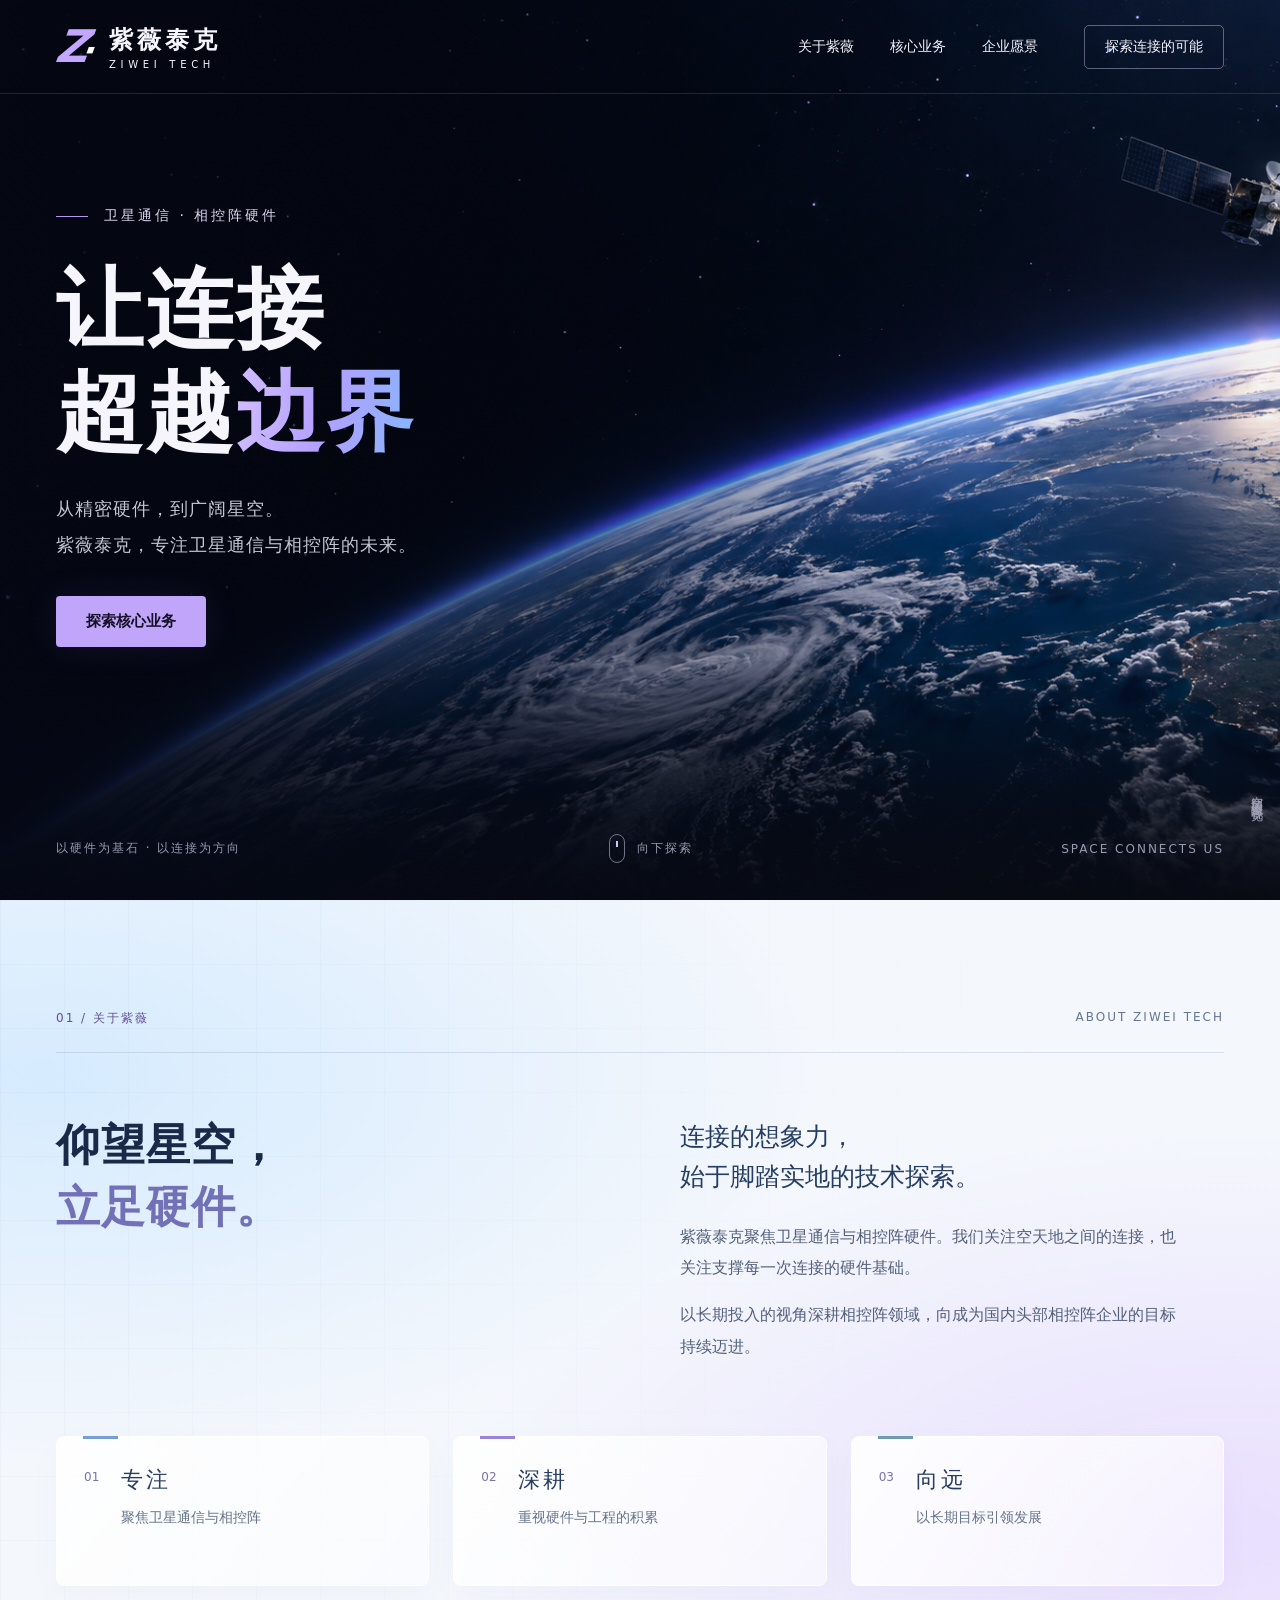
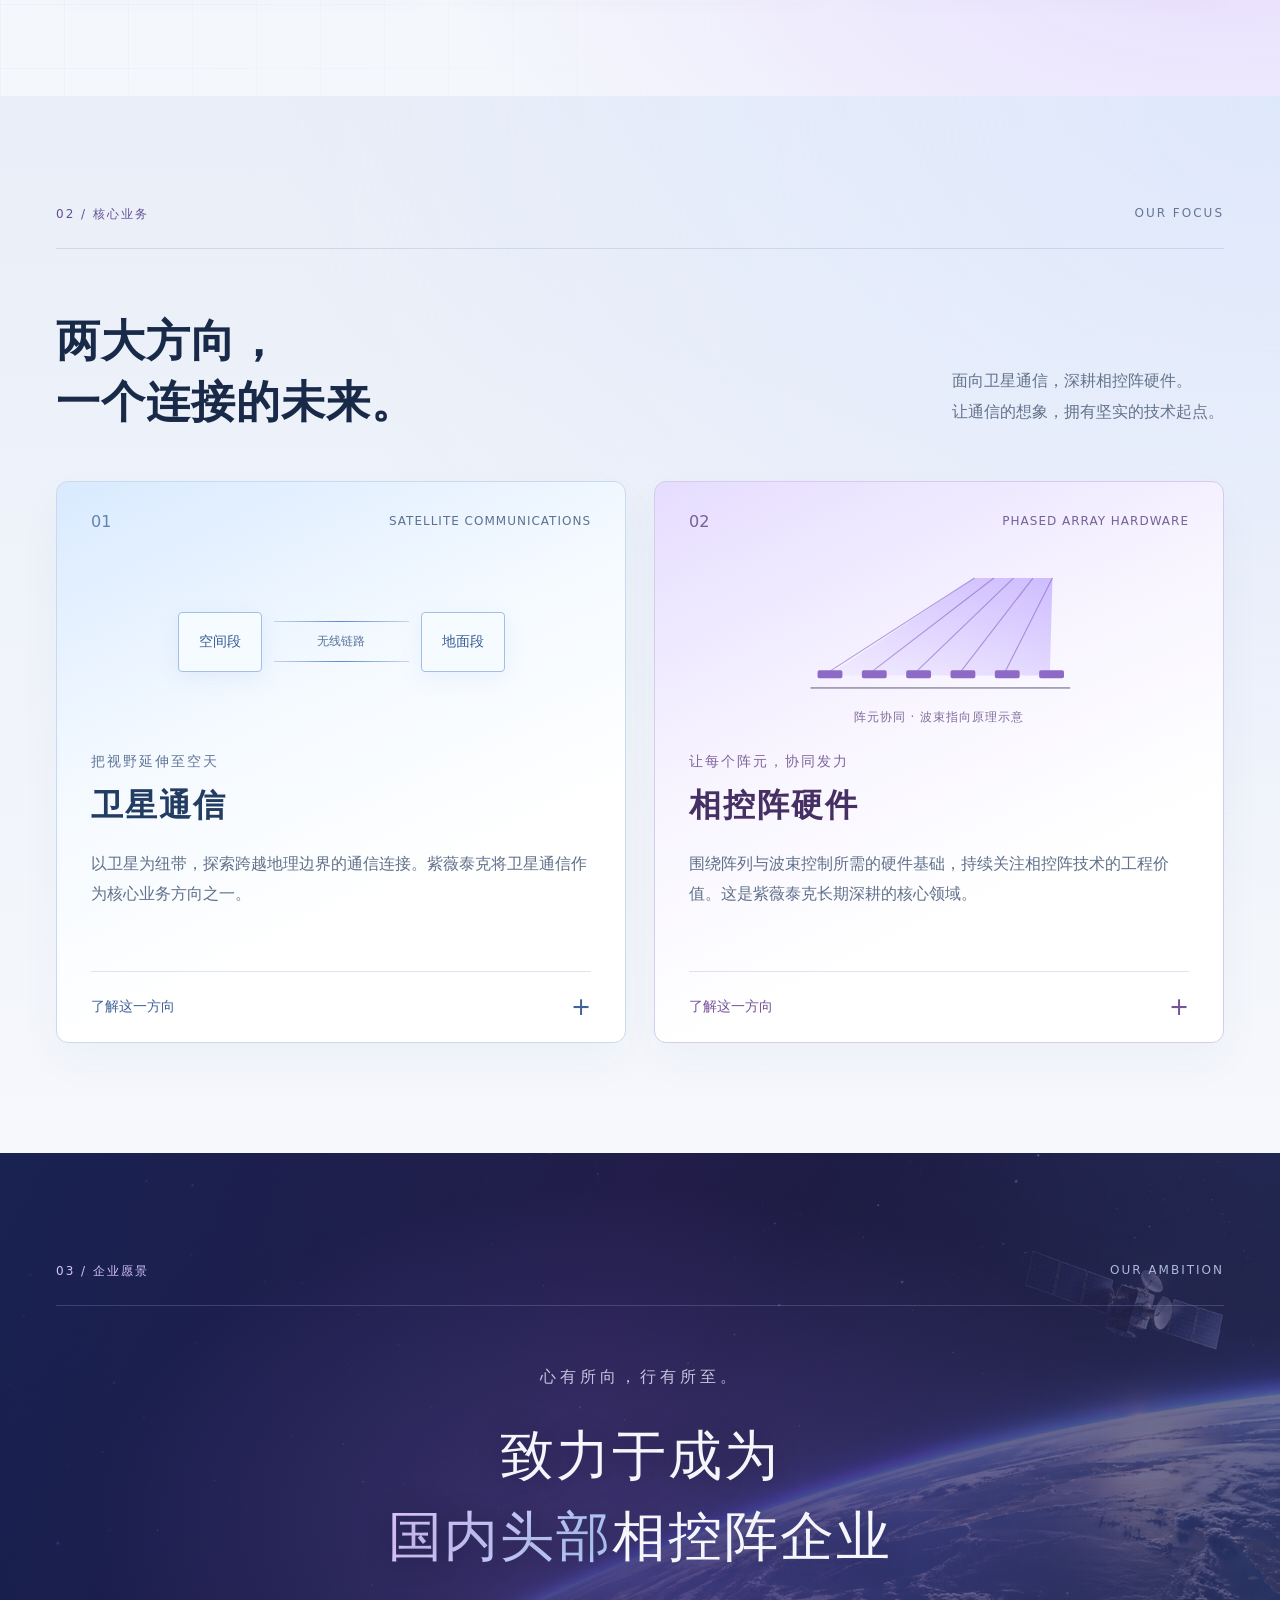
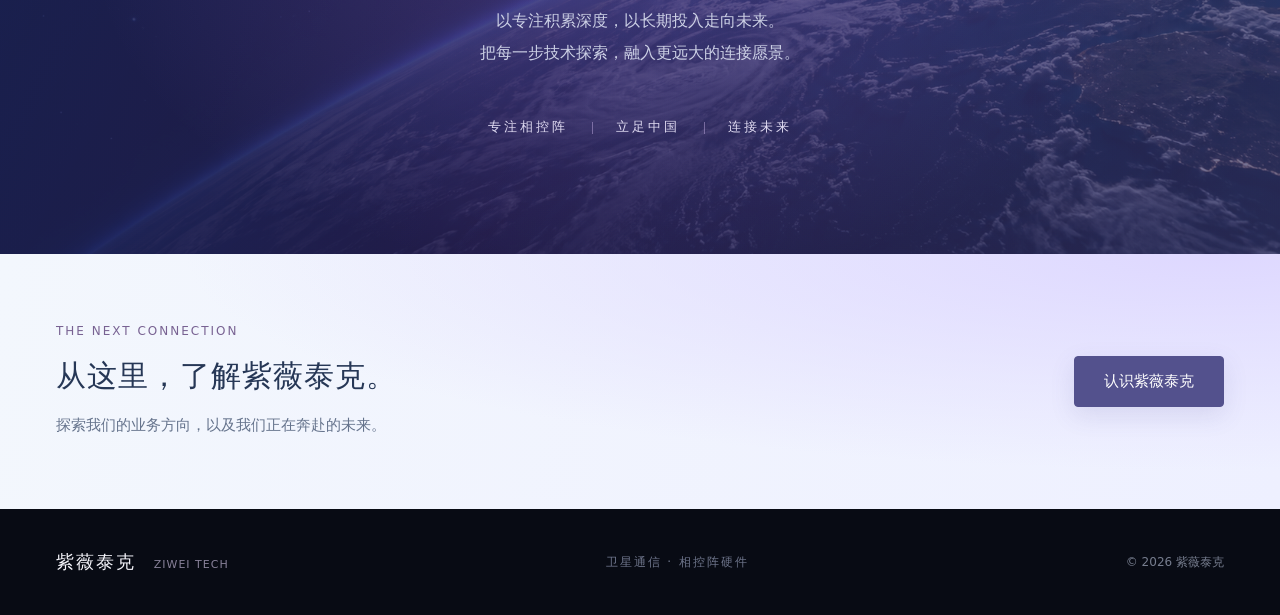
==== index.html @ 9719b66d "Publish Ziwei Tech website with refreshed section backgrounds" ====
<!doctype html>
<html lang="zh-CN">
<head>
  <meta charset="UTF-8">
  <meta name="viewport" content="width=device-width, initial-scale=1">
  <meta name="theme-color" content="#080b18">
  <meta name="description" content="紫薇泰克聚焦卫星通信与相控阵硬件，以硬件为基石，以连接为方向，致力于成为国内头部相控阵企业。">
  <title>紫薇泰克 ZIWEI TECH｜卫星通信与相控阵硬件</title>
  <link rel="icon" type="image/svg+xml" href="data:image/svg+xml,%3Csvg xmlns='http://www.w3.org/2000/svg' viewBox='0 0 64 64'%3E%3Crect width='64' height='64' rx='16' fill='%23080b18'/%3E%3Cpath d='M15 18h35L24 46h26M15 46h8' fill='none' stroke='%23bda1ff' stroke-width='6' stroke-linejoin='round'/%3E%3C/svg%3E">
  <link rel="stylesheet" href="styles.css">
  <link rel="stylesheet" href="sections.css">
  <script src="main.js" defer></script>
</head>
<body>
  <a class="skip-link" href="#main">跳转到正文</a>
  <header class="header">
    <a class="brand" href="#home" aria-label="紫薇泰克，返回首页"><span class="brand-symbol" aria-hidden="true">Z<span>·</span></span><span class="brand-type">紫薇泰克<small>ZIWEI TECH</small></span></a>
    <button class="menu-toggle" aria-controls="navigation" aria-expanded="false" aria-label="打开导航菜单"><span></span><span></span></button>
    <nav id="navigation" aria-label="主导航"><a href="#about">关于紫薇</a><a href="#expertise">核心业务</a><a href="#vision">企业愿景</a><a class="nav-feature" href="#explore">探索连接的可能</a></nav>
  </header>
  <main id="main">
    <section class="hero" id="home" aria-labelledby="hero-title">
      <div class="hero-art" role="img" aria-label="深空中的地球与通信卫星概念视觉"></div>
      <div class="hero-shade"></div>
      <div class="hero-content wrap">
        <p class="eyebrow"><span class="line"></span> 卫星通信 · 相控阵硬件</p>
        <h1 id="hero-title">让连接<br>超越<span class="gradient-text">边界</span></h1>
        <p class="hero-description">从精密硬件，到广阔星空。<br>紫薇泰克，专注卫星通信与相控阵的未来。</p>
        <a class="button primary" href="#expertise">探索核心业务</a>
      </div>
      <div class="hero-bottom wrap"><span class="vertical-note">以硬件为基石 · 以连接为方向</span><span class="scroll-cue"><i></i> 向下探索</span><span class="coordinates">SPACE CONNECTS US</span></div>
      <span class="image-caption">空间场景概念视觉</span>
    </section>

    <section class="about section" id="about" aria-labelledby="about-title">
      <div class="wrap">
      <div class="section-label"><span>01 / 关于紫薇</span><span>ABOUT ZIWEI TECH</span></div>
      <div class="about-grid"><h2 id="about-title">仰望星空，<br><span class="muted">立足硬件。</span></h2><div class="about-copy"><p class="lead">连接的想象力，<br>始于脚踏实地的技术探索。</p><p>紫薇泰克聚焦卫星通信与相控阵硬件。我们关注空天地之间的连接，也关注支撑每一次连接的硬件基础。</p><p>以长期投入的视角深耕相控阵领域，向成为国内头部相控阵企业的目标持续迈进。</p></div></div>
      <div class="principles"><div><span class="principle-index">01</span><strong>专注</strong><p>聚焦卫星通信与相控阵</p></div><div><span class="principle-index">02</span><strong>深耕</strong><p>重视硬件与工程的积累</p></div><div><span class="principle-index">03</span><strong>向远</strong><p>以长期目标引领发展</p></div></div>
      </div>
    </section>

    <section class="expertise section" id="expertise" aria-labelledby="expertise-title">
      <div class="wrap"><div class="section-label"><span>02 / 核心业务</span><span>OUR FOCUS</span></div>
      <div class="section-heading"><h2 id="expertise-title">两大方向，<br>一个连接的未来。</h2><p>面向卫星通信，深耕相控阵硬件。<br>让通信的想象，拥有坚实的技术起点。</p></div>
      <div class="business-grid">
        <article class="business-card satellite-card"><div class="card-top"><span class="card-number">01</span><span class="tag">SATELLITE COMMUNICATIONS</span></div><div class="signal-diagram" aria-label="卫星通信链路原理示意"><div class="signal-node">空间段</div><div class="signal-link"><i></i><span>无线链路</span><i></i></div><div class="signal-node">地面段</div></div><div class="card-copy"><span class="small-label">把视野延伸至空天</span><h3>卫星通信</h3><p>以卫星为纽带，探索跨越地理边界的通信连接。紫薇泰克将卫星通信作为核心业务方向之一。</p><details><summary>了解这一方向<span aria-hidden="true">+</span></summary><div>卫星通信通过空间段与地面段之间的无线链路传递信息，可为地面网络提供覆盖补充。天线及相关硬件，是建立这类连接的重要基础。</div></details></div></article>
        <article class="business-card array-card"><div class="card-top"><span class="card-number">02</span><span class="tag">PHASED ARRAY HARDWARE</span></div><div class="array-diagram"><svg viewBox="0 0 440 160" role="img" aria-label="多个阵元协同形成可控波束的原理示意"><defs><linearGradient id="beam" x1="0" y1="1" x2="1" y2="0"><stop stop-color="#a789ff" stop-opacity=".05"/><stop offset="1" stop-color="#a789ff" stop-opacity=".5"/></linearGradient></defs><path d="M95 128 L260 18 L348 18 L345 128Z" fill="url(#beam)"/><g stroke="#b8a0ff" stroke-width="1.3" fill="none"><path d="M97 123 L260 18M145 123 L282 18M195 123 L304 18M245 123 L326 18M295 123 L348 18" opacity=".6"/></g><g fill="#bba4ff"><rect x="83" y="122" width="28" height="9" rx="2"/><rect x="133" y="122" width="28" height="9" rx="2"/><rect x="183" y="122" width="28" height="9" rx="2"/><rect x="233" y="122" width="28" height="9" rx="2"/><rect x="283" y="122" width="28" height="9" rx="2"/><rect x="333" y="122" width="28" height="9" rx="2"/></g><path d="M75 142H368" stroke="#4d456a"/></svg><span>阵元协同 · 波束指向原理示意</span></div><div class="card-copy"><span class="small-label">让每个阵元，协同发力</span><h3>相控阵硬件</h3><p>围绕阵列与波束控制所需的硬件基础，持续关注相控阵技术的工程价值。这是紫薇泰克长期深耕的核心领域。</p><details><summary>了解这一方向<span aria-hidden="true">+</span></summary><div>相控阵通过控制多个天线阵元的相位，使波束指向能够以电子方式调整。阵元、馈电和控制等环节的协同，共同构成系统的硬件基础。</div></details></div></article>
      </div></div>
    </section>

    <section class="vision section" id="vision" aria-labelledby="vision-title"><div class="vision-glow"></div><div class="wrap"><div class="section-label"><span>03 / 企业愿景</span><span>OUR AMBITION</span></div><p class="vision-intro">心有所向，行有所至。</p><h2 id="vision-title">致力于成为<br><span class="gradient-text">国内头部</span>相控阵企业</h2><p class="vision-description">以专注积累深度，以长期投入走向未来。<br>把每一步技术探索，融入更远大的连接愿景。</p><div class="vision-rule"><span>专注相控阵</span><span>立足中国</span><span>连接未来</span></div></div></section>

    <section class="explore" id="explore"><div class="wrap explore-inner"><div><p class="eyebrow">THE NEXT CONNECTION</p><h2>从这里，了解紫薇泰克。</h2><p>探索我们的业务方向，以及我们正在奔赴的未来。</p></div><a class="button secondary" href="#about">认识紫薇泰克</a></div></section>
  </main>
  <footer class="footer wrap"><a class="footer-brand" href="#home">紫薇泰克 <span>ZIWEI TECH</span></a><p>卫星通信 · 相控阵硬件</p><small>© <span id="year">2026</span> 紫薇泰克</small></footer>
</body>
</html>
---- styles.css ----
:root{color-scheme:dark;--bg:#080b14;--text:#f5f5fb;--muted:#9c9fac;--purple:#b99cff;--line:rgba(202,197,235,.15)}*{box-sizing:border-box}html{scroll-behavior:smooth;scroll-padding-top:95px}body{margin:0;background:var(--bg);color:var(--text);font-family:Inter,"Microsoft YaHei","PingFang SC",system-ui,sans-serif;-webkit-font-smoothing:antialiased}a{color:inherit;text-decoration:none}button{font:inherit}button,a,summary{-webkit-tap-highlight-color:transparent}a:focus-visible,button:focus-visible,summary:focus-visible{outline:2px solid #c8adff;outline-offset:7px}.wrap{width:min(1240px,calc(100% - 112px));margin-inline:auto}.skip-link{position:fixed;top:-70px;left:20px;z-index:100;padding:12px;background:#fff;color:#111}.skip-link:focus{top:14px}.header{height:94px;padding:0 56px;display:flex;align-items:center;justify-content:space-between;position:absolute;top:0;left:0;right:0;z-index:20;border-bottom:1px solid rgba(255,255,255,.12)}.brand{display:flex;gap:14px;align-items:center}.brand-symbol{font-size:45px;font-style:italic;font-weight:800;line-height:1;letter-spacing:-7px;color:#c3a7ff;transform:skew(-7deg);width:39px}.brand-symbol span{color:#fff;font-size:34px}.brand-type{font-size:24px;font-weight:700;letter-spacing:4px}.brand-type small{display:block;font-size:10px;letter-spacing:4.7px;margin-top:3px;font-weight:500}.header nav{display:flex;align-items:center;gap:36px;font-size:14px}.header nav>a{transition:color .2s}.header nav>a:hover{color:#c3a7ff}.nav-feature{border:1px solid rgba(225,216,255,.4);border-radius:5px;padding:12px 20px;margin-left:10px}.menu-toggle{display:none}.hero{min-height:800px;height:min(960px,100svh);position:relative;isolation:isolate;overflow:hidden;background:#080b18}.hero-art,.hero-shade{position:absolute;inset:0;z-index:-2}.hero-art{background-image:url('hero.png');background-size:cover;background-position:center center;background-color:#101126}.hero-shade{z-index:-1;background:linear-gradient(90deg,rgba(5,8,20,.88) 0%,rgba(5,8,20,.42) 43%,rgba(5,8,20,.04) 75%),linear-gradient(0deg,#080b14 0%,transparent 27%)}.hero-content{padding-top:clamp(188px,23vh,256px)}.eyebrow{font-size:14px;letter-spacing:3px;display:flex;align-items:center;gap:16px;margin:0 0 33px;color:#dad5ee}.line{display:inline-block;width:32px;height:1px;background:#b497ee}h1,h2,h3,p{margin-top:0}h1{font-size:clamp(64px,6.8vw,98px);font-weight:650;line-height:1.18;letter-spacing:3px;margin-bottom:28px}.gradient-text{background:linear-gradient(100deg,#d2beff,#b2a0ff 50%,#85b6fb);-webkit-background-clip:text;background-clip:text;color:transparent}.hero-description{font-size:18px;color:#c4c6d3;line-height:1.95;letter-spacing:1px;margin-bottom:34px}.button{display:inline-flex;min-height:51px;align-items:center;justify-content:center;font-size:15px;padding:0 29px;border-radius:4px;transition:background .2s,transform .2s;border:1px solid transparent}.button:hover{transform:translateY(-3px)}.primary{background:#c0a5fa;color:#141025;font-weight:600;box-shadow:0 0 35px #a77aff19}.primary:hover{background:#d1bcff}.secondary{border-color:#696277;background:transparent;white-space:nowrap}.secondary:hover{background:#c2a5ff15}.hero-bottom{position:absolute;bottom:37px;left:0;right:0;display:flex;align-items:center;justify-content:space-between;font-size:12px;color:#989bb0;letter-spacing:2px}.scroll-cue{display:flex;align-items:center;gap:12px}.scroll-cue i{height:29px;width:16px;border:1px solid #70748b;border-radius:12px;position:relative}.scroll-cue i:after{content:"";position:absolute;width:2px;height:6px;left:6px;top:6px;background:#d2c4f8;animation:scroll 2s infinite}.image-caption{position:absolute;right:15px;bottom:98px;writing-mode:vertical-rl;font-size:12px;letter-spacing:2px;color:#a0a2b4}.section{padding-top:110px;padding-bottom:110px}.section-label{display:flex;justify-content:space-between;font-size:12px;letter-spacing:2px;color:#ae95de;padding-bottom:25px;border-bottom:1px solid var(--line);margin-bottom:61px}.section-label span:last-child{color:#757b91;font-size:12px}.about-grid{display:grid;grid-template-columns:1fr 1fr;gap:80px}h2{font-size:44px;line-height:1.4;font-weight:550;letter-spacing:1px}.muted{color:#7b7c90}.about-copy{padding-top:3px}.about-copy .lead{font-size:25px;color:#e7e5f1;line-height:1.6;margin-bottom:24px}.about-copy p{font-size:16px;line-height:1.95;color:#a5a6b6;max-width:500px}.principles{display:grid;grid-template-columns:repeat(3,1fr);gap:60px;margin-top:70px;border-top:1px solid var(--line);padding-top:30px}.principles>div{position:relative;padding-left:45px}.principle-index{position:absolute;left:0;top:5px;color:#8c74b8;font-size:12px}.principles strong{font-size:22px;font-weight:500;letter-spacing:3px}.principles p{margin:10px 0 0;color:#8f94a6;font-size:14px}.expertise{background:#0d101c}.section-heading{display:flex;justify-content:space-between;align-items:flex-end;gap:40px;margin-bottom:48px}.section-heading h2{margin-bottom:0}.section-heading p{color:#989dad;font-size:16px;line-height:1.9;margin-bottom:6px}.business-grid{display:grid;grid-template-columns:1fr 1fr;gap:24px}.business-card{border:1px solid var(--line);border-radius:8px;overflow:hidden;background:linear-gradient(140deg,#141d32,#10131f 55%);padding:28px 32px 0;transition:border-color .3s}.business-card:hover{border-color:#8571aa}.array-card{background:linear-gradient(140deg,#221b36,#10131f 55%)}.card-top{display:flex;align-items:center;justify-content:space-between;gap:15px}.card-number{font-size:15px;color:#7c859d}.tag{font-size:10px;letter-spacing:1.5px;color:#acacc2}.signal-diagram{display:flex;align-items:center;justify-content:center;height:203px;gap:12px}.signal-node{border:1px solid #6383b55c;color:#abbfda;font-size:14px;padding:15px 17px;border-radius:4px;background:#39506a15}.signal-link{flex:1;max-width:135px;text-align:center;color:#7288a9;font-size:12px;display:flex;flex-direction:column;gap:11px}.signal-link i{height:1px;background:linear-gradient(90deg,#548bd933,#81b4ea,#548bd933)}.array-diagram{height:203px;display:flex;flex-direction:column;align-items:center;justify-content:center}.array-diagram svg{display:block;width:min(100%,390px);height:152px}.array-diagram>span{color:#8b7fa5;font-size:12px;letter-spacing:1px}.small-label{display:block;color:#aaa4bd;font-size:13px;letter-spacing:2px;margin-bottom:13px}.card-copy h3{font-size:32px;font-weight:550;letter-spacing:2px;margin-bottom:21px}.card-copy>p{color:#989eaf;font-size:16px;line-height:1.9;min-height:92px;margin-bottom:30px}.card-copy details{border-top:1px solid var(--line)}summary{cursor:pointer;list-style:none;font-size:14px;padding:23px 0;color:#c7bbdf;display:flex;align-items:center;justify-content:space-between;gap:15px}summary::-webkit-details-marker{display:none}summary span{font-size:24px;font-weight:300;line-height:1;transition:transform .2s}details[open] summary span{transform:rotate(45deg)}details>div{font-size:15px;line-height:1.9;color:#adaabe;padding:0 0 25px}.vision{position:relative;overflow:hidden;text-align:center;isolation:isolate;background:#0a0a16}.vision .section-label{text-align:left}.vision-glow{position:absolute;z-index:-1;width:900px;height:650px;left:50%;top:130px;transform:translateX(-50%);background:radial-gradient(ellipse,rgba(97,59,163,.24),transparent 65%);pointer-events:none}.vision-intro{font-size:16px;letter-spacing:4px;color:#aca2c4;margin:5px 0 28px}.vision h2{font-size:clamp(34px,4.2vw,60px);line-height:1.5;font-weight:500;margin-bottom:28px;letter-spacing:2px}.vision-description{color:#9f9ab0;font-size:16px;line-height:2}.vision-rule{display:flex;justify-content:center;gap:48px;margin-top:49px;color:#c0b7d3;font-size:13px;letter-spacing:3px}.vision-rule span+span{position:relative}.vision-rule span+span:before{content:"";height:12px;width:1px;position:absolute;left:-24px;top:4px;background:#665577}.explore{padding-top:78px;padding-bottom:78px;display:flex;justify-content:space-between;align-items:center;gap:30px}.explore .eyebrow{font-size:12px;letter-spacing:2px;color:#8e78b1;margin-bottom:17px}.explore h2{font-size:30px;margin-bottom:15px}.explore p:last-child{color:#8d91a3;font-size:15px;margin:0;line-height:1.8}.footer{border-top:1px solid var(--line);display:flex;justify-content:space-between;align-items:center;gap:20px;min-height:106px}.footer-brand{font-size:18px;letter-spacing:2px}.footer-brand span{font-size:11px;color:#888199;margin-left:10px;letter-spacing:1px}.footer p{font-size:12px;color:#6e758b;margin:0;letter-spacing:2px}.footer small{font-size:12px;color:#767d8e}@keyframes scroll{0%,100%{transform:translateY(0);opacity:.4}50%{transform:translateY(7px);opacity:1}}@media(min-width:1700px){.hero{height:950px}.hero-content{padding-top:250px}}@media(max-width:1000px){.wrap{width:calc(100% - 64px)}.header{padding:0 32px}.header nav{gap:23px}.header .nav-feature{display:none}.hero{min-height:760px}.hero-art{background-position:58% center}.hero-shade{background:linear-gradient(90deg,rgba(5,8,20,.89),rgba(5,8,20,.3) 65%),linear-gradient(0deg,#080b14,transparent 30%)}.about-grid{gap:40px}h2{font-size:38px}.business-card{padding:24px 25px 0}.tag{font-size:9px;letter-spacing:1px}.principles{gap:22px}.card-copy>p{min-height:125px}.coordinates{display:none}.footer p{display:none}}@media(max-width:640px){html{scroll-padding-top:25px}.wrap{width:calc(100% - 40px)}.header{height:80px;padding:0 20px}.brand-symbol{font-size:37px;width:30px}.brand-type{font-size:20px;letter-spacing:3px}.brand-type small{font-size:9px;letter-spacing:3.3px}.brand{gap:10px}.menu-toggle{display:flex;flex-direction:column;gap:7px;align-items:center;justify-content:center;width:44px;height:44px;background:transparent;border:1px solid #ffffff26;border-radius:4px}.menu-toggle span{display:block;width:19px;height:1px;background:#e0d6f1}.header nav{display:none;position:absolute;top:79px;left:0;right:0;background:#101221;flex-direction:column;align-items:stretch;padding:20px;gap:0;border-bottom:1px solid var(--line)}.header nav.open{display:flex}.header nav a{padding:16px 8px;font-size:16px}.hero{height:790px;min-height:min(790px,100svh);max-height:900px}.hero-content{padding-top:172px}.hero-art{background-position:60% center}.hero-shade{background:linear-gradient(90deg,#070a17b0,#070a1730),linear-gradient(0deg,#080b14 0%,transparent 35%)}.eyebrow{font-size:12px;letter-spacing:2px;gap:10px;margin-bottom:28px}.line{width:23px}h1{font-size:60px;line-height:1.23;letter-spacing:2px;margin-bottom:28px}.hero-description{font-size:15px;line-height:2;letter-spacing:.5px}.button{min-height:49px;font-size:14px;padding:0 23px}.hero-bottom{bottom:31px;font-size:10px;letter-spacing:1px}.vertical-note{font-size:11px}.scroll-cue{font-size:11px;gap:8px}.image-caption{font-size:10px;right:8px;bottom:97px}.section{padding-top:70px;padding-bottom:70px}.section-label{font-size:11px;letter-spacing:1px;margin-bottom:37px;padding-bottom:20px}.section-label span:last-child{font-size:10px;letter-spacing:1px}.about-grid{grid-template-columns:1fr;gap:20px}h2{font-size:34px}.about-copy .lead{font-size:22px}.about-copy p{font-size:16px}.principles{gap:15px;margin-top:30px;padding-top:25px}.principles>div{padding-left:0}.principle-index{position:static;display:block;margin-bottom:12px}.principles strong{font-size:20px}.principles p{font-size:12px;line-height:1.8;max-width:90px}.section-heading{display:block;margin-bottom:32px}.section-heading p{margin-top:20px;font-size:15px}.business-grid{grid-template-columns:1fr;gap:20px}.business-card{padding:24px 24px 0}.tag{font-size:10px}.card-copy>p{min-height:0}.card-copy h3{font-size:28px}.signal-diagram,.array-diagram{height:182px}.vision h2{font-size:32px;letter-spacing:0;line-height:1.65}.vision-intro{font-size:14px;letter-spacing:3px}.vision-description{font-size:14px}.vision-rule{gap:25px;font-size:11px;letter-spacing:1px}.vision-rule span+span:before{left:-13px}.explore{padding-top:55px;padding-bottom:55px;display:block}.explore h2{font-size:25px}.explore .button{margin-top:26px}.explore p:last-child{font-size:14px}.footer{padding-top:26px;padding-bottom:26px;display:block}.footer-brand{font-size:17px;display:block;margin-bottom:16px}.footer small{font-size:11px}}@media(prefers-reduced-motion:reduce){html{scroll-behavior:auto}*,*:before,*:after{animation:none!important;transition:none!important}}
---- sections.css ----
/* The original orbital hero is preserved. Each following chapter has its own surface. */
.about {
  color-scheme: light;
  position: relative;
  isolation: isolate;
  overflow: hidden;
  color: #192a49;
  background:
    radial-gradient(ellipse at 4% 22%, #c9e6ffb5, transparent 44%),
    radial-gradient(ellipse at 96% 80%, #e4d5ffb8, transparent 45%),
    #f4f7fc;
}
.about::before {
  content: "";
  position: absolute;
  inset: 0;
  z-index: -1;
  pointer-events: none;
  background-image:
    linear-gradient(#486b9a0a 1px, transparent 1px),
    linear-gradient(90deg, #486b9a0a 1px, transparent 1px);
  background-size: 64px 64px;
  mask-image: linear-gradient(110deg, #000, transparent 75%);
}
.about .section-label,
.expertise .section-label {
  color: #645093;
  border-color: #667c9f33;
}
.about .section-label span:last-child,
.expertise .section-label span:last-child { color: #667691; }
.about h2 { font-weight: 600; }
.about h2 .muted { color: #7270b6; }
.about-copy .lead { color: #263d62; }
.about-copy p { color: #52617a; }
.principles {
  gap: 24px;
  border: 0;
  padding-top: 0;
  margin-top: 58px;
}
.principles > div {
  min-height: 150px;
  padding: 28px 28px 26px 64px;
  border: 1px solid #ffffff;
  border-radius: 8px;
  box-shadow: 0 10px 35px #29487707;
  background: linear-gradient(130deg, #ffffffea, #ffffff80);
}
.principles > div::before {
  content: "";
  position: absolute;
  top: -1px;
  left: 26px;
  width: 35px;
  height: 3px;
  background: #779edb;
}
.principles > div:nth-child(2)::before { background: #9b83db; }
.principles > div:nth-child(3)::before { background: #709bb0; }
.principle-index { left: 27px; top: 33px; color: #7973ad; }
.principles strong { color: #283e61; }
.principles p { color: #65748a; line-height: 1.8; }

.expertise {
  color-scheme: light;
  color: #192a49;
  position: relative;
  background:
    radial-gradient(ellipse at 100% 0%, #d6e3ff85, transparent 55%),
    linear-gradient(180deg, #e9eef8, #f6f8fc);
}
.expertise .section-heading h2 { font-weight: 600; }
.expertise .section-heading p { color: #63738b; }
.business-grid { gap: 28px; }
.business-card {
  position: relative;
  border: 1px solid #c9d9ee;
  padding: 30px 34px 0;
  background: linear-gradient(155deg, #d9eaff 0%, #f5faff 40%, #fff 70%);
  box-shadow: 0 18px 45px #24477c0a;
  border-radius: 12px;
  transition: box-shadow .2s, border-color .2s, transform .2s;
}
.array-card {
  background: linear-gradient(155deg, #e6ddff 0%, #f8f5ff 40%, #fff 70%);
  border-color: #d5cbea;
}
.business-card:hover {
  transform: translateY(-4px);
  box-shadow: 0 22px 45px #32477914;
  border-color: #8d9cc8;
}
.card-number { color: #6384ad; font-size: 16px; }
.tag { color: #5c7291; font-size: 12px; letter-spacing: 1px; }
.array-card .card-number, .array-card .tag { color: #776198; }
.signal-diagram, .array-diagram { height: 222px; }
.signal-node {
  background: #f6fbff;
  color: #345c93;
  border-color: #a2bfe4;
  box-shadow: 0 6px 22px #5b94d71a;
  padding: 20px;
}
.signal-link { color: #597498; }
.signal-link i { background: linear-gradient(90deg, #5e8ad14d, #5e8ad1, #5e8ad14d); }
.array-diagram svg g[fill] { fill: #8d6ac5; }
.array-diagram svg g[stroke] { stroke: #8764c1; }
.array-diagram > span { color: #806b9b; }
.small-label { color: #607698; font-size: 14px; }
.array-card .small-label { color: #81669f; }
.card-copy h3 { color: #233c61; font-weight: 600; }
.array-card h3 { color: #463063; }
.card-copy > p { color: #60718b; }
.card-copy details { border-color: #b9c9df80; }
.card-copy summary { color: #416298; font-weight: 500; }
.array-card summary { color: #765398; }
.card-copy details > div { color: #576882; }

.vision {
  background-color: #1b2050;
  background-image:
    linear-gradient(105deg, #151c49ed 0%, #292053cf 45%, #1425469c 100%),
    url('hero.png');
  background-position: center, center 60%;
  background-size: cover;
  padding-bottom: 118px;
}
.vision::after {
  content: "";
  position: absolute;
  inset: 0;
  z-index: -1;
  background: linear-gradient(120deg, #608cff12, transparent 50%, #bb7cfc26);
  pointer-events: none;
}
.vision-glow {
  width: 1200px;
  height: 760px;
  top: 0;
  background: radial-gradient(ellipse, #967cf33d, transparent 65%);
}
.vision .section-label { border-color: #c1c8fa33; color: #d2c3fb; }
.vision .section-label span:last-child { color: #aab8dc; }
.vision-intro { color: #c6c4e0; }
.vision-description { color: #ccd0e5; }
.vision h2 { text-shadow: 0 2px 28px #080b1855; }
.vision h2 .gradient-text {
  background-image: linear-gradient(100deg, #e0caff, #b8cfff 90%);
}
.vision-rule { color: #e0dbf2; }
.vision-rule span + span::before { background: #bda8dd80; }

.explore {
  display: block;
  color-scheme: light;
  color: #263756;
  padding: 70px 0;
  background:
    radial-gradient(ellipse at 95% 0%, #ded8ff, transparent 60%),
    linear-gradient(100deg, #f3f7fd, #eef0ff);
}
.explore-inner { display: flex; align-items: center; justify-content: space-between; gap: 30px; }
.explore .eyebrow { color: #786292; }
.explore p:last-child { color: #65738c; }
.explore .secondary {
  color: #fff;
  background: #53518d;
  border-color: #53518d;
  box-shadow: 0 8px 24px #53518d22;
}
.explore .secondary:hover { background: #6661a3; }
.footer { border-top: 0; }

@media (max-width: 1000px) {
  .principles { gap: 16px; }
  .principles > div { padding: 26px 20px 25px; }
  .principle-index { display: block; position: static; margin-bottom: 11px; }
  .business-card { padding: 25px 26px 0; }
  .tag { font-size: 12px; letter-spacing: .4px; }
}
@media (max-width: 640px) {
  .about::before { background-size: 40px 40px; }
  .principles { margin-top: 28px; gap: 10px; }
  .principles > div { padding: 20px 12px; min-height: 166px; }
  .principles > div::before { left: 12px; width: 23px; }
  .principles strong { font-size: 20px; }
  .principles p { font-size: 12px; }
  .business-card { padding: 24px 22px 0; }
  .card-top { gap: 8px; }
  .tag { font-size: 12px; letter-spacing: 0; }
  .signal-diagram, .array-diagram { height: 188px; }
  .signal-node { padding: 15px; }
  .vision { padding-bottom: 76px; background-position: center, 62% center; }
  .explore { padding: 50px 0; }
  .explore-inner { display: block; }
}
@media (prefers-reduced-motion: reduce) {
  .business-card:hover { transform: none; }
}
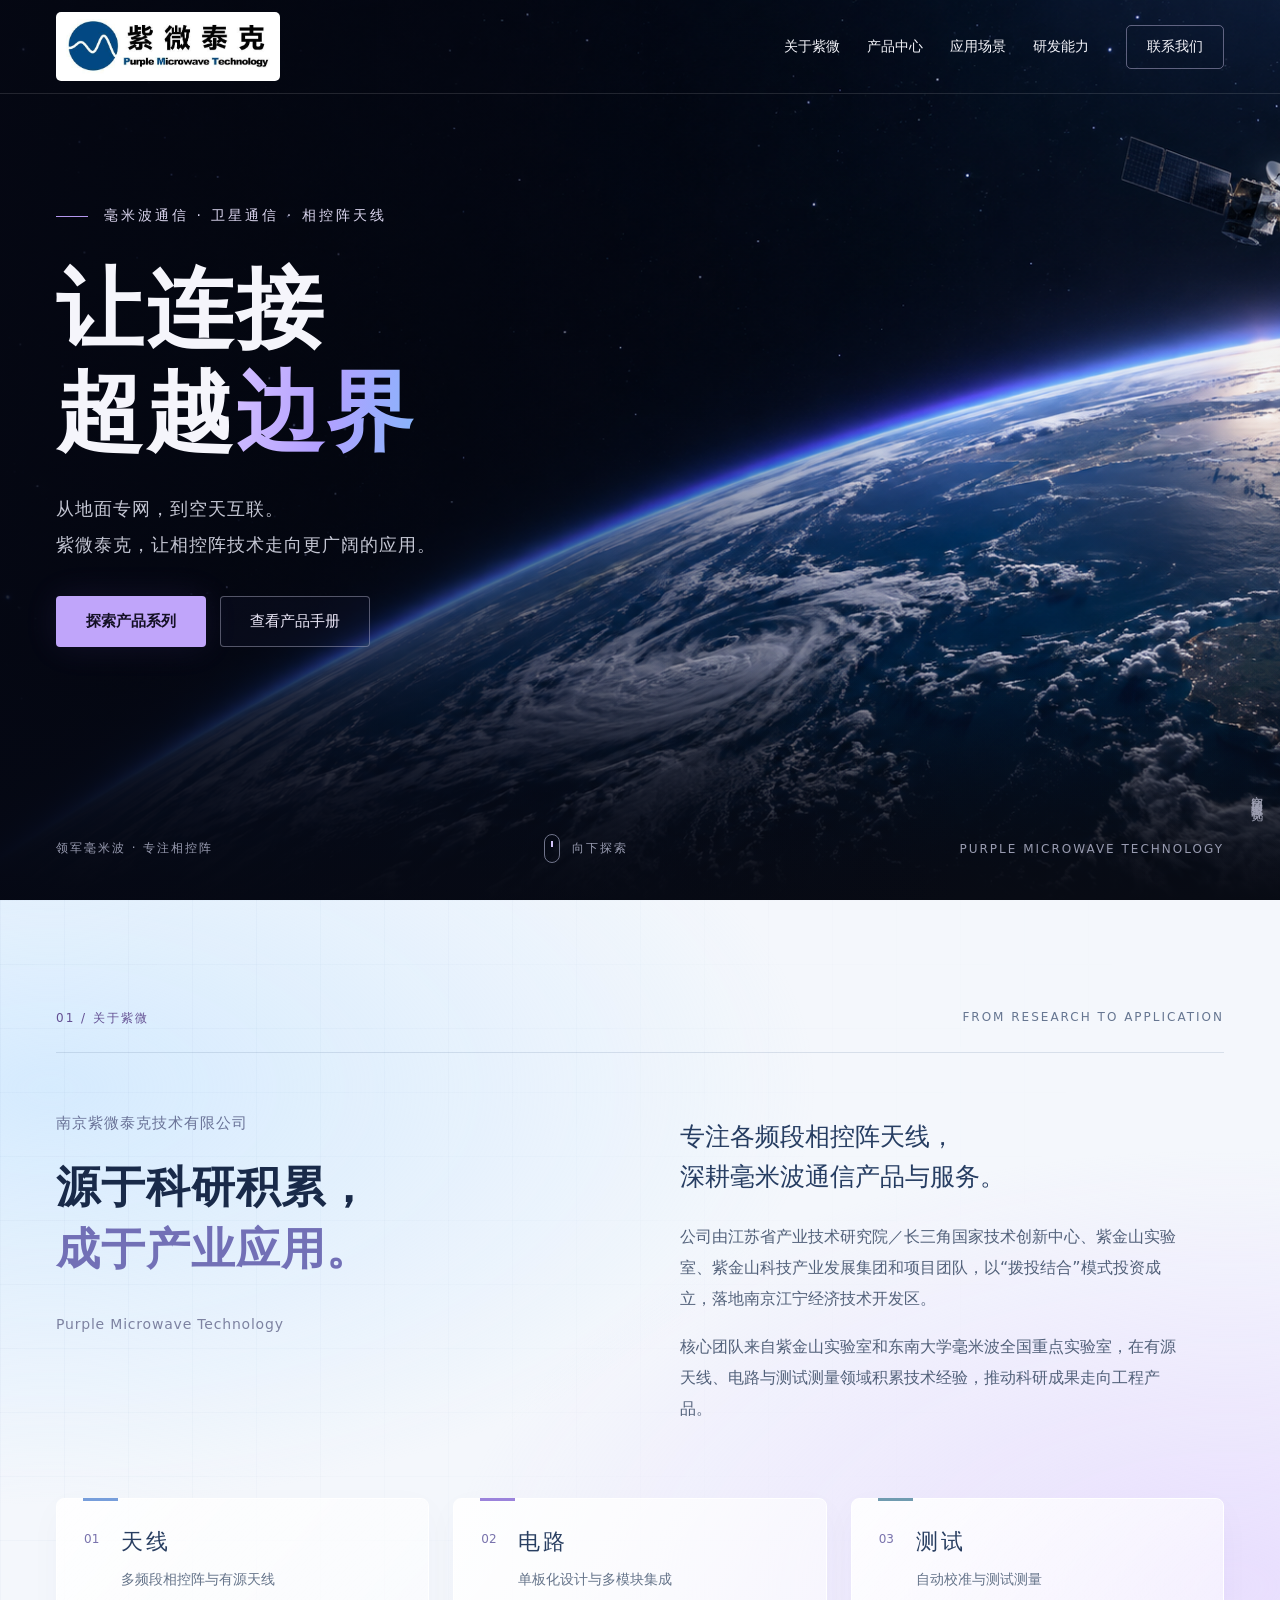
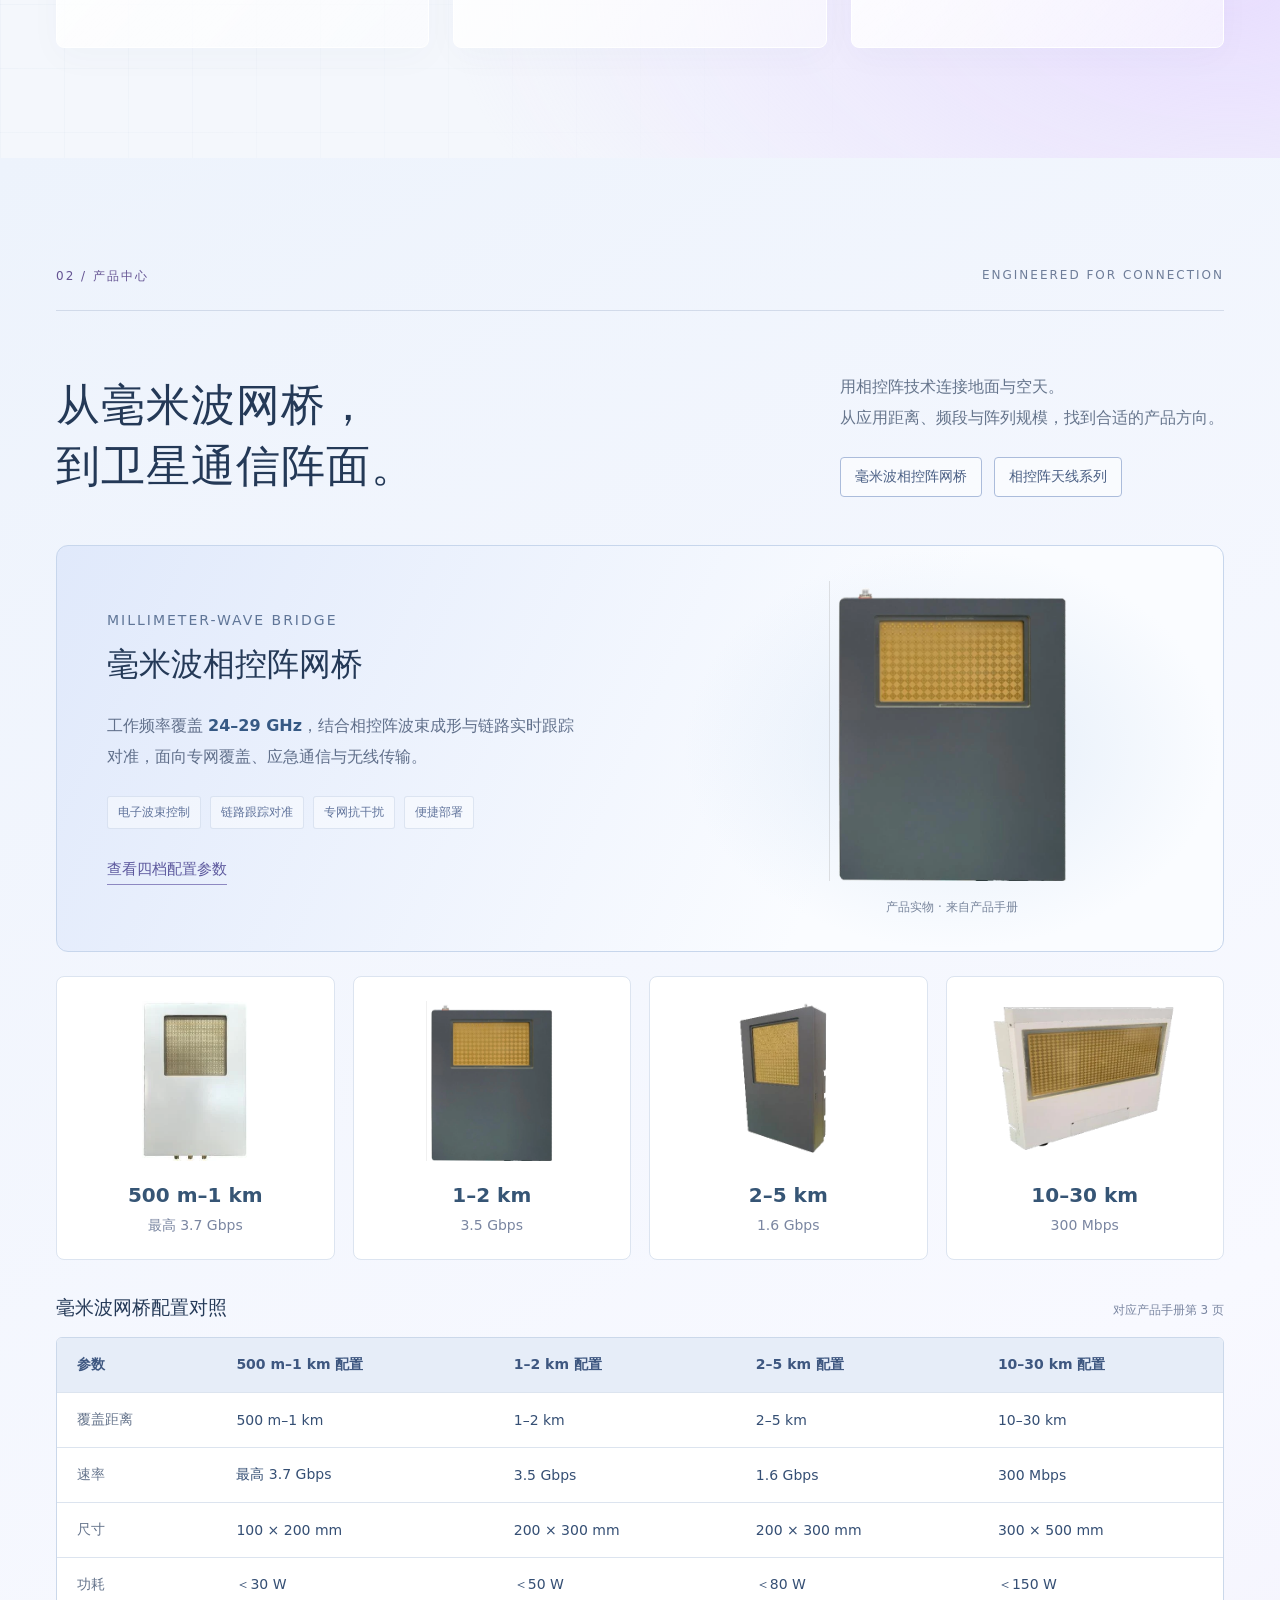
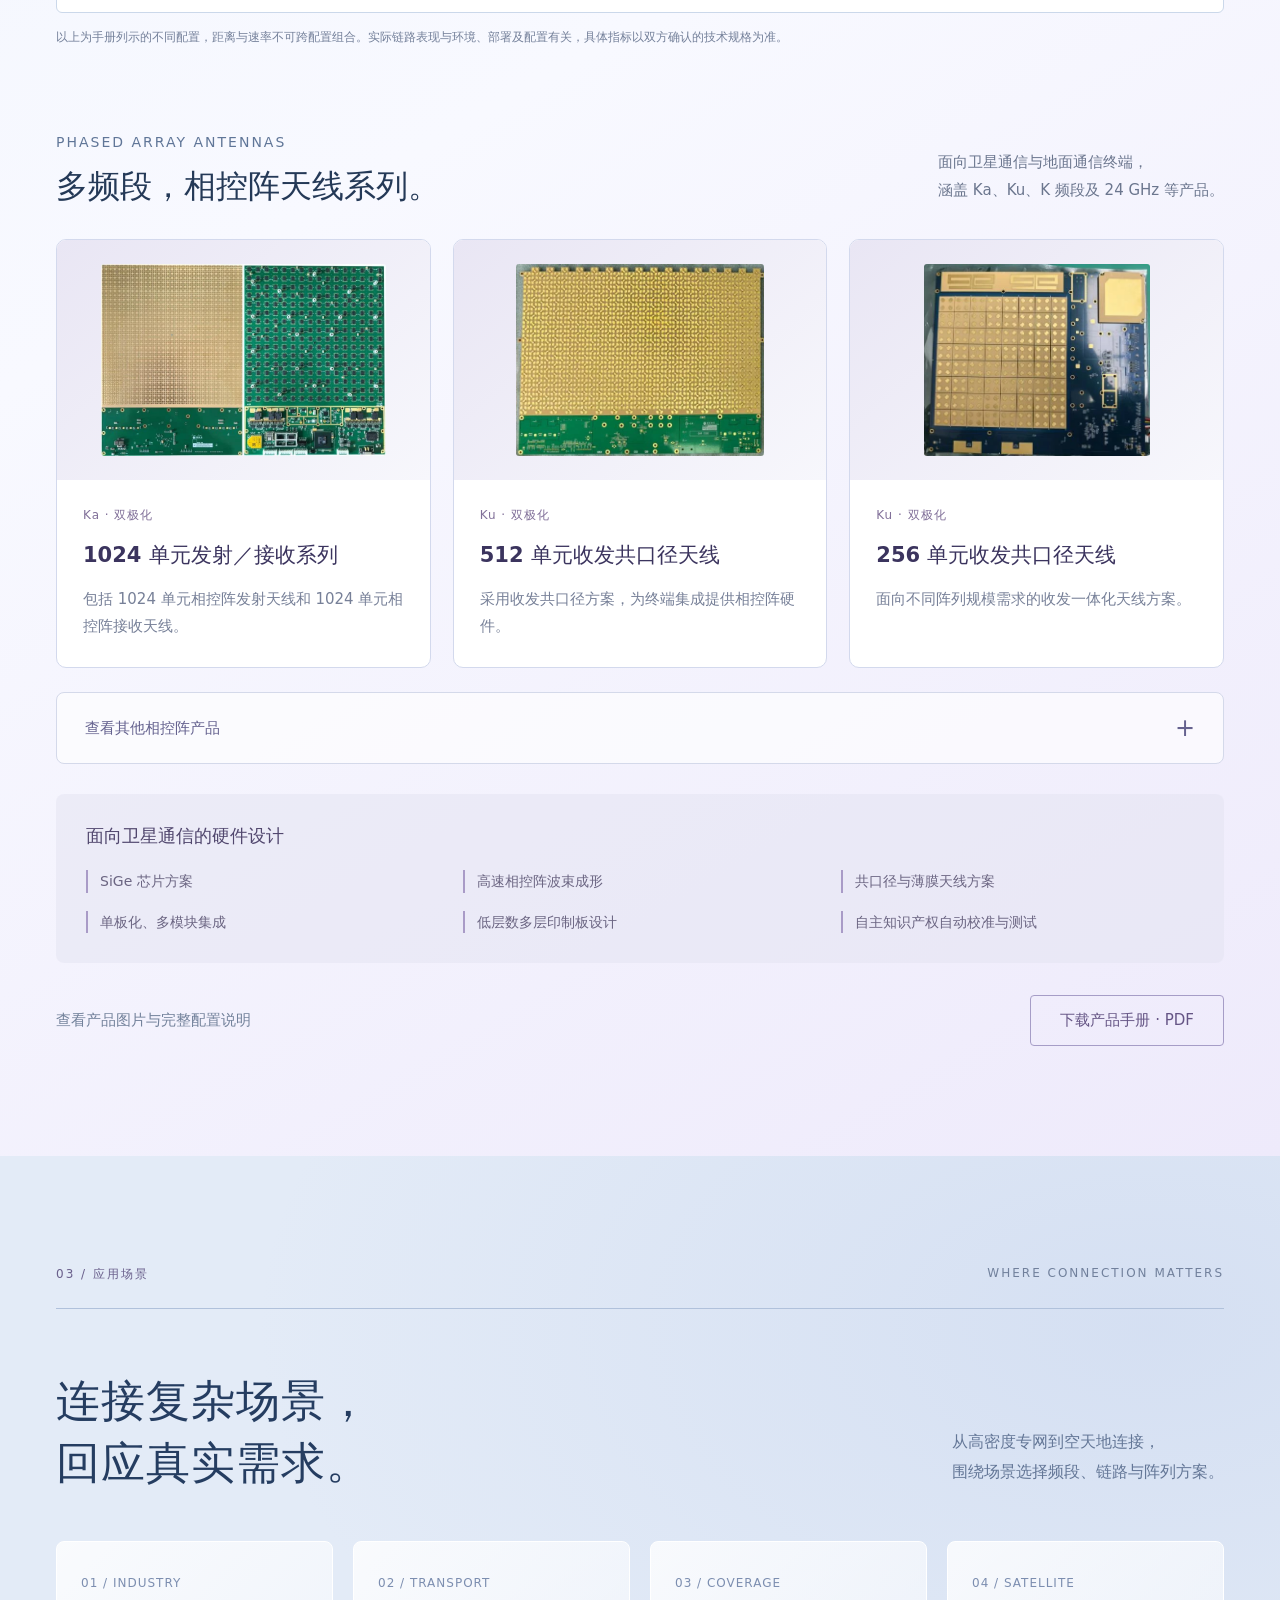
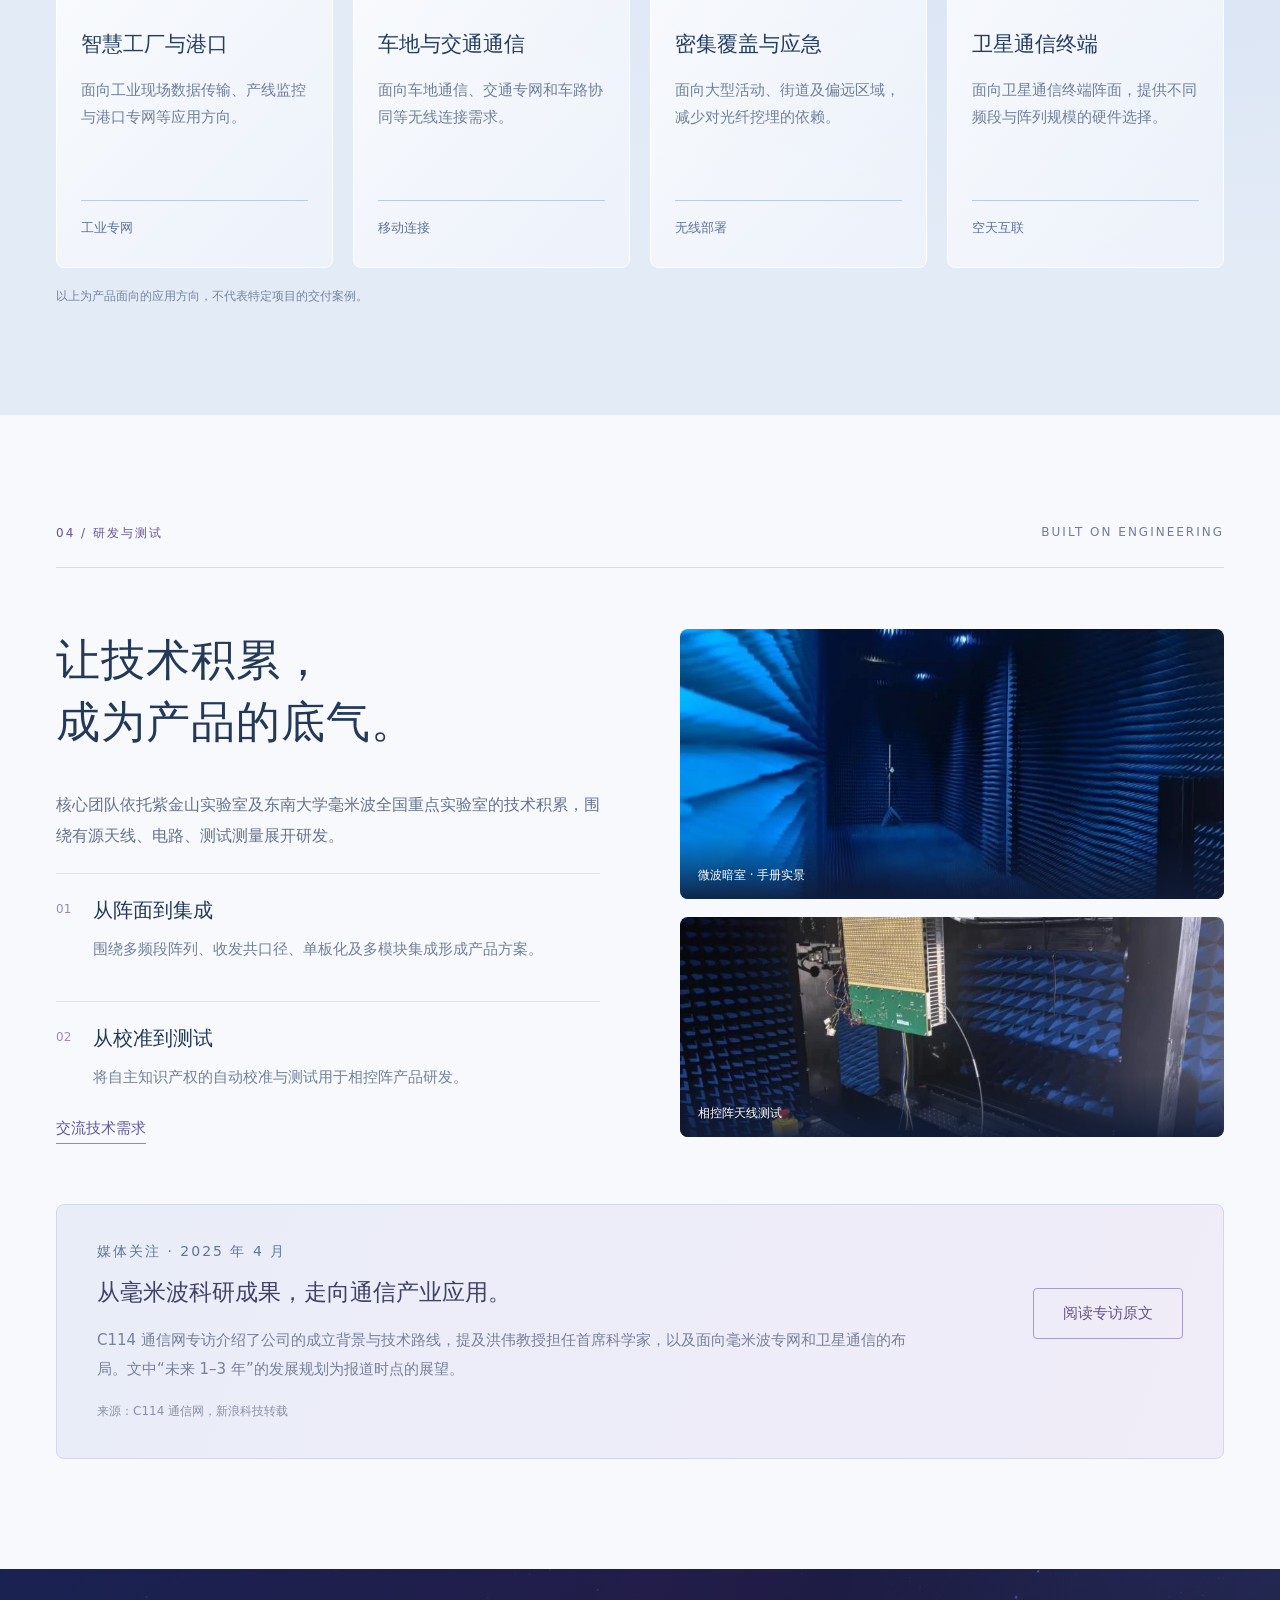
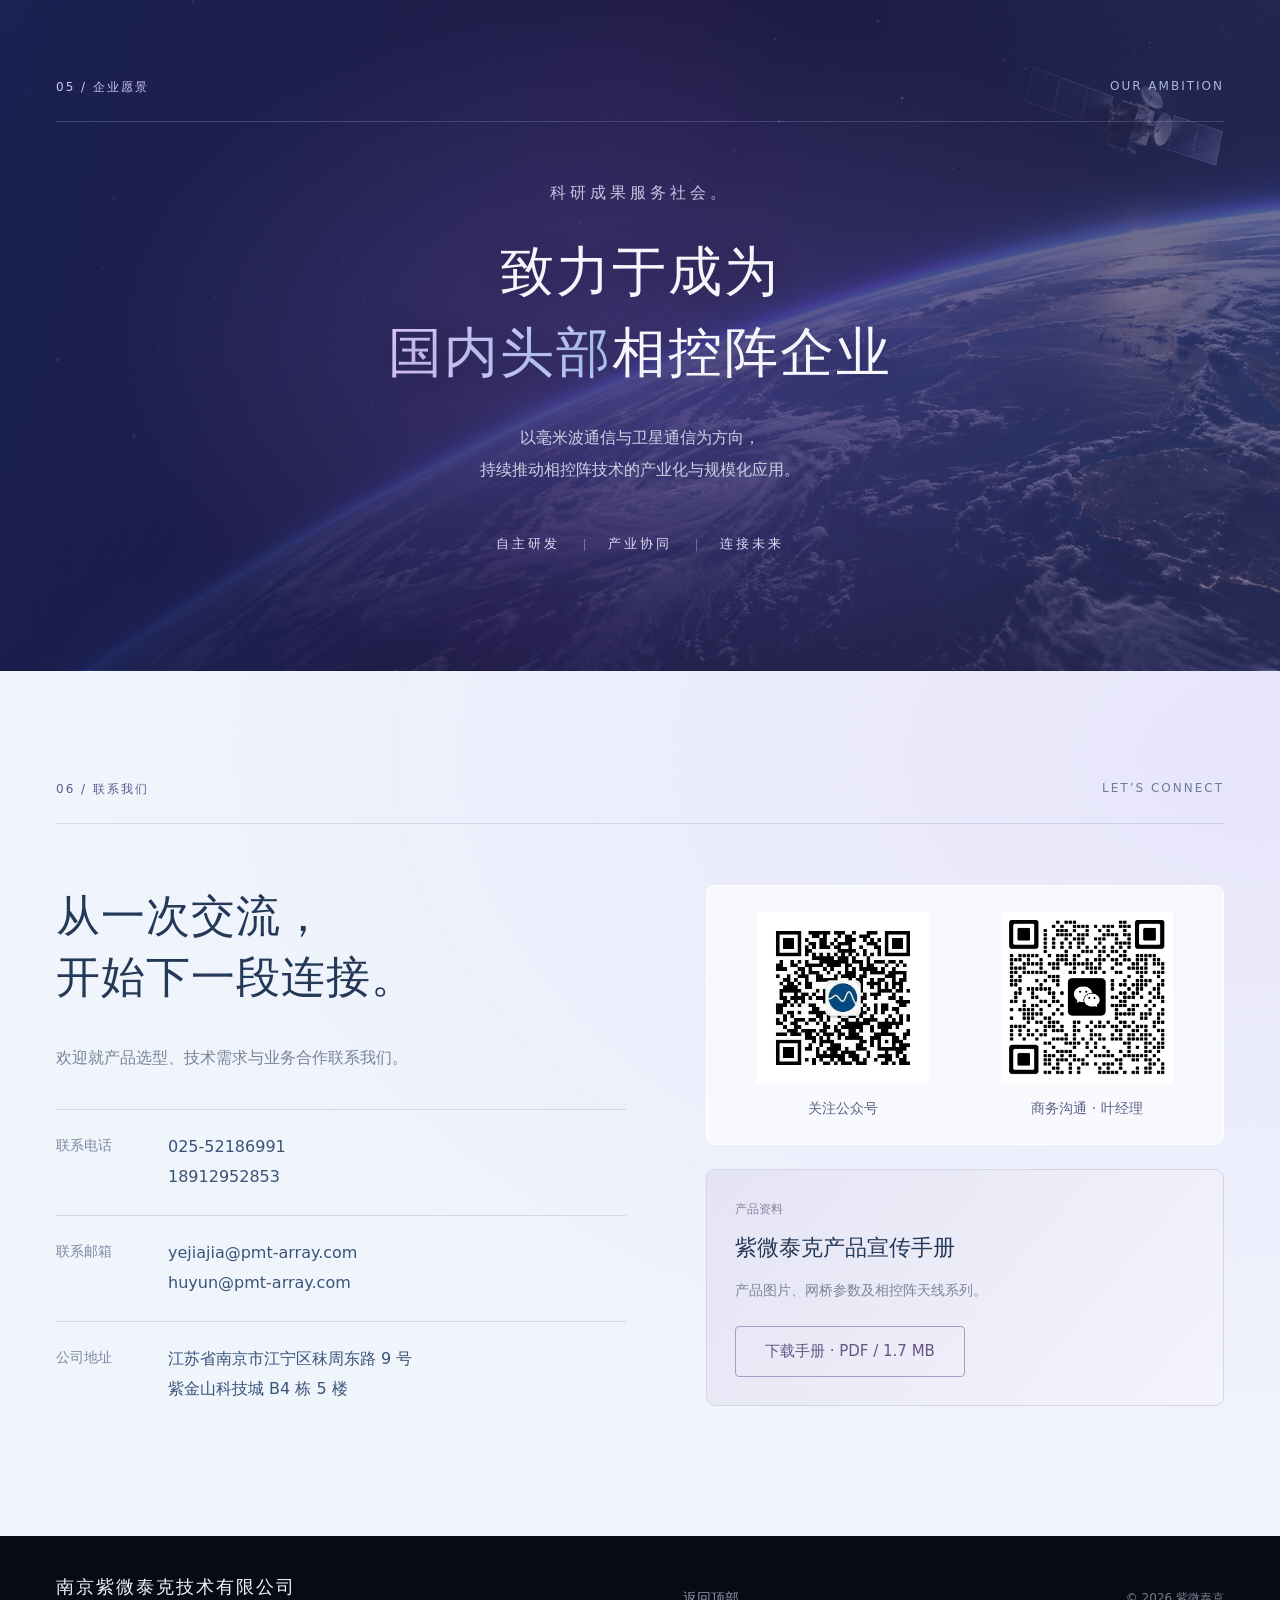
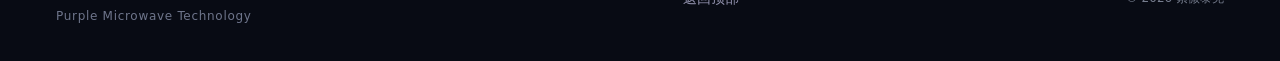
==== commit 1d3701fe: "Add verified PMT company details, product catalog and contact information" ====
--- a/index.html
+++ b/index.html
@@ -4,55 +4,90 @@
   <meta charset="UTF-8">
   <meta name="viewport" content="width=device-width, initial-scale=1">
   <meta name="theme-color" content="#080b18">
-  <meta name="description" content="紫薇泰克聚焦卫星通信与相控阵硬件，以硬件为基石，以连接为方向，致力于成为国内头部相控阵企业。">
-  <title>紫薇泰克 ZIWEI TECH｜卫星通信与相控阵硬件</title>
-  <link rel="icon" type="image/svg+xml" href="data:image/svg+xml,%3Csvg xmlns='http://www.w3.org/2000/svg' viewBox='0 0 64 64'%3E%3Crect width='64' height='64' rx='16' fill='%23080b18'/%3E%3Cpath d='M15 18h35L24 46h26M15 46h8' fill='none' stroke='%23bda1ff' stroke-width='6' stroke-linejoin='round'/%3E%3C/svg%3E">
+  <meta name="description" content="南京紫微泰克技术有限公司（Purple Microwave Technology）专注毫米波通信与相控阵天线，提供24–29GHz毫米波相控阵网桥、Ka/Ku频段卫星通信相控阵天线及相关产品和服务。">
+  <title>紫微泰克 Purple Microwave Technology｜毫米波通信与相控阵天线</title>
+  <link rel="canonical" href="https://phoeni1x.github.io/ziwei-tech/">
+  <meta property="og:title" content="紫微泰克｜毫米波通信与相控阵天线">
+  <meta property="og:description" content="立足科研积累，面向通信应用。了解毫米波相控阵网桥、卫星通信天线与紫微泰克的研发能力。">
+  <meta property="og:type" content="website">
+  <meta property="og:url" content="https://phoeni1x.github.io/ziwei-tech/">
+  <link rel="icon" type="image/svg+xml" href="data:image/svg+xml,%3Csvg xmlns='http://www.w3.org/2000/svg' viewBox='0 0 64 64'%3E%3Ccircle cx='32' cy='32' r='31' fill='%23095180'/%3E%3Cpath d='M3 36C13 16 19 52 28 35S39 8 47 28S57 49 62 36' fill='none' stroke='white' stroke-width='4' stroke-linecap='round'/%3E%3C/svg%3E">
   <link rel="stylesheet" href="styles.css">
   <link rel="stylesheet" href="sections.css">
+  <link rel="stylesheet" href="products.css">
   <script src="main.js" defer></script>
 </head>
 <body>
   <a class="skip-link" href="#main">跳转到正文</a>
   <header class="header">
-    <a class="brand" href="#home" aria-label="紫薇泰克，返回首页"><span class="brand-symbol" aria-hidden="true">Z<span>·</span></span><span class="brand-type">紫薇泰克<small>ZIWEI TECH</small></span></a>
+    <a class="brand official-brand" href="#home" aria-label="紫微泰克，返回首页"><img src="assets/logo.png" width="601" height="162" alt="紫微泰克 Purple Microwave Technology"></a>
     <button class="menu-toggle" aria-controls="navigation" aria-expanded="false" aria-label="打开导航菜单"><span></span><span></span></button>
-    <nav id="navigation" aria-label="主导航"><a href="#about">关于紫薇</a><a href="#expertise">核心业务</a><a href="#vision">企业愿景</a><a class="nav-feature" href="#explore">探索连接的可能</a></nav>
+    <nav id="navigation" aria-label="主导航"><a href="#about">关于紫微</a><a href="#products">产品中心</a><a href="#applications">应用场景</a><a href="#research">研发能力</a><a class="nav-feature" href="#contact">联系我们</a></nav>
   </header>
   <main id="main">
     <section class="hero" id="home" aria-labelledby="hero-title">
-      <div class="hero-art" role="img" aria-label="深空中的地球与通信卫星概念视觉"></div>
-      <div class="hero-shade"></div>
+      <div class="hero-art" role="img" aria-label="深空中的地球与通信卫星概念视觉"></div><div class="hero-shade"></div>
       <div class="hero-content wrap">
-        <p class="eyebrow"><span class="line"></span> 卫星通信 · 相控阵硬件</p>
+        <p class="eyebrow"><span class="line"></span> 毫米波通信 · 卫星通信 · 相控阵天线</p>
         <h1 id="hero-title">让连接<br>超越<span class="gradient-text">边界</span></h1>
-        <p class="hero-description">从精密硬件，到广阔星空。<br>紫薇泰克，专注卫星通信与相控阵的未来。</p>
-        <a class="button primary" href="#expertise">探索核心业务</a>
+        <p class="hero-description">从地面专网，到空天互联。<br>紫微泰克，让相控阵技术走向更广阔的应用。</p>
+        <div class="hero-actions"><a class="button primary" href="#products">探索产品系列</a><a class="button hero-secondary" href="assets/purple-microwave-products.pdf" target="_blank" rel="noopener">查看产品手册</a></div>
       </div>
-      <div class="hero-bottom wrap"><span class="vertical-note">以硬件为基石 · 以连接为方向</span><span class="scroll-cue"><i></i> 向下探索</span><span class="coordinates">SPACE CONNECTS US</span></div>
+      <div class="hero-bottom wrap"><span class="vertical-note">领军毫米波 · 专注相控阵</span><span class="scroll-cue"><i></i> 向下探索</span><span class="coordinates">PURPLE MICROWAVE TECHNOLOGY</span></div>
       <span class="image-caption">空间场景概念视觉</span>
     </section>
 
-    <section class="about section" id="about" aria-labelledby="about-title">
-      <div class="wrap">
-      <div class="section-label"><span>01 / 关于紫薇</span><span>ABOUT ZIWEI TECH</span></div>
-      <div class="about-grid"><h2 id="about-title">仰望星空，<br><span class="muted">立足硬件。</span></h2><div class="about-copy"><p class="lead">连接的想象力，<br>始于脚踏实地的技术探索。</p><p>紫薇泰克聚焦卫星通信与相控阵硬件。我们关注空天地之间的连接，也关注支撑每一次连接的硬件基础。</p><p>以长期投入的视角深耕相控阵领域，向成为国内头部相控阵企业的目标持续迈进。</p></div></div>
-      <div class="principles"><div><span class="principle-index">01</span><strong>专注</strong><p>聚焦卫星通信与相控阵</p></div><div><span class="principle-index">02</span><strong>深耕</strong><p>重视硬件与工程的积累</p></div><div><span class="principle-index">03</span><strong>向远</strong><p>以长期目标引领发展</p></div></div>
+    <section class="about section" id="about" aria-labelledby="about-title"><div class="wrap">
+      <div class="section-label"><span>01 / 关于紫微</span><span>FROM RESEARCH TO APPLICATION</span></div>
+      <div class="about-grid"><div><p class="chapter-kicker">南京紫微泰克技术有限公司</p><h2 id="about-title">源于科研积累，<br><span class="muted">成于产业应用。</span></h2><p class="brand-english">Purple Microwave Technology</p></div><div class="about-copy"><p class="lead">专注各频段相控阵天线，<br>深耕毫米波通信产品与服务。</p><p>公司由江苏省产业技术研究院／长三角国家技术创新中心、紫金山实验室、紫金山科技产业发展集团和项目团队，以“拨投结合”模式投资成立，落地南京江宁经济技术开发区。</p><p>核心团队来自紫金山实验室和东南大学毫米波全国重点实验室，在有源天线、电路与测试测量领域积累技术经验，推动科研成果走向工程产品。</p></div></div>
+      <div class="principles"><div><span class="principle-index">01</span><strong>天线</strong><p>多频段相控阵与有源天线</p></div><div><span class="principle-index">02</span><strong>电路</strong><p>单板化设计与多模块集成</p></div><div><span class="principle-index">03</span><strong>测试</strong><p>自动校准与测试测量</p></div></div>
+    </div></section>
+
+    <section class="product-section section" id="products" aria-labelledby="products-title"><div class="wrap">
+      <div class="section-label"><span>02 / 产品中心</span><span>ENGINEERED FOR CONNECTION</span></div>
+      <div class="section-heading"><h2 id="products-title">从毫米波网桥，<br>到卫星通信阵面。</h2><div><p>用相控阵技术连接地面与空天。<br>从应用距离、频段与阵列规模，找到合适的产品方向。</p><div class="product-jumps"><a href="#bridges">毫米波相控阵网桥</a><a href="#arrays">相控阵天线系列</a></div></div></div>
+      <div class="bridge-feature" id="bridges"><div class="bridge-intro"><span class="small-label">MILLIMETER-WAVE BRIDGE</span><h3>毫米波相控阵网桥</h3><p>工作频率覆盖 <strong>24–29 GHz</strong>，结合相控阵波束成形与链路实时跟踪对准，面向专网覆盖、应急通信与无线传输。</p><div class="feature-tags"><span>电子波束控制</span><span>链路跟踪对准</span><span>专网抗干扰</span><span>便捷部署</span></div><a class="text-link" href="#bridge-specs">查看四档配置参数</a></div><figure><img src="assets/bridge-standard.webp" width="623" height="760" alt="毫米波相控阵网桥实物正面" loading="lazy"><figcaption>产品实物 · 来自产品手册</figcaption></figure></div>
+      <div class="bridge-variants" aria-label="毫米波网桥四档配置实物">
+        <figure><img src="assets/bridge-compact.webp" width="194" height="294" loading="lazy" alt="覆盖500米至1公里的网桥配置"><figcaption><strong>500 m–1 km</strong><span>最高 3.7 Gbps</span></figcaption></figure>
+        <figure><img src="assets/bridge-standard.webp" width="623" height="760" loading="lazy" alt="覆盖1至2公里的网桥配置"><figcaption><strong>1–2 km</strong><span>3.5 Gbps</span></figcaption></figure>
+        <figure><img src="assets/bridge-medium.webp" width="236" height="358" loading="lazy" alt="覆盖2至5公里的网桥配置"><figcaption><strong>2–5 km</strong><span>1.6 Gbps</span></figcaption></figure>
+        <figure><img src="assets/bridge-long.webp" width="466" height="378" loading="lazy" alt="覆盖10至30公里的网桥配置"><figcaption><strong>10–30 km</strong><span>300 Mbps</span></figcaption></figure>
       </div>
-    </section>
+      <div class="spec-heading" id="bridge-specs"><h4>毫米波网桥配置对照</h4><span>对应产品手册第 3 页</span></div>
+      <div class="table-scroll" tabindex="0" role="region" aria-label="网桥参数表，可横向滚动"><table><caption class="visually-hidden">四档毫米波相控阵网桥的覆盖、速率、尺寸与功耗</caption><thead><tr><th scope="col">参数</th><th scope="col">500 m–1 km 配置</th><th scope="col">1–2 km 配置</th><th scope="col">2–5 km 配置</th><th scope="col">10–30 km 配置</th></tr></thead><tbody><tr><th scope="row">覆盖距离</th><td>500 m–1 km</td><td>1–2 km</td><td>2–5 km</td><td>10–30 km</td></tr><tr><th scope="row">速率</th><td>最高 3.7 Gbps</td><td>3.5 Gbps</td><td>1.6 Gbps</td><td>300 Mbps</td></tr><tr><th scope="row">尺寸</th><td>100 × 200 mm</td><td>200 × 300 mm</td><td>200 × 300 mm</td><td>300 × 500 mm</td></tr><tr><th scope="row">功耗</th><td>＜30 W</td><td>＜50 W</td><td>＜80 W</td><td>＜150 W</td></tr></tbody></table></div>
+      <p class="spec-note">以上为手册列示的不同配置，距离与速率不可跨配置组合。实际链路表现与环境、部署及配置有关，具体指标以双方确认的技术规格为准。</p>
+      <div class="array-heading" id="arrays"><div><span class="small-label">PHASED ARRAY ANTENNAS</span><h3>多频段，相控阵天线系列。</h3></div><p>面向卫星通信与地面通信终端，<br>涵盖 Ka、Ku、K 频段及 24 GHz 等产品。</p></div>
+      <div class="antenna-grid">
+        <article class="antenna-card"><div class="antenna-image"><img src="assets/array-ka.webp" width="782" height="526" loading="lazy" alt="Ka频段双极化1024单元相控阵阵面实物"></div><div class="antenna-copy"><span class="product-band">Ka · 双极化</span><h4>1024 单元发射／接收系列</h4><p>包括 1024 单元相控阵发射天线和 1024 单元相控阵接收天线。</p></div></article>
+        <article class="antenna-card"><div class="antenna-image"><img src="assets/array-ku512.webp" width="608" height="470" loading="lazy" alt="Ku频段双极化512单元收发共口径相控阵天线"></div><div class="antenna-copy"><span class="product-band">Ku · 双极化</span><h4>512 单元收发共口径天线</h4><p>采用收发共口径方案，为终端集成提供相控阵硬件。</p></div></article>
+        <article class="antenna-card"><div class="antenna-image"><img src="assets/array-ku256.webp" width="469" height="398" loading="lazy" alt="Ku频段双极化256单元收发共口径相控阵天线"></div><div class="antenna-copy"><span class="product-band">Ku · 双极化</span><h4>256 单元收发共口径天线</h4><p>面向不同阵列规模需求的收发一体化天线方案。</p></div></article>
+      </div>
+      <details class="more-products"><summary>查看其他相控阵产品<span aria-hidden="true">+</span></summary><div class="additional-grid">
+        <article><img src="assets/array-k1024.webp" width="309" height="491" loading="lazy" alt="K频段1024单元相控阵天线"><h4>K 频段 1024 单元</h4><p>相控阵天线</p></article>
+        <article><img src="assets/array-24ghz.webp" width="415" height="652" loading="lazy" alt="24GHz 256单元相控阵天线"><h4>24 GHz 256 单元</h4><p>相控阵天线</p></article>
+        <article><img src="assets/array-iot.webp" width="535" height="297" loading="lazy" alt="地面物联网终端小型相控阵天线"><h4>地面物联网终端</h4><p>小型相控阵天线</p></article>
+        <article><img src="assets/array-film.webp" width="419" height="274" loading="lazy" alt="Ku频段低成本层叠薄膜天线"><h4>Ku 频段薄膜方案</h4><p>低成本层叠薄膜天线</p></article>
+      </div></details>
+      <div class="satellite-features"><h4>面向卫星通信的硬件设计</h4><ul><li>SiGe 芯片方案</li><li>高速相控阵波束成形</li><li>共口径与薄膜天线方案</li><li>单板化、多模块集成</li><li>低层数多层印制板设计</li><li>自主知识产权自动校准与测试</li></ul></div>
+      <div class="product-cta"><p>查看产品图片与完整配置说明</p><a class="button secondary" href="assets/purple-microwave-products.pdf" download="紫微泰克产品宣传手册.pdf">下载产品手册 · PDF</a></div>
+    </div></section>
 
-    <section class="expertise section" id="expertise" aria-labelledby="expertise-title">
-      <div class="wrap"><div class="section-label"><span>02 / 核心业务</span><span>OUR FOCUS</span></div>
-      <div class="section-heading"><h2 id="expertise-title">两大方向，<br>一个连接的未来。</h2><p>面向卫星通信，深耕相控阵硬件。<br>让通信的想象，拥有坚实的技术起点。</p></div>
-      <div class="business-grid">
-        <article class="business-card satellite-card"><div class="card-top"><span class="card-number">01</span><span class="tag">SATELLITE COMMUNICATIONS</span></div><div class="signal-diagram" aria-label="卫星通信链路原理示意"><div class="signal-node">空间段</div><div class="signal-link"><i></i><span>无线链路</span><i></i></div><div class="signal-node">地面段</div></div><div class="card-copy"><span class="small-label">把视野延伸至空天</span><h3>卫星通信</h3><p>以卫星为纽带，探索跨越地理边界的通信连接。紫薇泰克将卫星通信作为核心业务方向之一。</p><details><summary>了解这一方向<span aria-hidden="true">+</span></summary><div>卫星通信通过空间段与地面段之间的无线链路传递信息，可为地面网络提供覆盖补充。天线及相关硬件，是建立这类连接的重要基础。</div></details></div></article>
-        <article class="business-card array-card"><div class="card-top"><span class="card-number">02</span><span class="tag">PHASED ARRAY HARDWARE</span></div><div class="array-diagram"><svg viewBox="0 0 440 160" role="img" aria-label="多个阵元协同形成可控波束的原理示意"><defs><linearGradient id="beam" x1="0" y1="1" x2="1" y2="0"><stop stop-color="#a789ff" stop-opacity=".05"/><stop offset="1" stop-color="#a789ff" stop-opacity=".5"/></linearGradient></defs><path d="M95 128 L260 18 L348 18 L345 128Z" fill="url(#beam)"/><g stroke="#b8a0ff" stroke-width="1.3" fill="none"><path d="M97 123 L260 18M145 123 L282 18M195 123 L304 18M245 123 L326 18M295 123 L348 18" opacity=".6"/></g><g fill="#bba4ff"><rect x="83" y="122" width="28" height="9" rx="2"/><rect x="133" y="122" width="28" height="9" rx="2"/><rect x="183" y="122" width="28" height="9" rx="2"/><rect x="233" y="122" width="28" height="9" rx="2"/><rect x="283" y="122" width="28" height="9" rx="2"/><rect x="333" y="122" width="28" height="9" rx="2"/></g><path d="M75 142H368" stroke="#4d456a"/></svg><span>阵元协同 · 波束指向原理示意</span></div><div class="card-copy"><span class="small-label">让每个阵元，协同发力</span><h3>相控阵硬件</h3><p>围绕阵列与波束控制所需的硬件基础，持续关注相控阵技术的工程价值。这是紫薇泰克长期深耕的核心领域。</p><details><summary>了解这一方向<span aria-hidden="true">+</span></summary><div>相控阵通过控制多个天线阵元的相位，使波束指向能够以电子方式调整。阵元、馈电和控制等环节的协同，共同构成系统的硬件基础。</div></details></div></article>
-      </div></div>
-    </section>
+    <section class="applications section" id="applications" aria-labelledby="applications-title"><div class="wrap"><div class="section-label"><span>03 / 应用场景</span><span>WHERE CONNECTION MATTERS</span></div><div class="section-heading"><h2 id="applications-title">连接复杂场景，<br>回应真实需求。</h2><p>从高密度专网到空天地连接，<br>围绕场景选择频段、链路与阵列方案。</p></div><div class="application-grid">
+      <article><span class="application-number">01 / INDUSTRY</span><h3>智慧工厂与港口</h3><p>面向工业现场数据传输、产线监控与港口专网等应用方向。</p><span class="application-tag">工业专网</span></article>
+      <article><span class="application-number">02 / TRANSPORT</span><h3>车地与交通通信</h3><p>面向车地通信、交通专网和车路协同等无线连接需求。</p><span class="application-tag">移动连接</span></article>
+      <article><span class="application-number">03 / COVERAGE</span><h3>密集覆盖与应急</h3><p>面向大型活动、街道及偏远区域，减少对光纤挖埋的依赖。</p><span class="application-tag">无线部署</span></article>
+      <article><span class="application-number">04 / SATELLITE</span><h3>卫星通信终端</h3><p>面向卫星通信终端阵面，提供不同频段与阵列规模的硬件选择。</p><span class="application-tag">空天互联</span></article>
+    </div><p class="application-note">以上为产品面向的应用方向，不代表特定项目的交付案例。</p></div></section>
 
-    <section class="vision section" id="vision" aria-labelledby="vision-title"><div class="vision-glow"></div><div class="wrap"><div class="section-label"><span>03 / 企业愿景</span><span>OUR AMBITION</span></div><p class="vision-intro">心有所向，行有所至。</p><h2 id="vision-title">致力于成为<br><span class="gradient-text">国内头部</span>相控阵企业</h2><p class="vision-description">以专注积累深度，以长期投入走向未来。<br>把每一步技术探索，融入更远大的连接愿景。</p><div class="vision-rule"><span>专注相控阵</span><span>立足中国</span><span>连接未来</span></div></div></section>
+    <section class="research section" id="research" aria-labelledby="research-title"><div class="wrap"><div class="section-label"><span>04 / 研发与测试</span><span>BUILT ON ENGINEERING</span></div><div class="research-grid"><div class="research-copy"><h2 id="research-title">让技术积累，<br>成为产品的底气。</h2><p>核心团队依托紫金山实验室及东南大学毫米波全国重点实验室的技术积累，围绕有源天线、电路、测试测量展开研发。</p><div class="research-point"><span>01</span><div><h3>从阵面到集成</h3><p>围绕多频段阵列、收发共口径、单板化及多模块集成形成产品方案。</p></div></div><div class="research-point"><span>02</span><div><h3>从校准到测试</h3><p>将自主知识产权的自动校准与测试用于相控阵产品研发。</p></div></div><a class="text-link" href="#contact">交流技术需求</a></div><div class="research-images"><figure class="lab-photo"><img src="assets/lab.webp" width="813" height="752" loading="lazy" alt="产品手册中的微波暗室环境"><figcaption>微波暗室 · 手册实景</figcaption></figure><figure><img src="assets/testing.webp" width="782" height="598" loading="lazy" alt="产品手册中的相控阵天线测试场景"><figcaption>相控阵天线测试</figcaption></figure></div></div>
+      <article class="media-card"><div><span class="small-label">媒体关注 · 2025 年 4 月</span><h3>从毫米波科研成果，走向通信产业应用。</h3><p>C114 通信网专访介绍了公司的成立背景与技术路线，提及洪伟教授担任首席科学家，以及面向毫米波专网和卫星通信的布局。文中“未来 1–3 年”的发展规划为报道时点的展望。</p></div><a class="button secondary" href="https://finance.sina.com.cn/tech/roll/2025-04-15/doc-inetciyu9399283.shtml" target="_blank" rel="noopener">阅读专访原文</a><small>来源：C114 通信网，新浪科技转载</small></article>
+    </div></section>
 
-    <section class="explore" id="explore"><div class="wrap explore-inner"><div><p class="eyebrow">THE NEXT CONNECTION</p><h2>从这里，了解紫薇泰克。</h2><p>探索我们的业务方向，以及我们正在奔赴的未来。</p></div><a class="button secondary" href="#about">认识紫薇泰克</a></div></section>
+    <section class="vision section" id="vision" aria-labelledby="vision-title"><div class="vision-glow"></div><div class="wrap"><div class="section-label"><span>05 / 企业愿景</span><span>OUR AMBITION</span></div><p class="vision-intro">科研成果服务社会。</p><h2 id="vision-title">致力于成为<br><span class="gradient-text">国内头部</span>相控阵企业</h2><p class="vision-description">以毫米波通信与卫星通信为方向，<br>持续推动相控阵技术的产业化与规模化应用。</p><div class="vision-rule"><span>自主研发</span><span>产业协同</span><span>连接未来</span></div></div></section>
+
+    <section class="contact section" id="contact" aria-labelledby="contact-title"><div class="wrap"><div class="section-label"><span>06 / 联系我们</span><span>LET’S CONNECT</span></div><div class="contact-grid"><div><h2 id="contact-title">从一次交流，<br>开始下一段连接。</h2><p class="contact-intro">欢迎就产品选型、技术需求与业务合作联系我们。</p><dl class="contact-list"><div><dt>联系电话</dt><dd><a href="tel:+862552186991">025-52186991</a><br><a href="tel:+8618912952853">18912952853</a></dd></div><div><dt>联系邮箱</dt><dd><a href="mailto:yejiajia@pmt-array.com">yejiajia@pmt-array.com</a><br><a href="mailto:huyun@pmt-array.com">huyun@pmt-array.com</a></dd></div><div><dt>公司地址</dt><dd>江苏省南京市江宁区秣周东路 9 号<br>紫金山科技城 B4 栋 5 楼</dd></div></dl></div><div class="contact-aside"><div class="qr-grid"><figure><img src="assets/qr-official.png" width="258" height="258" loading="lazy" alt="紫微泰克公众号二维码"><figcaption>关注公众号</figcaption></figure><figure><img src="assets/qr-business.png" width="530" height="533" loading="lazy" alt="商务沟通叶经理的微信二维码"><figcaption>商务沟通 · 叶经理</figcaption></figure></div><div class="brochure-box"><span>产品资料</span><h3>紫微泰克产品宣传手册</h3><p>产品图片、网桥参数及相控阵天线系列。</p><a class="button secondary" href="assets/purple-microwave-products.pdf" download="紫微泰克产品宣传手册.pdf">下载手册 · PDF / 1.7 MB</a></div></div></div></div></section>
   </main>
-  <footer class="footer wrap"><a class="footer-brand" href="#home">紫薇泰克 <span>ZIWEI TECH</span></a><p>卫星通信 · 相控阵硬件</p><small>© <span id="year">2026</span> 紫薇泰克</small></footer>
+  <footer class="footer wrap"><div><a class="footer-brand" href="#home">南京紫微泰克技术有限公司</a><p class="footer-english">Purple Microwave Technology</p></div><a class="footer-top" href="#home">返回顶部</a><small>© <span id="year">2026</span> 紫微泰克</small></footer>
 </body>
 </html>
+
--- a/products.css
+++ b/products.css
@@ -0,0 +1,230 @@
+/* Brochure-backed company, products, applications and contact content. */
+.official-brand { background: white; padding: 7px 10px; border-radius: 5px; }
+.official-brand img { width: 204px; height: auto; display: block; }
+.header nav { gap: 27px; }
+.hero-actions { display: flex; gap: 14px; flex-wrap: wrap; }
+.hero-secondary { border-color: #c7c6df66; background: #171b3540; color: #eeeafa; }
+.hero-secondary:hover { background: #a58bd526; }
+.chapter-kicker { font-size: 15px; color: #697297; margin-bottom: 23px; letter-spacing: 1px; }
+.brand-english { color: #7d82a1; font-size: 14px; margin-top: 28px; letter-spacing: .8px; }
+.product-section, .research, .contact { color-scheme: light; color: #243957; }
+.product-section { background: linear-gradient(150deg, #edf3fc, #f8f9ff 55%, #eeeafb); }
+.product-section .section-label, .research .section-label, .contact .section-label { color: #655493; border-color: #5b749a33; }
+.product-section .section-label span:last-child, .research .section-label span:last-child, .contact .section-label span:last-child { color: #6e7d99; }
+.product-section .section-heading p { color: #66758c; }
+.product-jumps { display: flex; flex-wrap: wrap; gap: 12px; margin-top: 24px; }
+.product-jumps a { border: 1px solid #abbcdb; background: #ffffff91; color: #4b6085; padding: 10px 14px; font-size: 14px; border-radius: 4px; }
+.product-jumps a:hover { background: #e2e9fa; }
+.bridge-feature { display: grid; grid-template-columns: 1.15fr 1fr; background: linear-gradient(115deg, #e0e9fb, #fafcff 68%); border: 1px solid #c7d6ec; border-radius: 12px; overflow: hidden; margin-top: 48px; }
+.bridge-intro { padding: 50px; align-self: center; }
+.bridge-intro h3, .array-heading h3 { font-size: 32px; font-weight: 550; margin-bottom: 24px; line-height: 1.45; }
+.bridge-intro p { color: #61708b; line-height: 1.9; font-size: 16px; max-width: 480px; }
+.bridge-intro p strong { color: #365984; font-weight: 600; }
+.feature-tags { display: flex; flex-wrap: wrap; gap: 9px; margin: 24px 0 30px; }
+.feature-tags span { font-size: 12px; padding: 7px 10px; border: 1px solid #9ab0d047; background: #ffffff70; color: #61749c; border-radius: 3px; }
+.text-link { display: inline-block; font-size: 15px; color: #5d599e; padding-bottom: 5px; border-bottom: 1px solid #8d88c1; }
+.text-link:hover { color: #3b347b; border-color: currentColor; }
+figure { margin: 0; }
+.bridge-feature figure { display: flex; flex-direction: column; justify-content: center; align-items: center; padding: 35px; min-height: 400px; background: radial-gradient(ellipse, #cedff388, transparent 70%); }
+.bridge-feature figure img { width: 100%; height: 300px; object-fit: contain; }
+.bridge-feature figcaption { margin-top: 18px; font-size: 12px; color: #78859c; }
+.bridge-variants { display: grid; grid-template-columns: repeat(4, 1fr); gap: 18px; margin-top: 24px; }
+.bridge-variants figure { background: #fff; border-radius: 8px; border: 1px solid #dce4f0; padding: 24px 16px; text-align: center; }
+.bridge-variants img { display: block; width: 100%; height: 160px; object-fit: contain; margin-bottom: 22px; }
+.bridge-variants strong { display: block; font-size: 20px; color: #365575; margin-bottom: 8px; font-weight: 550; }
+.bridge-variants figcaption span { font-size: 14px; color: #7a86a1; }
+.spec-heading { display: flex; justify-content: space-between; align-items: baseline; gap: 20px; margin: 35px 0 16px; }
+.spec-heading h4 { font-size: 19px; margin: 0; font-weight: 550; }
+.spec-heading > span { color: #7a86a1; font-size: 12px; }
+.table-scroll { overflow-x: auto; background: #fff; border: 1px solid #cbd8ea; border-radius: 6px; }
+table { width: 100%; border-collapse: collapse; font-size: 14px; text-align: left; min-width: 740px; }
+th, td { padding: 18px 20px; border-bottom: 1px solid #dce4ef; white-space: nowrap; }
+thead th { color: #3e5780; background: #e6edf8; font-weight: 600; }
+tbody th { font-weight: 500; color: #64738b; }
+tbody td { color: #354f74; }
+tbody tr:last-child th, tbody tr:last-child td { border-bottom: 0; }
+.spec-note { font-size: 12px; color: #74809a; line-height: 1.8; margin: 14px 0 0; }
+.array-heading { display: flex; justify-content: space-between; align-items: flex-end; gap: 30px; margin: 85px 0 30px; }
+.array-heading h3 { margin-bottom: 0; }
+.array-heading p { color: #6b768e; font-size: 15px; line-height: 1.9; margin-bottom: 4px; }
+.antenna-grid { display: grid; grid-template-columns: repeat(3, 1fr); gap: 22px; }
+.antenna-card { border: 1px solid #d3d9ed; border-radius: 10px; background: #fff; overflow: hidden; }
+.antenna-image { height: 240px; padding: 24px; display: flex; align-items: center; justify-content: center; background: linear-gradient(140deg, #e9e6f4, #f7f7fc); }
+.antenna-image img { display: block; max-width: 100%; width: auto; height: auto; max-height: 100%; object-fit: contain; border-radius: 3px; }
+.antenna-copy { padding: 27px 26px; }
+.product-band { font-size: 12px; color: #817099; display: block; margin-bottom: 15px; letter-spacing: 1px; }
+.antenna-copy h4 { font-size: 21px; line-height: 1.55; font-weight: 550; margin: 0 0 15px; color: #3b345e; }
+.antenna-copy p { font-size: 15px; line-height: 1.8; color: #778098; margin: 0; }
+.more-products { margin-top: 24px; padding: 0 28px; background: #ffffffa3; border: 1px solid #d4d9ea; border-radius: 8px; }
+.more-products summary { color: #65628f; font-size: 15px; padding: 23px 0; }
+.more-products > .additional-grid { display: grid; grid-template-columns: repeat(4, 1fr); gap: 18px; padding: 10px 0 30px; color: #3f4d6b; }
+.additional-grid article { padding: 20px; background: #fff; border: 1px solid #e1e5ef; border-radius: 6px; }
+.additional-grid img { width: 100%; height: 180px; object-fit: contain; display: block; margin-bottom: 25px; }
+.additional-grid h4 { font-size: 16px; font-weight: 550; line-height: 1.5; margin: 0 0 10px; }
+.additional-grid p { font-size: 14px; color: #7b829a; margin: 0; }
+.satellite-features { margin-top: 30px; padding: 30px; border-radius: 8px; background: #e3e4f180; }
+.satellite-features h4 { margin: 0 0 22px; font-size: 18px; font-weight: 550; color: #51476e; }
+.satellite-features ul { display: grid; grid-template-columns: repeat(3, 1fr); list-style: none; padding: 0; margin: 0; gap: 18px 24px; }
+.satellite-features li { font-size: 14px; color: #6b6582; border-left: 2px solid #a99bc7; padding-left: 12px; line-height: 1.6; }
+.product-cta { display: flex; align-items: center; justify-content: space-between; gap: 20px; margin-top: 32px; }
+.product-cta p { font-size: 15px; color: #73829b; margin: 0; }
+.product-cta .secondary, .media-card .secondary, .brochure-box .secondary { border-color: #a69dc7; color: #655585; }
+.product-cta .secondary:hover, .media-card .secondary:hover, .brochure-box .secondary:hover { background: #ded7f080; }
+.applications { background: radial-gradient(ellipse at 90% 20%, #b4c5e74d, transparent 55%), #e3ebf7; color: #253d61; color-scheme: light; }
+.applications .section-label { color: #6a608c; border-color: #b0c1db; }
+.applications .section-label span:last-child { color: #71809c; }
+.applications .section-heading p { color: #647797; }
+.application-grid { display: grid; grid-template-columns: repeat(4, 1fr); gap: 20px; }
+.application-grid article { padding: 30px 24px; background: linear-gradient(135deg,#ffffffc9,#f8faff70); border: 1px solid #fff; border-radius: 8px; }
+.application-number { font-size: 12px; color: #7c8eb0; letter-spacing: 1px; }
+.application-grid h3 { font-size: 21px; margin: 38px 0 16px; font-weight: 550; line-height: 1.5; }
+.application-grid p { font-size: 15px; color: #70809b; line-height: 1.8; min-height: 108px; }
+.application-tag { display: inline-block; border-top: 1px solid #bccae0; padding-top: 18px; width: 100%; font-size: 13px; color: #5e7397; }
+.application-note { font-size: 12px; color: #74849d; margin-top: 20px; margin-bottom: 0; }
+.research { background: #f8f9fd; }
+.research-grid { display: grid; grid-template-columns: 1fr 1fr; gap: 80px; }
+.research-copy > p { color: #65738d; font-size: 16px; line-height: 1.95; }
+.research-point { display: flex; gap: 22px; border-top: 1px solid #dbe1ed; padding-top: 23px; margin-top: 22px; }
+.research-point > span { font-size: 12px; color: #9c8bb4; padding-top: 5px; }
+.research-point h3 { font-size: 20px; font-weight: 550; margin-bottom: 12px; }
+.research-point p { font-size: 15px; line-height: 1.85; color: #728099; }
+.research-copy .text-link { margin-top: 13px; }
+.research-images { display: grid; grid-template-columns: 1fr 1fr; gap: 18px; align-content: start; }
+.research-images figure { position: relative; overflow: hidden; border-radius: 8px; }
+.research-images .lab-photo, .research-images figure:not(.lab-photo) { grid-column: 1 / -1; }
+.research-images img { width: 100%; height: 220px; object-fit: cover; display: block; }
+.research-images .lab-photo img { height: 270px; }
+.research-images figcaption { position: absolute; bottom: 0; left: 0; width: 100%; background: linear-gradient(transparent,#101b37e6); padding: 30px 18px 15px; color: #fff; font-size: 12px; }
+.media-card { display: grid; grid-template-columns: 1fr auto; gap: 20px 45px; align-items: center; padding: 38px 40px; margin-top: 60px; border: 1px solid #d3d8e8; background: linear-gradient(110deg,#e9edf8,#f0ecf8); border-radius: 8px; }
+.media-card h3 { color: #404265; font-size: 23px; font-weight: 550; line-height: 1.6; margin: 0 0 15px; }
+.media-card p { color: #778099; font-size: 15px; line-height: 1.9; margin-bottom: 0; max-width: 810px; }
+.media-card > small { grid-column: 1 / -1; color: #8b91a4; font-size: 12px; }
+.contact { background: radial-gradient(ellipse at 100% 10%, #e1dafa99, transparent 65%), #f0f5fc; }
+.contact-grid { display: grid; grid-template-columns: 1.1fr 1fr; gap: 80px; }
+.contact-intro { font-size: 16px; color: #78829a; line-height: 1.8; }
+.contact-list { margin: 36px 0 0; }
+.contact-list > div { display: grid; grid-template-columns: 92px 1fr; gap: 20px; padding: 22px 0; border-top: 1px solid #d0d9e8; }
+.contact-list dt { color: #7d87a0; font-size: 14px; line-height: 1.9; }
+.contact-list dd { margin: 0; font-size: 16px; color: #3a547a; line-height: 1.9; overflow-wrap: anywhere; }
+.contact-list a:hover { color: #735e99; text-decoration: underline; }
+.qr-grid { display: grid; grid-template-columns: 1fr 1fr; gap: 24px; padding: 26px; border: 1px solid #fff; background: #ffffffa6; border-radius: 9px; }
+.qr-grid img { display: block; width: 100%; max-width: 172px; height: auto; margin-inline: auto; border: 8px solid #fff; background: #fff; }
+.qr-grid figcaption { font-size: 14px; text-align: center; margin-top: 16px; color: #5e6386; }
+.brochure-box { margin-top: 24px; padding: 28px; background: linear-gradient(130deg,#e4e4f4,#f5f4fc); border: 1px solid #d5d5e8; border-radius: 9px; }
+.brochure-box > span { color: #8681a2; font-size: 12px; }
+.brochure-box h3 { font-size: 22px; font-weight: 550; margin: 15px 0; }
+.brochure-box p { font-size: 14px; color: #7f859c; line-height: 1.8; margin-bottom: 22px; }
+.footer { min-height: 125px; padding-top: 25px; padding-bottom: 25px; }
+.footer .footer-english { display: block; font-size: 12px; letter-spacing: .7px; margin-top: 10px; }
+.footer-top { color: #9494b0; font-size: 14px; }
+.visually-hidden { position: absolute; width: 1px; height: 1px; padding: 0; margin: -1px; overflow: hidden; clip: rect(0,0,0,0); white-space: nowrap; border: 0; }
+@media(max-width:1100px) {
+  .header nav { gap: 20px; }
+  .official-brand img { width: 184px; }
+  .bridge-intro { padding: 34px; }
+  .research-grid, .contact-grid { gap: 42px; }
+  .application-grid { grid-template-columns: repeat(2,1fr); }
+  .application-grid p { min-height: 55px; }
+  .antenna-copy { padding: 24px 20px; }
+  .antenna-copy h4 { font-size: 19px; }
+  .antenna-image { height: 200px; padding: 16px; }
+  .additional-grid article { padding: 16px; }
+}
+@media(min-width:641px) and (max-width:1000px) {
+  .header .nav-feature { display: block; padding: 10px; margin: 0; }
+  .header nav { gap: 13px; font-size: 13px; }
+  .official-brand img { width: 164px; }
+  .header { padding-inline: 25px; }
+  .official-brand { padding: 6px 8px; }
+  .hero .eyebrow { letter-spacing: 1px; }
+}
+@media(max-width:760px) {
+  .header nav { gap: 9px; font-size: 12px; }
+  .official-brand img { width: 152px; }
+  .bridge-feature { grid-template-columns: 1fr; }
+  .bridge-feature figure { min-height: 260px; }
+  .bridge-feature figure img { height: 220px; }
+  .antenna-grid { grid-template-columns: 1fr; }
+  .antenna-card { display: grid; grid-template-columns: 1fr 1fr; }
+  .antenna-image { height: auto; min-height: 210px; }
+  .antenna-image img { max-height: 195px; }
+  .array-heading { display: block; }
+  .array-heading p { margin-top: 20px; }
+  .more-products > .additional-grid { grid-template-columns: repeat(2,1fr); }
+  .satellite-features ul { grid-template-columns: repeat(2,1fr); }
+  .research-grid, .contact-grid { grid-template-columns: 1fr; }
+  .research-images { grid-template-columns: 1fr 1fr; }
+  .research-images .lab-photo, .research-images figure:not(.lab-photo) { grid-column: auto; }
+  .research-images img, .research-images .lab-photo img { height: 250px; }
+  .media-card { grid-template-columns: 1fr; }
+  .media-card > a { justify-self: start; }
+}
+@media(max-width:640px) {
+  .official-brand img { width: 174px; }
+  .header nav { gap: 0; }
+  .header .nav-feature { display: block; border: 0; margin: 0; border-radius: 0; }
+  .hero .eyebrow { font-size: 12px; letter-spacing: .5px; gap: 8px; }
+  .hero .line { width: 15px; }
+  .hero-actions { gap: 10px; }
+  .hero-actions .button { padding-inline: 18px; }
+  .chapter-kicker { font-size: 14px; letter-spacing: 0; }
+  .brand-english { margin-top: 18px; }
+  .product-section .section-heading h2 { font-size: 32px; }
+  .product-jumps { gap: 8px; }
+  .product-jumps a { font-size: 13px; padding: 9px 12px; }
+  .bridge-feature { margin-top: 30px; }
+  .bridge-intro { padding: 28px 23px; }
+  .bridge-intro h3, .array-heading h3 { font-size: 25px; }
+  .bridge-intro .small-label { font-size: 12px; letter-spacing: 1px; }
+  .bridge-feature figure { padding-top: 0; }
+  .bridge-variants { grid-template-columns: repeat(2,1fr); gap: 12px; }
+  .bridge-variants figure { padding: 20px 12px; }
+  .bridge-variants img { height: 130px; }
+  .bridge-variants strong { font-size: 17px; }
+  .bridge-variants figcaption span { font-size: 13px; }
+  .spec-heading { display: block; }
+  .spec-heading h4 { font-size: 18px; margin-bottom: 10px; }
+  th,td { padding: 16px; }
+  .array-heading { margin-top: 60px; }
+  .antenna-card { display: block; }
+  .antenna-image { height: 245px; padding: 25px; }
+  .antenna-image img { max-height: 100%; }
+  .antenna-copy { padding: 25px; }
+  .antenna-copy h4 { font-size: 21px; }
+  .more-products { padding: 0 18px; }
+  .more-products > .additional-grid { gap: 12px; }
+  .additional-grid article { padding: 12px; }
+  .additional-grid img { height: 150px; }
+  .additional-grid h4 { font-size: 14px; }
+  .additional-grid p { font-size: 13px; }
+  .satellite-features { padding: 25px 20px; }
+  .satellite-features ul { gap: 16px; }
+  .satellite-features li { font-size: 13px; padding-left: 9px; }
+  .product-cta { display: block; }
+  .product-cta p { font-size: 14px; margin-bottom: 20px; }
+  .application-grid { gap: 12px; }
+  .application-grid article { padding: 23px 17px; }
+  .application-number { font-size: 12px; letter-spacing: 0; }
+  .application-grid h3 { font-size: 20px; margin-top: 27px; }
+  .application-grid p { font-size: 14px; min-height: 105px; }
+  .research-grid { gap: 32px; }
+  .research-images { gap: 12px; }
+  .research-images img, .research-images .lab-photo img { height: 215px; }
+  .research-images figcaption { font-size: 12px; padding: 30px 12px 12px; }
+  .media-card { margin-top: 35px; padding: 25px; gap: 22px; }
+  .media-card h3 { font-size: 22px; }
+  .contact-grid { gap: 35px; }
+  .contact-list > div { grid-template-columns: 75px 1fr; gap: 12px; }
+  .contact-list dd { font-size: 15px; }
+  .contact-list dt { font-size: 13px; }
+  .qr-grid { padding: 18px; gap: 18px; }
+  .qr-grid figcaption { font-size: 13px; }
+  .brochure-box { padding: 24px; }
+  .brochure-box h3 { font-size: 20px; }
+  .footer { display: flex; flex-wrap: wrap; gap: 20px; }
+  .footer > div { width: 100%; }
+  .footer .footer-brand { font-size: 16px; letter-spacing: 1px; margin-bottom: 0; }
+  .footer .footer-english { margin-top: 10px; }
+  .footer-top { font-size: 12px; }
+  .footer small { margin-left: auto; }
+}
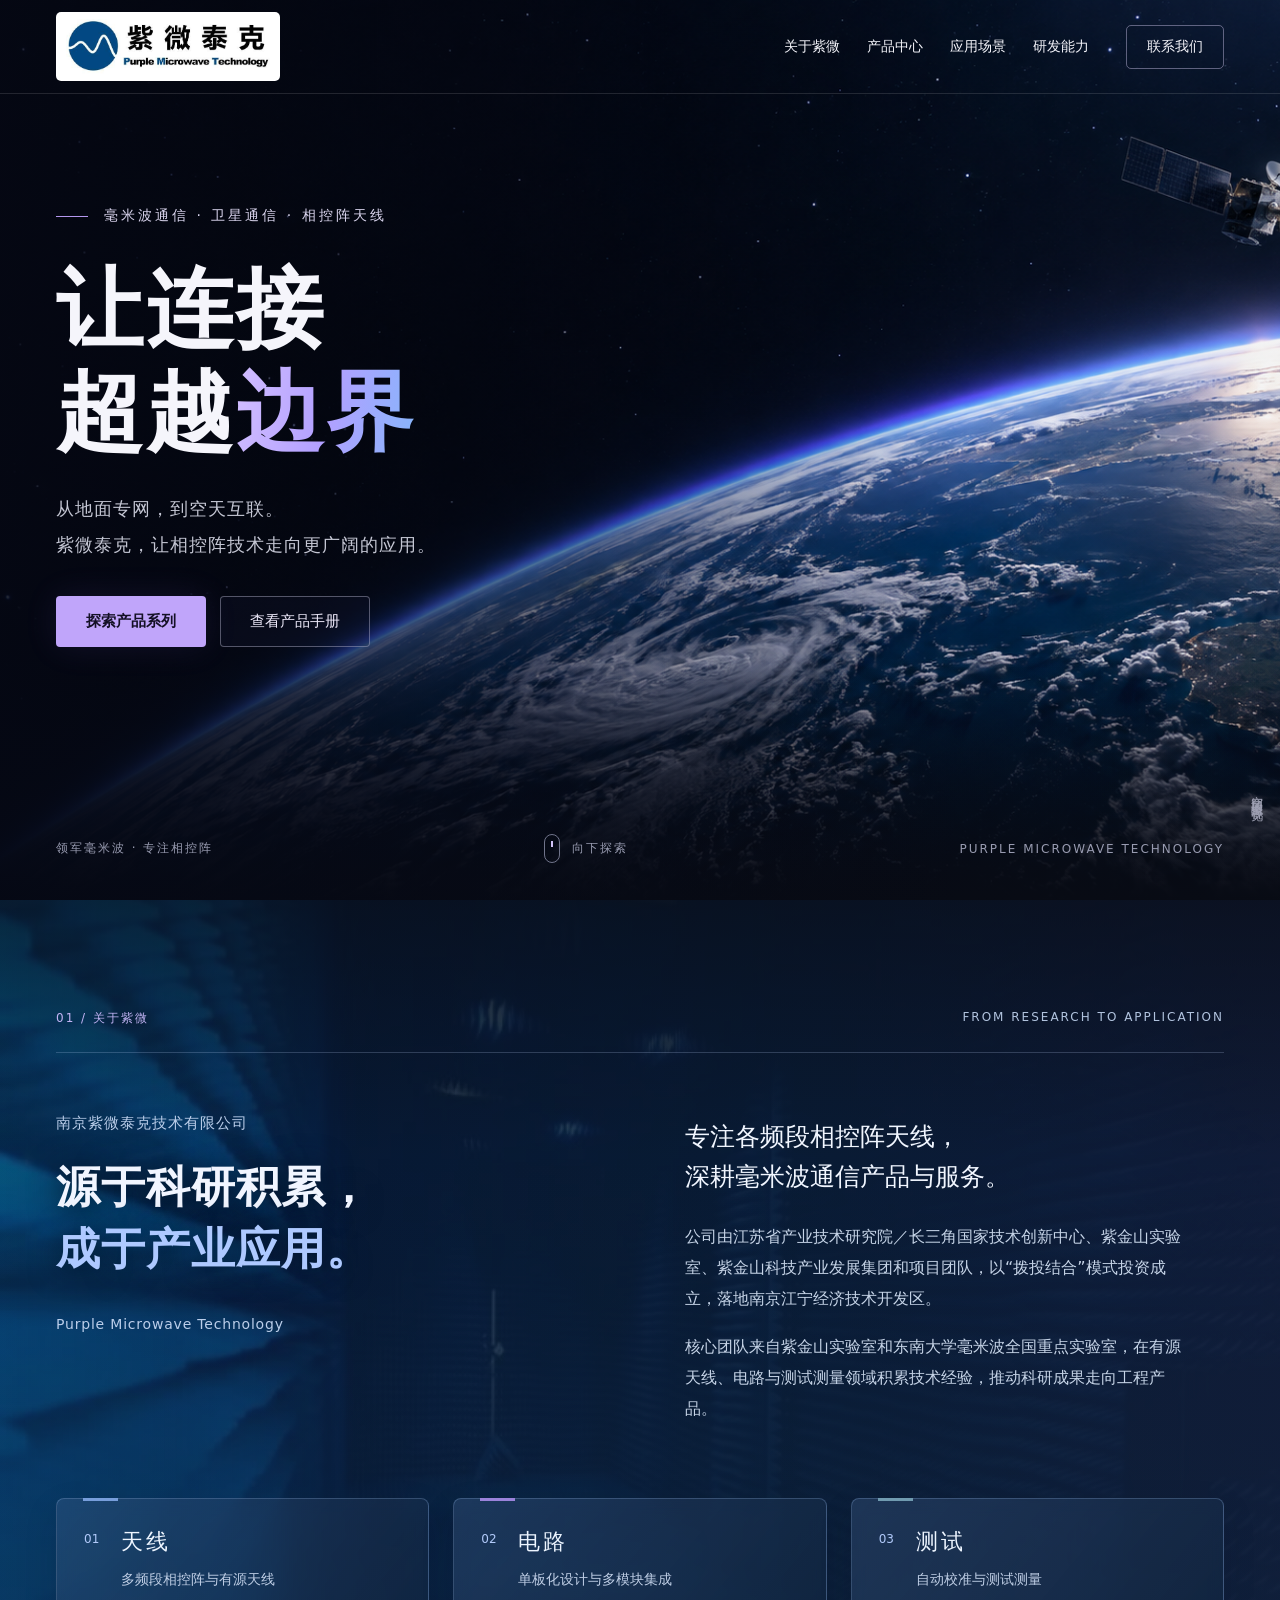
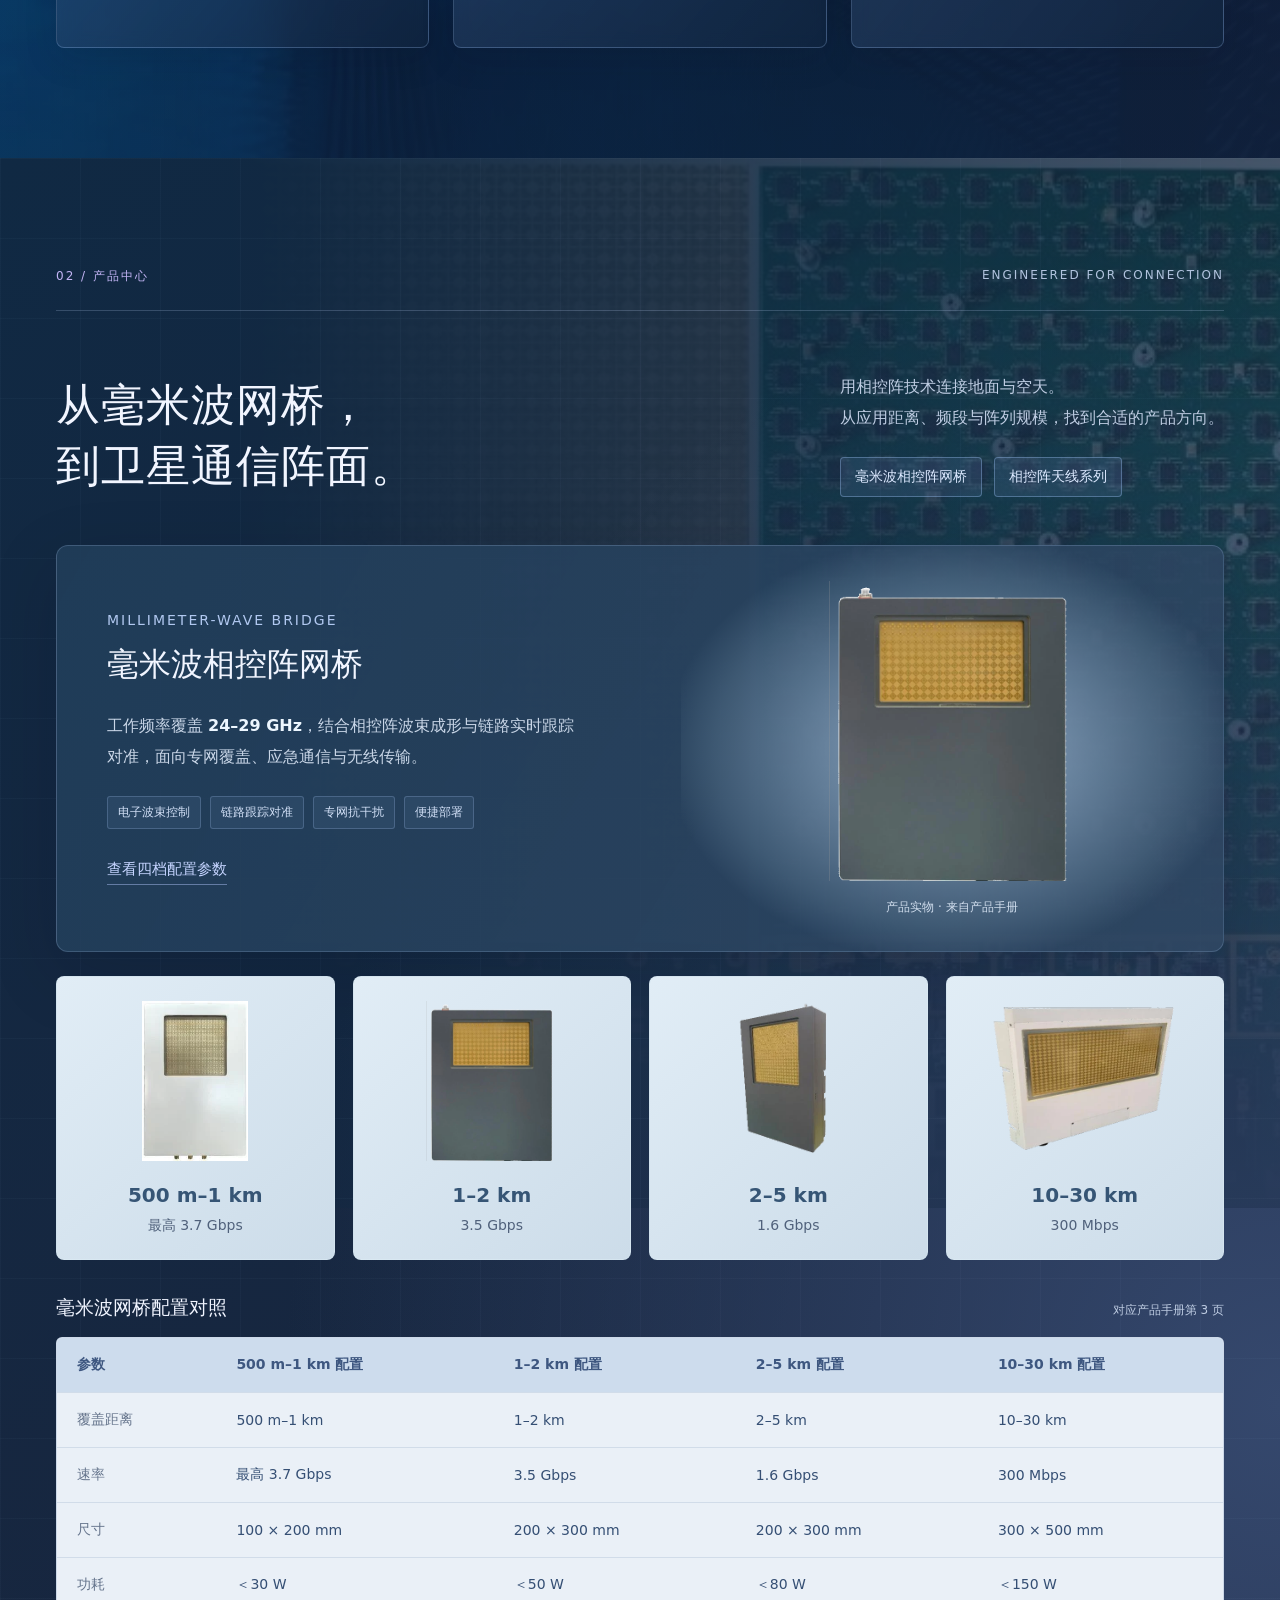
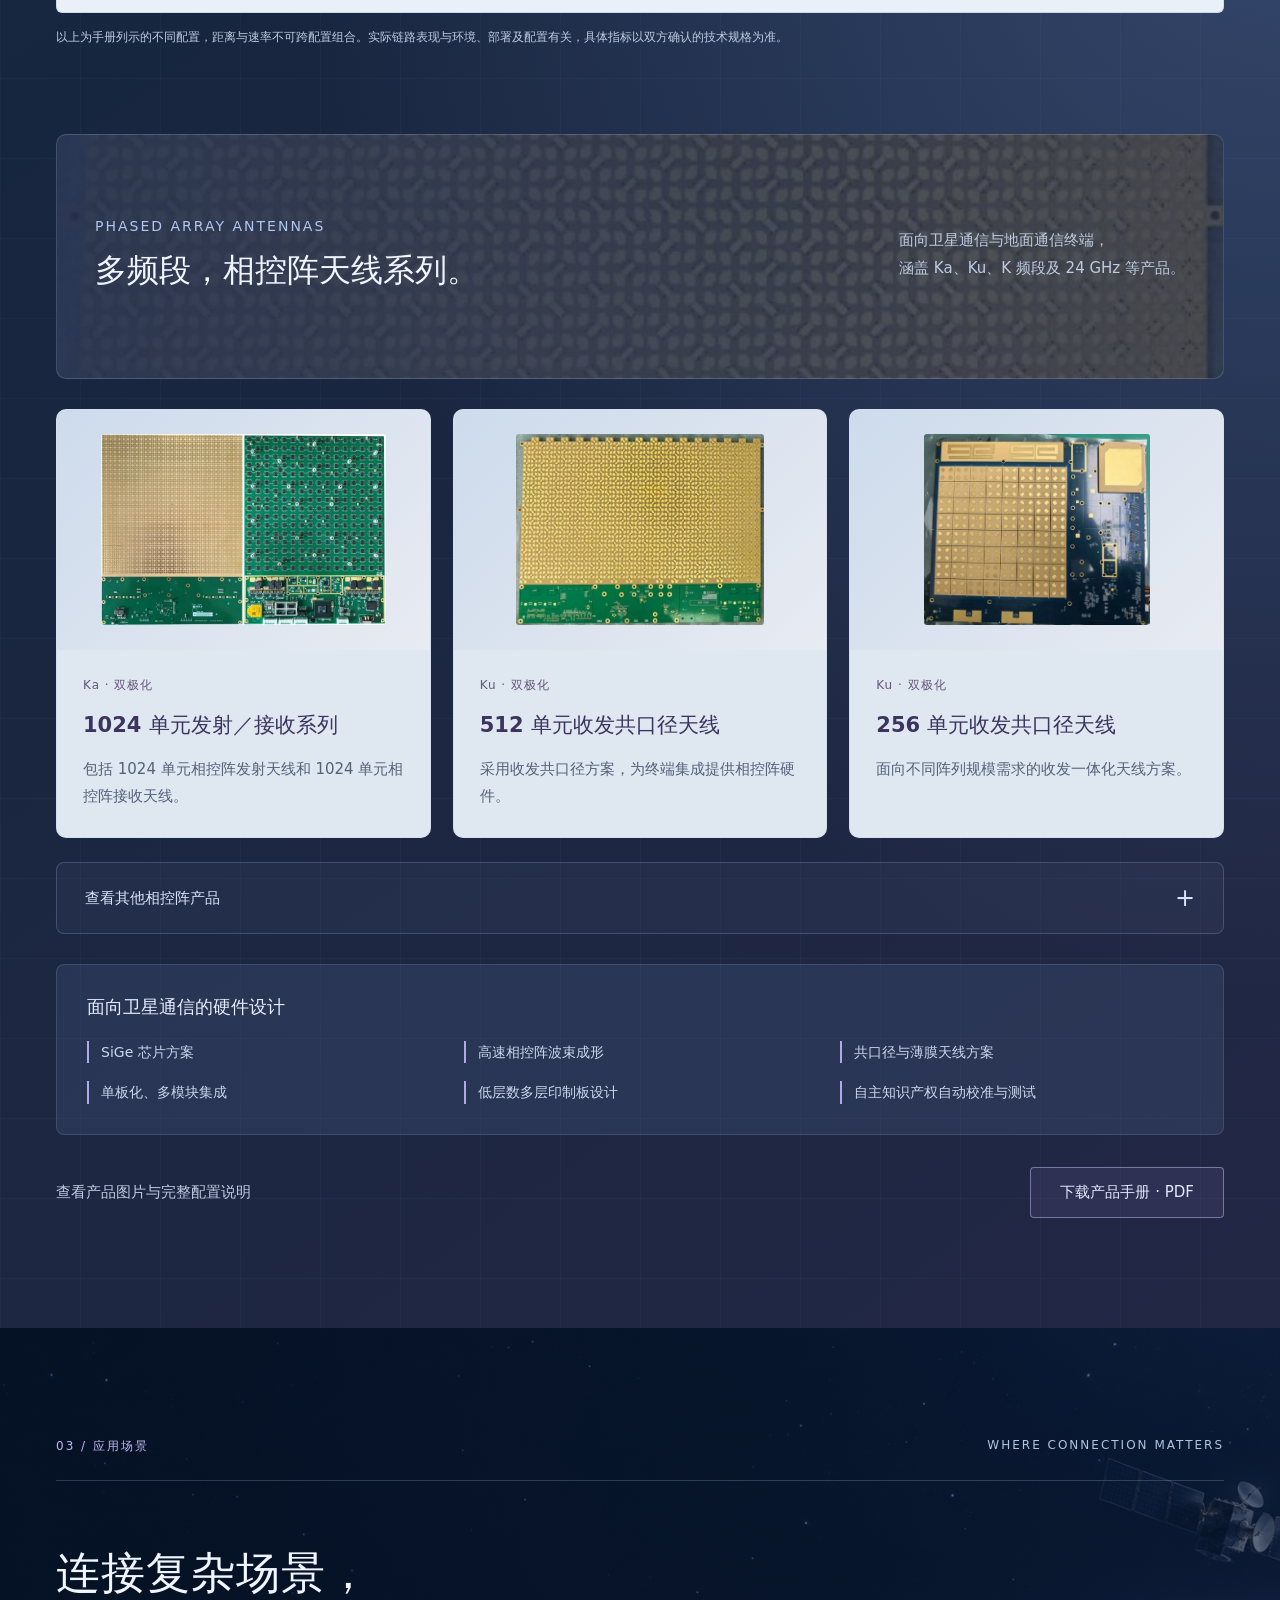
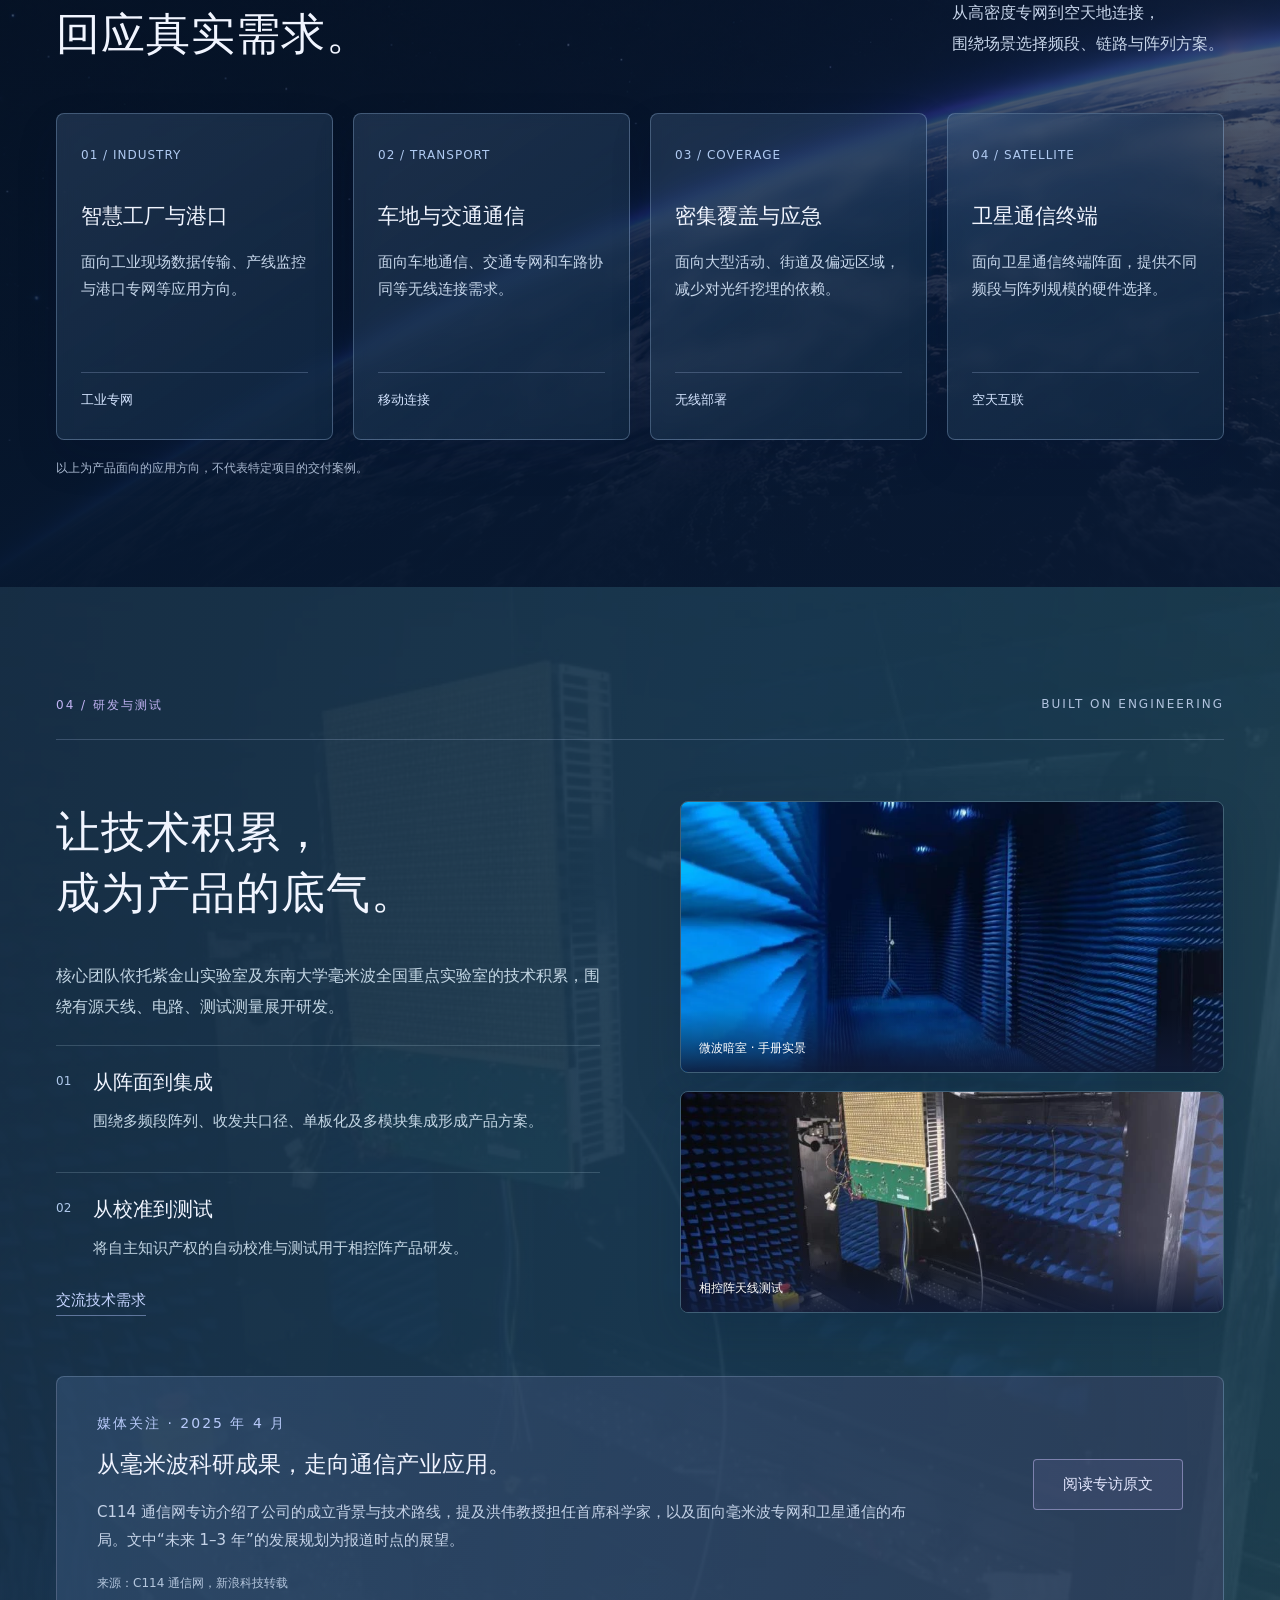
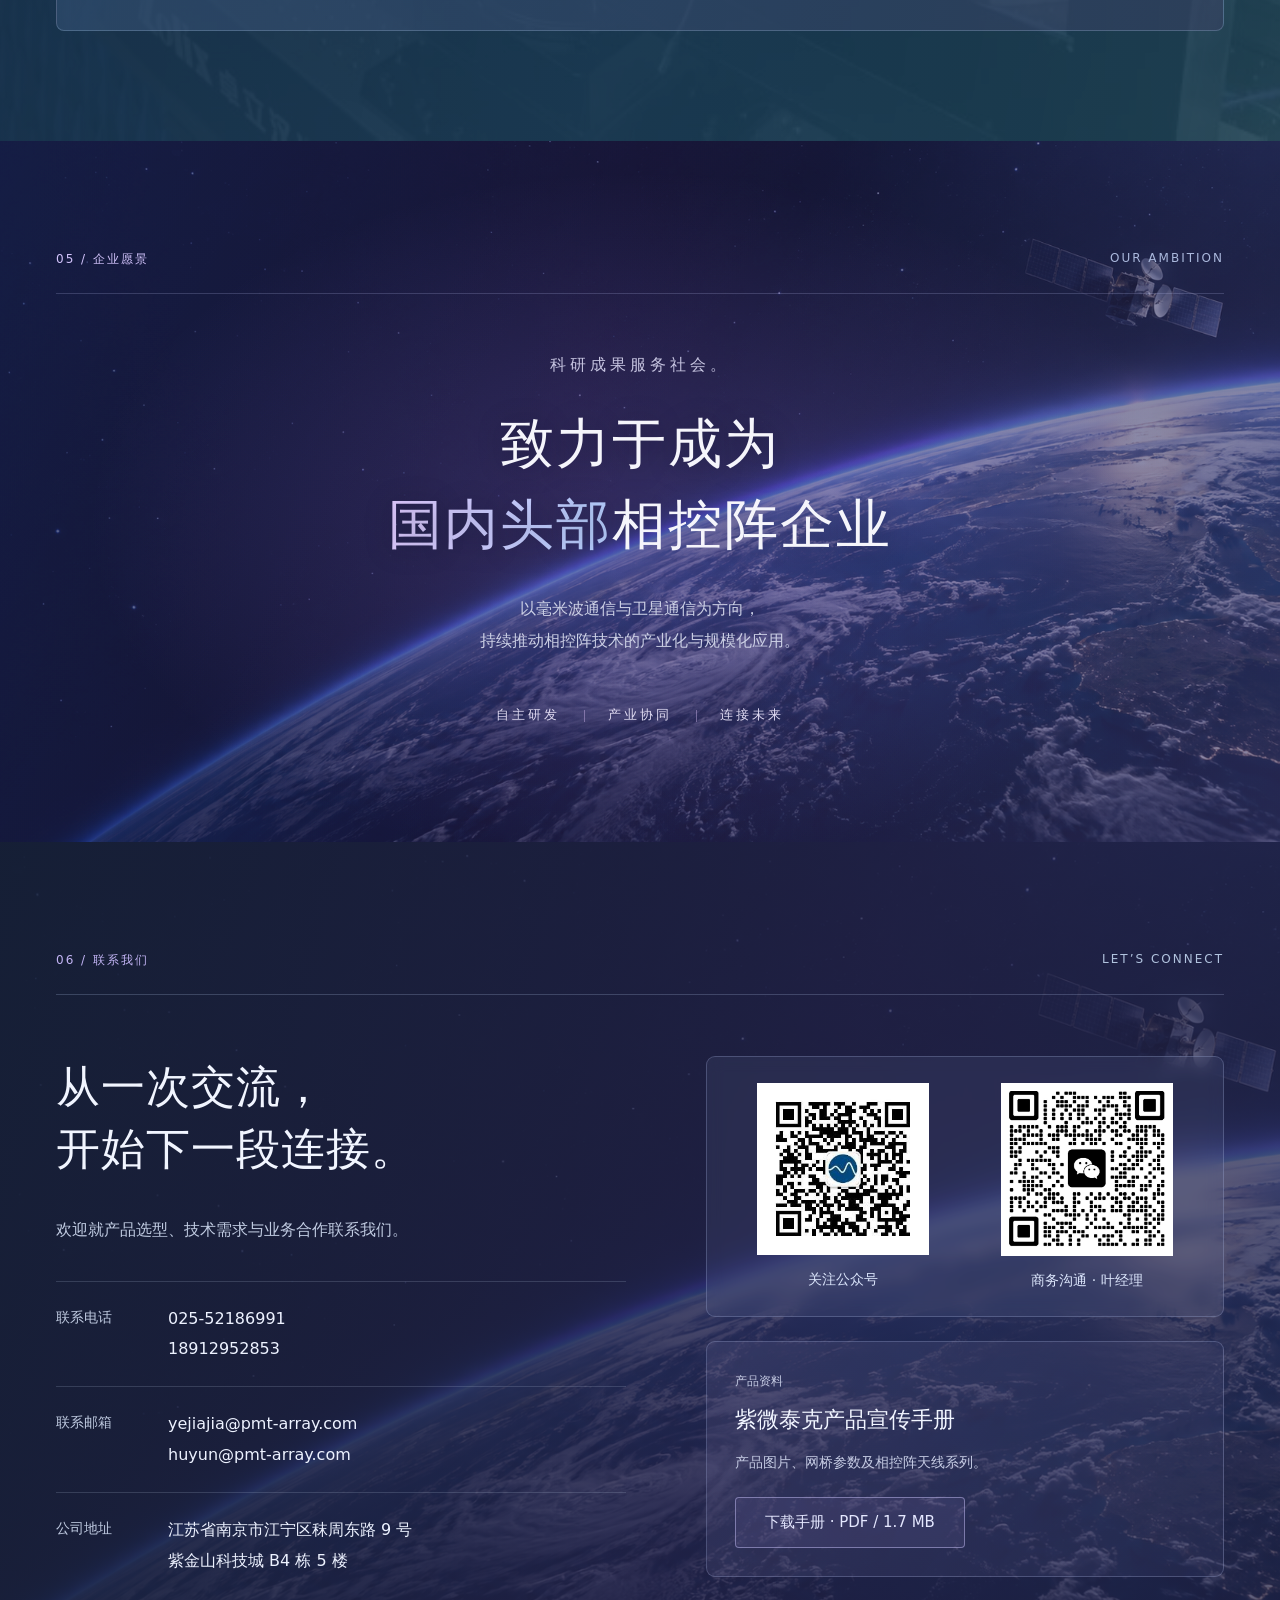
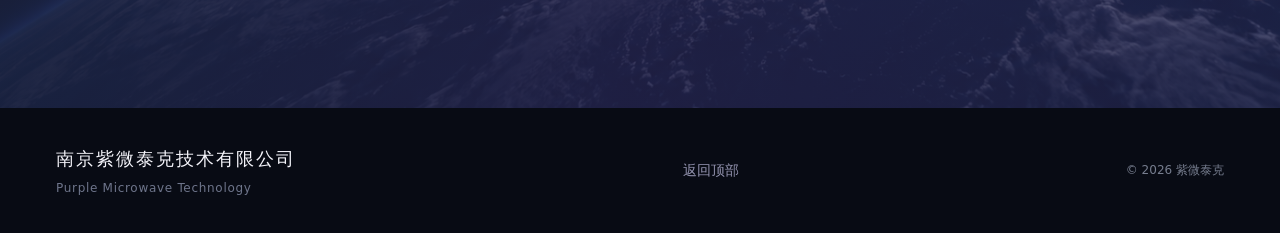
==== commit 9edcfebb: "Add photographic backgrounds and atmospheric chapter styling" ====
--- a/index.html
+++ b/index.html
@@ -15,6 +15,7 @@
   <link rel="stylesheet" href="styles.css">
   <link rel="stylesheet" href="sections.css">
   <link rel="stylesheet" href="products.css">
+  <link rel="stylesheet" href="atmosphere.css">
   <script src="main.js" defer></script>
 </head>
 <body>
--- a/atmosphere.css
+++ b/atmosphere.css
@@ -0,0 +1,195 @@
+/* Photo-backed chapters. Original hero and factual product imagery are preserved. */
+.about, .product-section, .applications, .research, .contact {
+  position: relative;
+  isolation: isolate;
+  overflow: hidden;
+  color-scheme: dark;
+  color: #f1f5ff;
+}
+.about .section-label, .product-section .section-label,
+.applications .section-label, .research .section-label, .contact .section-label {
+  color: #c2b4f4;
+  border-color: #c3d7ff35;
+}
+.about .section-label span:last-child, .product-section .section-label span:last-child,
+.applications .section-label span:last-child, .research .section-label span:last-child,
+.contact .section-label span:last-child { color: #b1c3de; }
+
+/* The chamber's blue absorbers provide a real engineering setting. */
+.about {
+  background: linear-gradient(90deg, #071b35a6, #091c36eb 61%, #101b37f0),
+    url('assets/lab.webp') left 48% / cover no-repeat;
+}
+.about::before {
+  background: linear-gradient(180deg, #080b1499, transparent 30%, #10284166);
+  mask-image: none;
+}
+.about-grid { gap: 90px; }
+.about h2 { text-shadow: 0 2px 30px #001326; }
+.about h2 .muted { color: #aec9ff; }
+.about .chapter-kicker, .about .brand-english { color: #bbceea; }
+.about-copy .lead { color: #f1f6ff; }
+.about-copy p { color: #c6d4e7; }
+.principles > div {
+  background: linear-gradient(130deg, #46679652, #112641a6);
+  border-color: #a4c6fb40;
+  box-shadow: 0 12px 35px #00112c1a;
+  backdrop-filter: blur(8px);
+}
+.principles strong { color: #edf5ff; }
+.principles p { color: #bfcee5; }
+.principle-index { color: #b2cafa; }
+
+/* A blue circuit backdrop runs behind the catalogue; data keeps its own surface. */
+.product-section {
+  background: radial-gradient(ellipse at 100% 45%, #35486d, transparent 55%),
+    linear-gradient(145deg, #102943, #18263f 48%, #222744);
+}
+.product-section::before, .product-section::after {
+  content: "";
+  position: absolute;
+  z-index: -1;
+  pointer-events: none;
+}
+.product-section::before {
+  inset: 0 0 auto 18%;
+  height: 1050px;
+  background: linear-gradient(90deg, #102943, #12274055),
+    linear-gradient(0deg, #182a43, transparent 60%),
+    url('assets/array-ka.webp') center top / cover no-repeat;
+  opacity: .32;
+}
+.product-section::after {
+  inset: 0;
+  background-image: linear-gradient(#b3c9f008 1px, transparent 1px),
+    linear-gradient(90deg, #b3c9f008 1px, transparent 1px);
+  background-size: 80px 80px;
+}
+.product-section .section-heading p, .array-heading p,
+.spec-heading > span, .spec-note, .product-cta p { color: #becce2; }
+.product-jumps a { color: #dce9ff; background: #6381b52b; border-color: #95b9e966; }
+.product-jumps a:hover { background: #6381b55c; }
+.bridge-feature {
+  background: linear-gradient(120deg, #203d59ed, #304864d9);
+  border-color: #a1bde33d;
+  box-shadow: 0 22px 70px #020c2029;
+}
+.bridge-intro p { color: #c9d6e7; }
+.bridge-intro p strong { color: #ecf6ff; }
+.product-section .small-label { color: #b1c8f0; }
+.feature-tags span { color: #d1dff6; background: #6080af25; border-color: #a0bfec40; }
+.product-section .text-link, .research .text-link { color: #c5d4ff; border-color: #a7bcf080; }
+.product-section .text-link:hover, .research .text-link:hover { color: #fff; }
+.bridge-feature figure {
+  background: radial-gradient(ellipse, #b9d4efbf, #7b9ab142 62%, transparent 75%);
+}
+.bridge-feature figcaption { color: #d0dded; }
+.bridge-variants figure {
+  color-scheme: light;
+  background: linear-gradient(140deg, #e1edf6, #ccdce9);
+  border-color: #d4e5f080;
+}
+.bridge-variants figcaption span { color: #50617b; }
+.table-scroll { color-scheme: light; background: #eaf0f7; border-color: #9fb5d066; }
+thead th { background: #cddced; }
+th, td { border-color: #bccadd88; }
+.array-heading {
+  position: relative;
+  isolation: isolate;
+  min-height: 245px;
+  align-items: center;
+  padding: 38px;
+  border: 1px solid #a7b9dd40;
+  border-radius: 10px;
+  overflow: hidden;
+  background: linear-gradient(90deg, #222f4fee, #232d4bc2),
+    url('assets/array-ku512.webp') right 42% / cover no-repeat;
+}
+.antenna-card { background: #dfe7f1; color-scheme: light; border-color: #c9d5e970; }
+.antenna-image { background: linear-gradient(135deg, #cddbec, #e8ebf2); }
+.antenna-copy p { color: #53627b; }
+.product-band { color: #68567d; }
+.more-products { background: #52618326; border-color: #9cb2dc40; }
+.more-products summary { color: #d8e3fa; }
+.additional-grid article { color-scheme: light; background: #e1e8f2; }
+.additional-grid p { color: #5d6980; }
+.satellite-features { background: #6781b02b; border: 1px solid #9cb2dc30; }
+.satellite-features h4 { color: #e8edff; }
+.satellite-features li { color: #cbd7ed; border-color: #b1a8ec; }
+.product-cta .secondary, .media-card .secondary, .brochure-box .secondary {
+  color: #e5e8ff;
+  border-color: #b7b1e88c;
+  background: #9986cd1c;
+}
+.product-cta .secondary:hover, .media-card .secondary:hover,
+.brochure-box .secondary:hover { background: #a895da3b; }
+
+/* Earth seen from orbit links terrestrial applications to satellite terminals. */
+.applications {
+  background: linear-gradient(90deg, #071932b3, #0b1c39a6),
+    linear-gradient(0deg, #071426e6, transparent 70%),
+    url('hero.png') center 68% / cover no-repeat;
+}
+.applications .section-heading p { color: #c7d5ea; }
+.application-grid article {
+  background: linear-gradient(145deg, #4c6c934f, #112944b8);
+  border-color: #accbf24f;
+  backdrop-filter: blur(7px);
+  box-shadow: 0 18px 40px #03102e26;
+}
+.application-number { color: #b0caf1; }
+.application-grid p { color: #c6d6ea; }
+.application-tag { color: #d5e5ff; border-color: #aec7ef40; }
+.application-note { color: #b1c1d8; }
+
+.research {
+  background: linear-gradient(100deg, #172f46f5, #183952ed 55%, #153b4cdb),
+    url('assets/testing.webp') center / cover no-repeat;
+}
+.research-copy > p, .research-point p { color: #c3d6e4; }
+.research-point { border-color: #b9d8e733; }
+.research-point > span { color: #afc8eb; }
+.research-images figure { border: 1px solid #b7d6eb40; box-shadow: 0 18px 45px #031d3933; }
+.media-card {
+  background: linear-gradient(110deg, #3a597e80, #3b416480);
+  border-color: #a7c0e047;
+}
+.media-card h3 { color: #eff3ff; }
+.media-card p { color: #c4d2e7; }
+.media-card > small { color: #b4c6dd; }
+.media-card .small-label { color: #b8cafa; }
+
+.vision {
+  background-image: linear-gradient(105deg, #151c49b8, #29205388 45%, #14254688), url('hero.png');
+}
+.contact {
+  background: linear-gradient(110deg, #172139ed, #25244cce 58%, #252850b8),
+    url('hero.png') 75% center / cover no-repeat;
+}
+.contact-intro, .contact-list dt { color: #c0cbe1; }
+.contact-list dd { color: #edf2ff; }
+.contact-list > div { border-color: #b0bdd533; }
+.contact-list a:hover { color: #d2c0ff; }
+.qr-grid { background: #67729b29; border-color: #b9c4ed40; backdrop-filter: blur(8px); }
+.qr-grid figcaption { color: #dce6fc; }
+.brochure-box { background: linear-gradient(130deg, #65639042, #454b792e); border-color: #b9c4ed40; }
+.brochure-box > span, .brochure-box p { color: #c5cbe3; }
+
+@media (max-width: 1000px) {
+  .about-grid { gap: 40px; }
+  .array-heading { padding: 28px; }
+}
+@media (max-width: 640px) {
+  .about {
+    background-image: linear-gradient(90deg, #071b357d, #091c36b8), url('assets/lab.webp');
+    background-position: center, 20% center;
+  }
+  .about-grid { gap: 20px; }
+  .about-copy { padding: 22px 20px 4px; background: #0d2347bd; border: 1px solid #aac5e72b; border-radius: 8px; }
+  .product-section::before { left: 0; height: 750px; opacity: .26; }
+  .array-heading { padding: 26px 22px; min-height: 280px; }
+  .applications { background-position: center, center, 64% center; }
+  .application-grid article { background: linear-gradient(145deg, #345174b3, #112944d9); }
+  .application-grid h3 { font-size: 18px; }
+  .contact { background-position: center, 65% center; }
+}
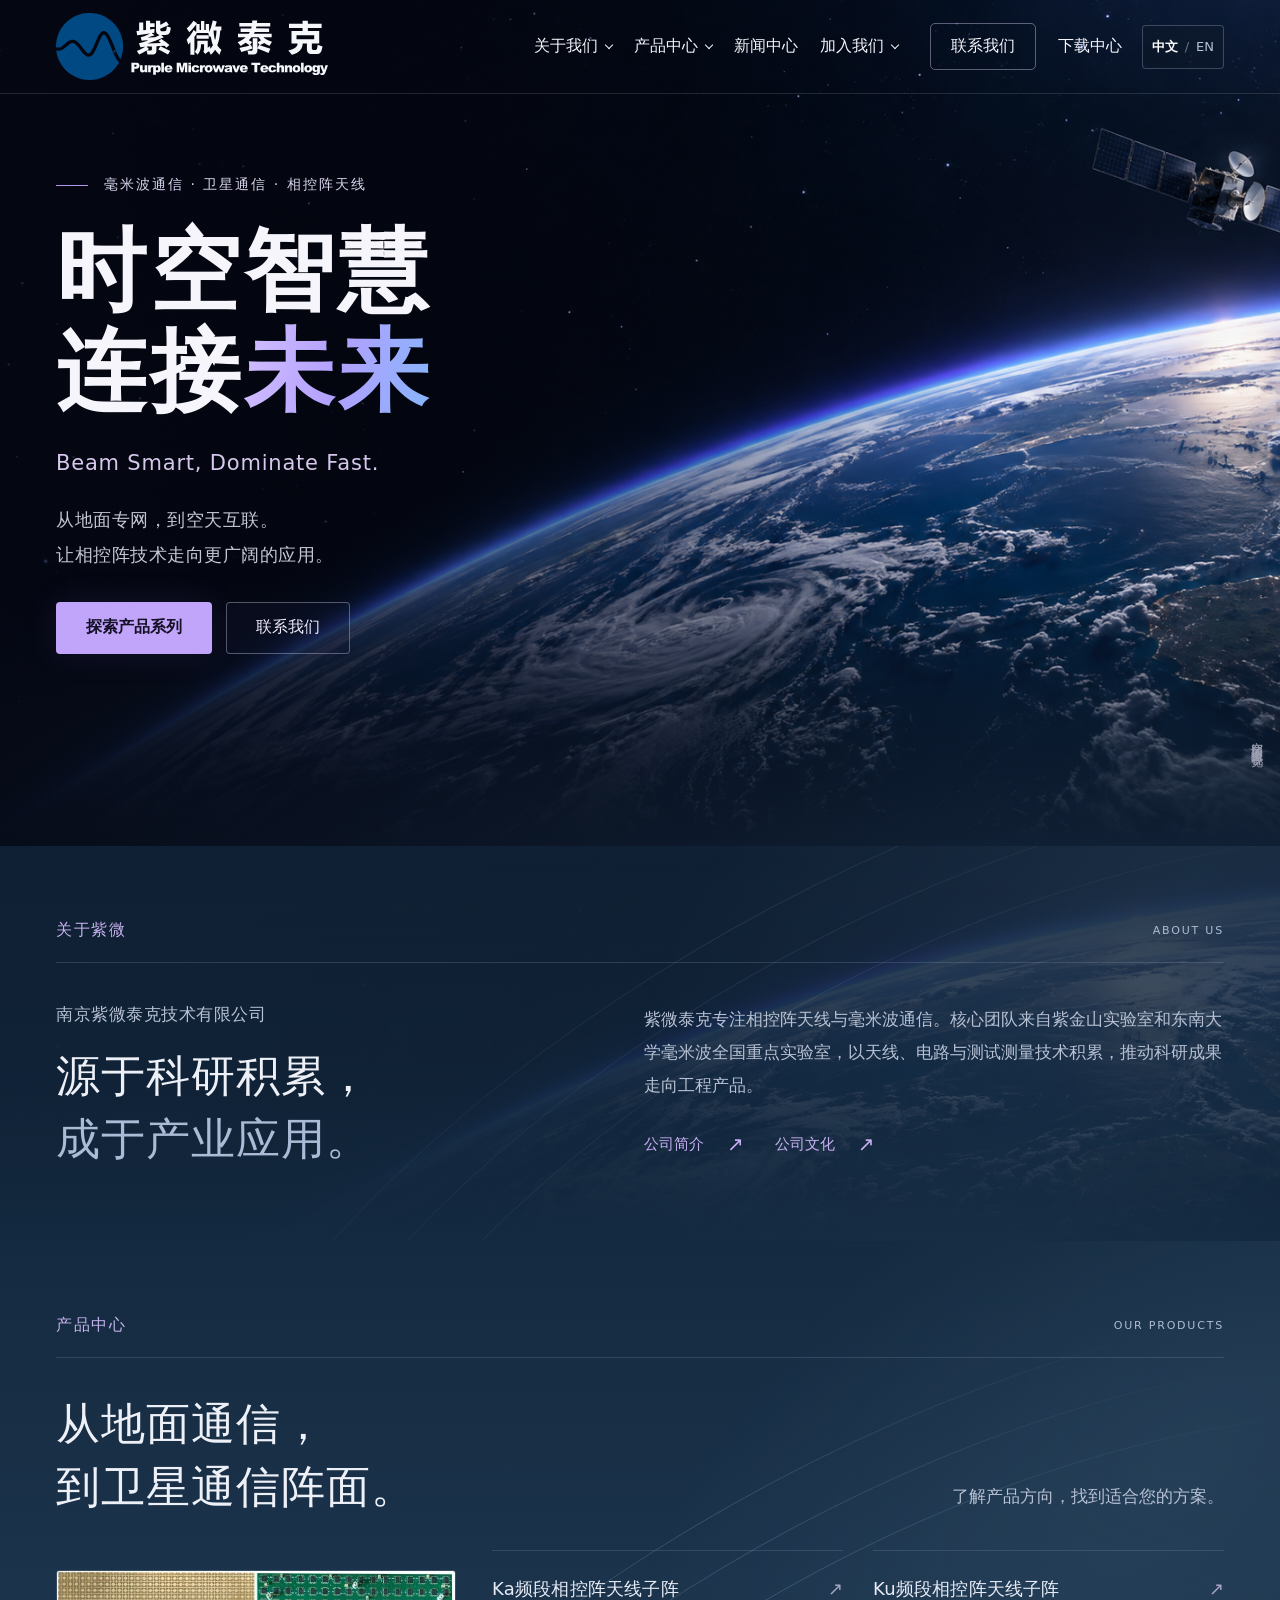
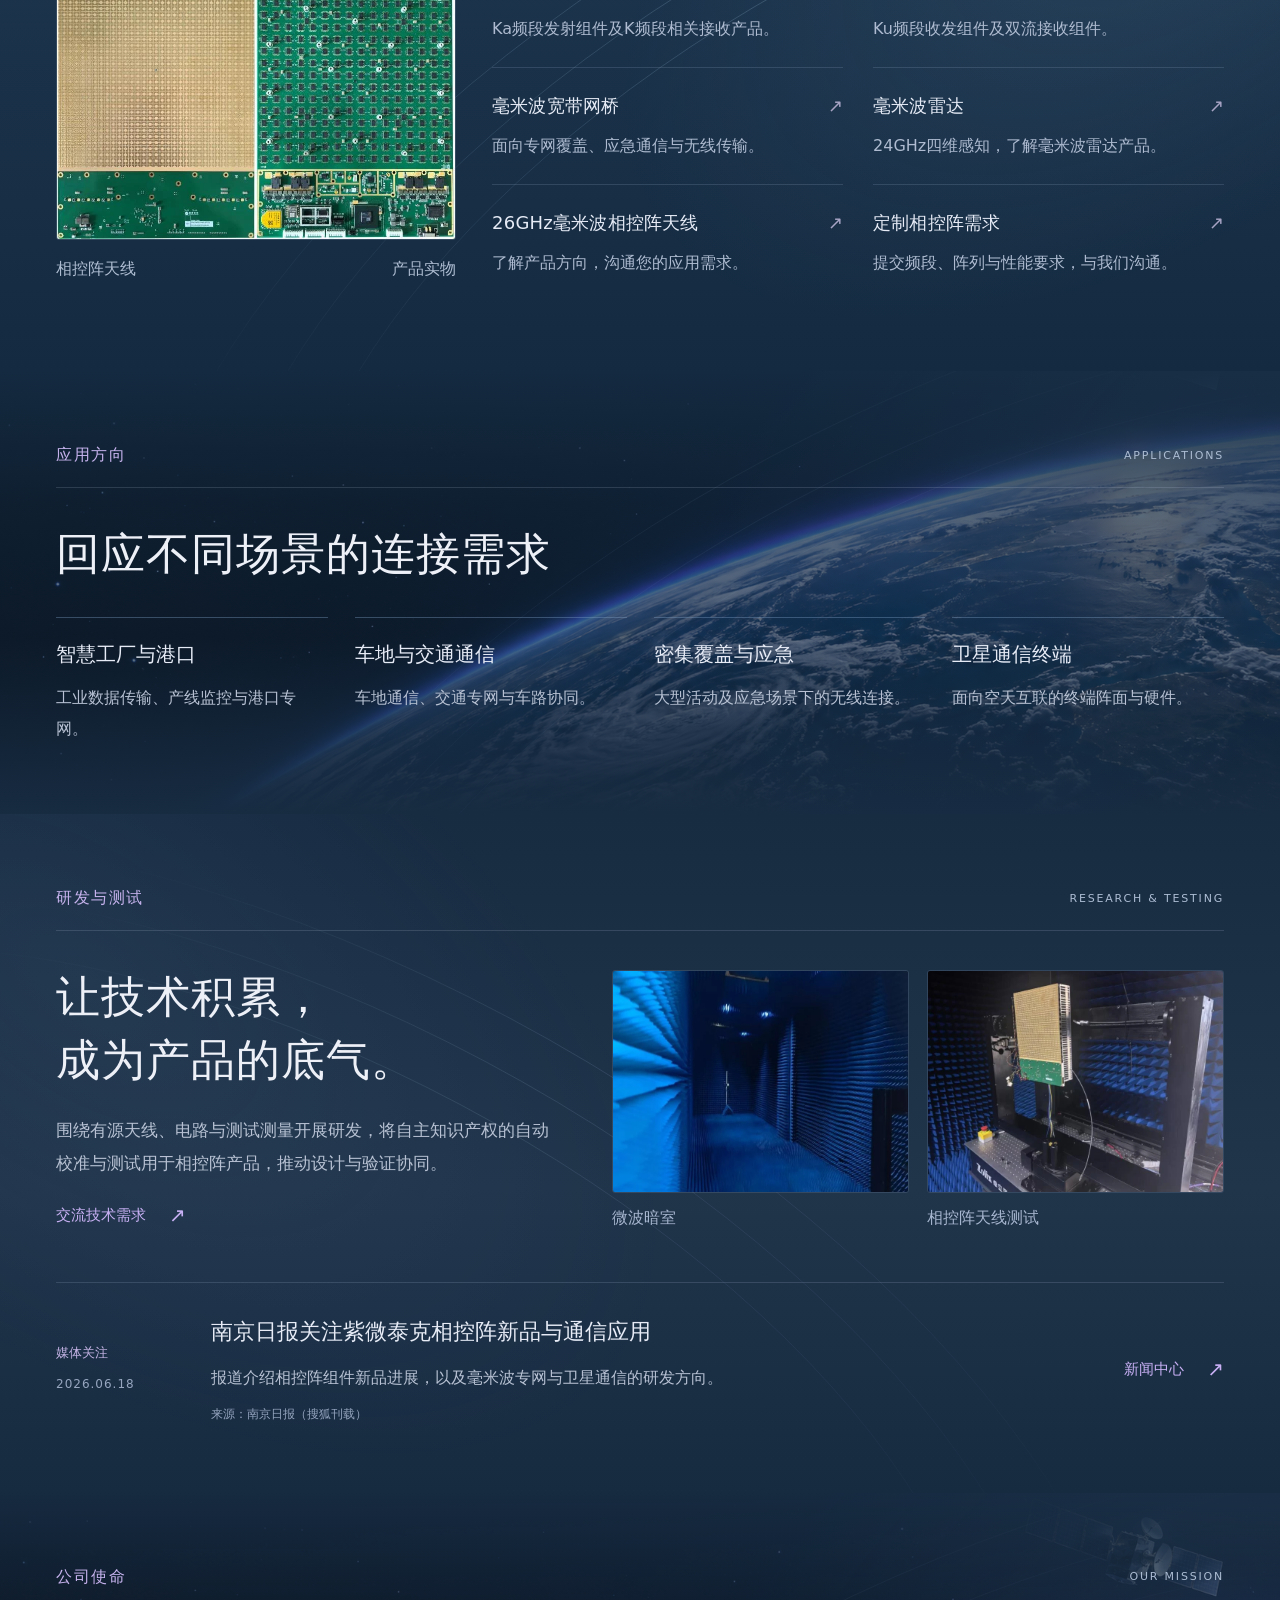
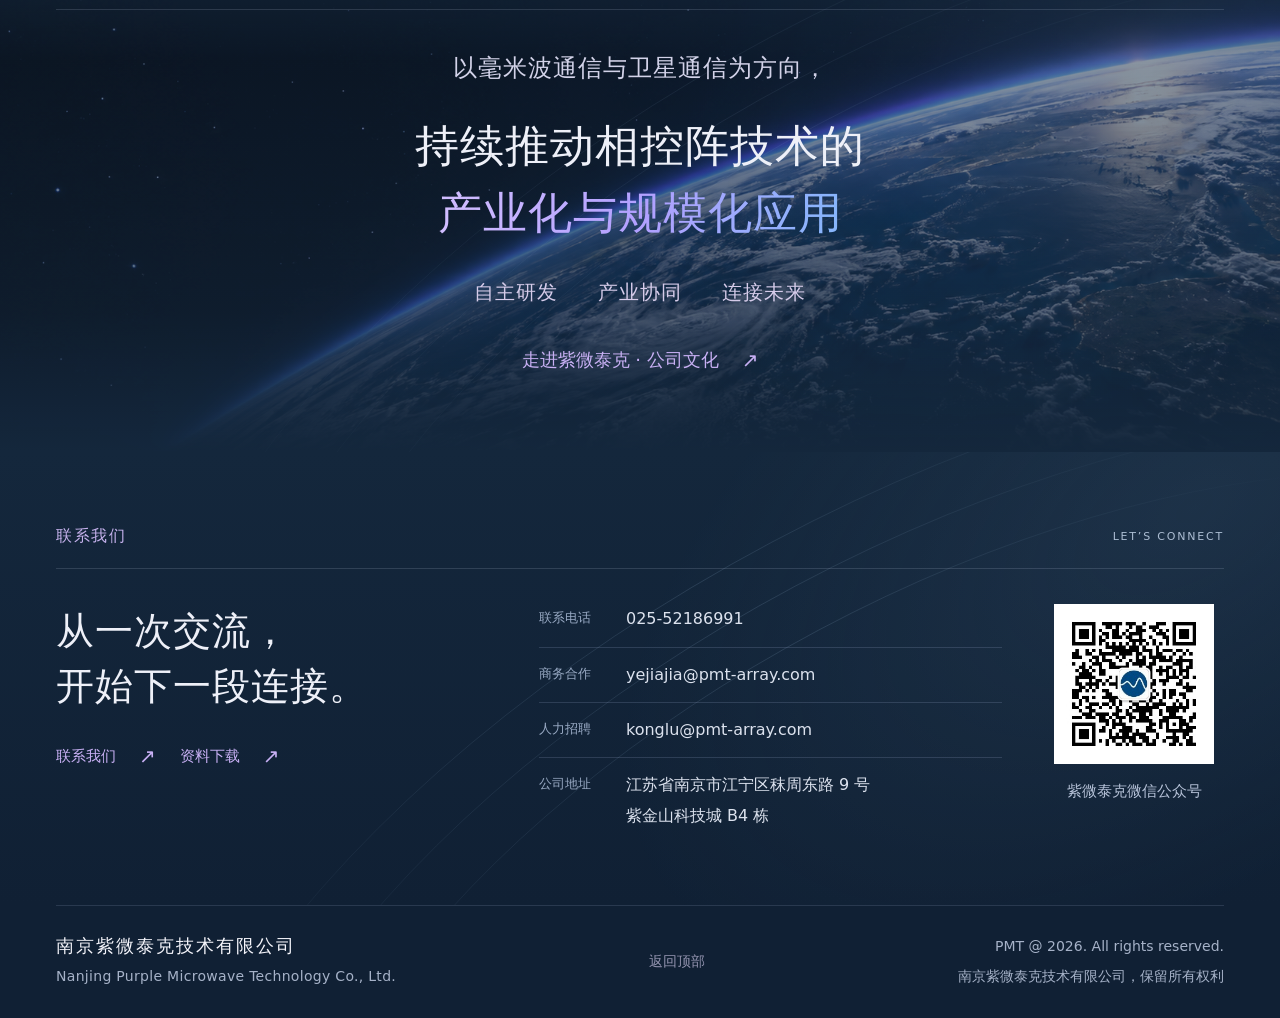
==== commit 80074bde: "Release PMT website v1.0.0" ====
--- a/index.html
+++ b/index.html
@@ -16,79 +16,135 @@
   <link rel="stylesheet" href="sections.css">
   <link rel="stylesheet" href="products.css">
   <link rel="stylesheet" href="atmosphere.css">
+  <link rel="stylesheet" href="navigation.css">
   <script src="main.js" defer></script>
+  <link rel="stylesheet" href="company-updates.css">
+  <link rel="stylesheet" href="home-refinement.css">
+  <link rel="stylesheet" href="footer.css">
+  <link rel="stylesheet" href="i18n.css">
+  <script src="i18n-en.js" defer></script>
+  <script src="i18n.js" defer></script>
+  <link rel="stylesheet" href="motion-backgrounds.css">
+  <link rel="stylesheet" href="reveal.css">
+  <script src="reveal.js" defer></script>
 </head>
-<body>
+<body class="home-refined">
   <a class="skip-link" href="#main">跳转到正文</a>
   <header class="header">
-    <a class="brand official-brand" href="#home" aria-label="紫微泰克，返回首页"><img src="assets/logo.png" width="601" height="162" alt="紫微泰克 Purple Microwave Technology"></a>
+    <a class="brand official-brand" href="#home" aria-label="紫微泰克，返回首页"><img src="assets/logo-header.svg" width="6661" height="1644" alt="紫微泰克 Purple Microwave Technology"></a>
+    <button class="language-toggle" type="button" data-i18n-ignore aria-label="Switch to English" aria-pressed="false" hidden><span lang="zh-CN">中文</span><span class="language-divider" aria-hidden="true">/</span><span lang="en">EN</span></button>
     <button class="menu-toggle" aria-controls="navigation" aria-expanded="false" aria-label="打开导航菜单"><span></span><span></span></button>
-    <nav id="navigation" aria-label="主导航"><a href="#about">关于紫微</a><a href="#products">产品中心</a><a href="#applications">应用场景</a><a href="#research">研发能力</a><a class="nav-feature" href="#contact">联系我们</a></nav>
+    <nav id="navigation" aria-label="主导航">
+      <div class="nav-dropdown">
+        <button class="nav-dropdown-toggle" type="button" aria-expanded="false" aria-controls="about-menu">关于我们<span class="nav-chevron" aria-hidden="true"></span></button>
+        <div class="nav-submenu" id="about-menu" hidden>
+          <a href="company-profile.html">公司简介</a>
+          <a href="honors.html">荣誉资质</a>
+          <a href="company-culture.html">公司文化</a>
+        </div>
+      </div>
+      <div class="nav-dropdown">
+        <button class="nav-dropdown-toggle" type="button" aria-expanded="false" aria-controls="products-menu">产品中心<span class="nav-chevron" aria-hidden="true"></span></button>
+        <div class="nav-submenu nav-submenu-products" id="products-menu" hidden>
+          <a href="products-ka.html">Ka频段相控阵天线子阵</a>
+          <a href="products-ku.html">Ku频段相控阵天线子阵</a>
+          <a href="products-bridge.html">毫米波宽带网桥</a>
+          <a href="products-radar.html">毫米波雷达</a>
+          <a href="products-26ghz.html">26GHz毫米波相控阵天线</a>
+          <a href="custom-array.html">定制相控阵需求</a>
+        </div>
+      </div>
+      <a href="news.html">新闻中心</a>
+      <div class="nav-dropdown">
+        <button class="nav-dropdown-toggle" type="button" aria-expanded="false" aria-controls="careers-menu">加入我们<span class="nav-chevron" aria-hidden="true"></span></button>
+        <div class="nav-submenu" id="careers-menu" hidden>
+          <a href="social-recruitment.html">社会招聘</a>
+          <a href="campus-recruitment.html">校园招聘</a>
+        </div>
+      </div>
+      <a class="nav-feature" href="contact.html">联系我们</a>
+      <a href="downloads.html">下载中心</a>
+    </nav>
   </header>
   <main id="main">
-    <section class="hero" id="home" aria-labelledby="hero-title">
+    <section class="hero home-hero" id="home" aria-labelledby="hero-title">
       <div class="hero-art" role="img" aria-label="深空中的地球与通信卫星概念视觉"></div><div class="hero-shade"></div>
       <div class="hero-content wrap">
-        <p class="eyebrow"><span class="line"></span> 毫米波通信 · 卫星通信 · 相控阵天线</p>
-        <h1 id="hero-title">让连接<br>超越<span class="gradient-text">边界</span></h1>
-        <p class="hero-description">从地面专网，到空天互联。<br>紫微泰克，让相控阵技术走向更广阔的应用。</p>
-        <div class="hero-actions"><a class="button primary" href="#products">探索产品系列</a><a class="button hero-secondary" href="assets/purple-microwave-products.pdf" target="_blank" rel="noopener">查看产品手册</a></div>
+        <p class="eyebrow"><span class="line" aria-hidden="true"></span>毫米波通信 · 卫星通信 · 相控阵天线</p>
+        <h1 id="hero-title">时空智慧<br>连接<span class="gradient-text">未来</span></h1>
+        <p class="hero-english-slogan" lang="en">Beam Smart, Dominate Fast.</p>
+        <p class="hero-description">从地面专网，到空天互联。<br>让相控阵技术走向更广阔的应用。</p>
+        <div class="hero-actions"><a class="button primary" href="#products">探索产品系列</a><a class="button hero-secondary" href="contact.html">联系我们</a></div>
       </div>
-      <div class="hero-bottom wrap"><span class="vertical-note">领军毫米波 · 专注相控阵</span><span class="scroll-cue"><i></i> 向下探索</span><span class="coordinates">PURPLE MICROWAVE TECHNOLOGY</span></div>
+
       <span class="image-caption">空间场景概念视觉</span>
     </section>
 
-    <section class="about section" id="about" aria-labelledby="about-title"><div class="wrap">
-      <div class="section-label"><span>01 / 关于紫微</span><span>FROM RESEARCH TO APPLICATION</span></div>
-      <div class="about-grid"><div><p class="chapter-kicker">南京紫微泰克技术有限公司</p><h2 id="about-title">源于科研积累，<br><span class="muted">成于产业应用。</span></h2><p class="brand-english">Purple Microwave Technology</p></div><div class="about-copy"><p class="lead">专注各频段相控阵天线，<br>深耕毫米波通信产品与服务。</p><p>公司由江苏省产业技术研究院／长三角国家技术创新中心、紫金山实验室、紫金山科技产业发展集团和项目团队，以“拨投结合”模式投资成立，落地南京江宁经济技术开发区。</p><p>核心团队来自紫金山实验室和东南大学毫米波全国重点实验室，在有源天线、电路与测试测量领域积累技术经验，推动科研成果走向工程产品。</p></div></div>
-      <div class="principles"><div><span class="principle-index">01</span><strong>天线</strong><p>多频段相控阵与有源天线</p></div><div><span class="principle-index">02</span><strong>电路</strong><p>单板化设计与多模块集成</p></div><div><span class="principle-index">03</span><strong>测试</strong><p>自动校准与测试测量</p></div></div>
+    <section class="home-section home-about" id="about" aria-labelledby="about-title"><div class="wrap">
+      <div class="home-section-label"><span>关于紫微</span><span lang="en">ABOUT US</span></div>
+      <div class="home-about-grid">
+        <div><p class="home-kicker">南京紫微泰克技术有限公司</p><h2 id="about-title">源于科研积累，<br><span class="home-title-soft">成于产业应用。</span></h2></div>
+        <div class="home-about-copy"><p>紫微泰克专注相控阵天线与毫米波通信。核心团队来自紫金山实验室和东南大学毫米波全国重点实验室，以天线、电路与测试测量技术积累，推动科研成果走向工程产品。</p><div class="home-links"><a class="home-text-link" href="company-profile.html">公司简介<span aria-hidden="true">↗</span></a><a class="home-text-link" href="company-culture.html">公司文化<span aria-hidden="true">↗</span></a></div></div>
+      </div>
     </div></section>
 
-    <section class="product-section section" id="products" aria-labelledby="products-title"><div class="wrap">
-      <div class="section-label"><span>02 / 产品中心</span><span>ENGINEERED FOR CONNECTION</span></div>
-      <div class="section-heading"><h2 id="products-title">从毫米波网桥，<br>到卫星通信阵面。</h2><div><p>用相控阵技术连接地面与空天。<br>从应用距离、频段与阵列规模，找到合适的产品方向。</p><div class="product-jumps"><a href="#bridges">毫米波相控阵网桥</a><a href="#arrays">相控阵天线系列</a></div></div></div>
-      <div class="bridge-feature" id="bridges"><div class="bridge-intro"><span class="small-label">MILLIMETER-WAVE BRIDGE</span><h3>毫米波相控阵网桥</h3><p>工作频率覆盖 <strong>24–29 GHz</strong>，结合相控阵波束成形与链路实时跟踪对准，面向专网覆盖、应急通信与无线传输。</p><div class="feature-tags"><span>电子波束控制</span><span>链路跟踪对准</span><span>专网抗干扰</span><span>便捷部署</span></div><a class="text-link" href="#bridge-specs">查看四档配置参数</a></div><figure><img src="assets/bridge-standard.webp" width="623" height="760" alt="毫米波相控阵网桥实物正面" loading="lazy"><figcaption>产品实物 · 来自产品手册</figcaption></figure></div>
-      <div class="bridge-variants" aria-label="毫米波网桥四档配置实物">
-        <figure><img src="assets/bridge-compact.webp" width="194" height="294" loading="lazy" alt="覆盖500米至1公里的网桥配置"><figcaption><strong>500 m–1 km</strong><span>最高 3.7 Gbps</span></figcaption></figure>
-        <figure><img src="assets/bridge-standard.webp" width="623" height="760" loading="lazy" alt="覆盖1至2公里的网桥配置"><figcaption><strong>1–2 km</strong><span>3.5 Gbps</span></figcaption></figure>
-        <figure><img src="assets/bridge-medium.webp" width="236" height="358" loading="lazy" alt="覆盖2至5公里的网桥配置"><figcaption><strong>2–5 km</strong><span>1.6 Gbps</span></figcaption></figure>
-        <figure><img src="assets/bridge-long.webp" width="466" height="378" loading="lazy" alt="覆盖10至30公里的网桥配置"><figcaption><strong>10–30 km</strong><span>300 Mbps</span></figcaption></figure>
+    <section class="home-section home-products" id="products" aria-labelledby="products-title"><div class="wrap">
+      <div class="home-section-label"><span>产品中心</span><span lang="en">OUR PRODUCTS</span></div>
+      <div class="home-section-heading"><h2 id="products-title">从地面通信，<br>到卫星通信阵面。</h2><p>了解产品方向，找到适合您的方案。</p></div>
+      <div class="home-product-overview">
+        <figure class="home-product-figure"><img src="assets/array-ka.webp" width="782" height="526" loading="lazy" decoding="async" alt="Ka频段相控阵天线阵面与电路实物"><figcaption><span>相控阵天线</span><span>产品实物</span></figcaption></figure>
+        <div class="home-product-links" id="arrays">
+          <a class="home-product-link" href="products-ka.html"><h3>Ka频段相控阵天线子阵</h3><p>Ka频段发射组件及K频段相关接收产品。</p><span class="home-entry-arrow" aria-hidden="true">↗</span></a>
+          <a class="home-product-link" href="products-ku.html"><h3>Ku频段相控阵天线子阵</h3><p>Ku频段收发组件及双流接收组件。</p><span class="home-entry-arrow" aria-hidden="true">↗</span></a>
+          <a class="home-product-link" id="bridges" href="products-bridge.html"><span class="home-compat-anchor" id="bridge-specs" aria-hidden="true"></span><h3>毫米波宽带网桥</h3><p>面向专网覆盖、应急通信与无线传输。</p><span class="home-entry-arrow" aria-hidden="true">↗</span></a>
+          <a class="home-product-link" href="products-radar.html"><h3>毫米波雷达</h3><p>24GHz四维感知，了解毫米波雷达产品。</p><span class="home-entry-arrow" aria-hidden="true">↗</span></a>
+          <a class="home-product-link" href="products-26ghz.html"><h3>26GHz毫米波相控阵天线</h3><p>了解产品方向，沟通您的应用需求。</p><span class="home-entry-arrow" aria-hidden="true">↗</span></a>
+          <a class="home-product-link" href="custom-array.html"><h3>定制相控阵需求</h3><p>提交频段、阵列与性能要求，与我们沟通。</p><span class="home-entry-arrow" aria-hidden="true">↗</span></a>
+        </div>
       </div>
-      <div class="spec-heading" id="bridge-specs"><h4>毫米波网桥配置对照</h4><span>对应产品手册第 3 页</span></div>
-      <div class="table-scroll" tabindex="0" role="region" aria-label="网桥参数表，可横向滚动"><table><caption class="visually-hidden">四档毫米波相控阵网桥的覆盖、速率、尺寸与功耗</caption><thead><tr><th scope="col">参数</th><th scope="col">500 m–1 km 配置</th><th scope="col">1–2 km 配置</th><th scope="col">2–5 km 配置</th><th scope="col">10–30 km 配置</th></tr></thead><tbody><tr><th scope="row">覆盖距离</th><td>500 m–1 km</td><td>1–2 km</td><td>2–5 km</td><td>10–30 km</td></tr><tr><th scope="row">速率</th><td>最高 3.7 Gbps</td><td>3.5 Gbps</td><td>1.6 Gbps</td><td>300 Mbps</td></tr><tr><th scope="row">尺寸</th><td>100 × 200 mm</td><td>200 × 300 mm</td><td>200 × 300 mm</td><td>300 × 500 mm</td></tr><tr><th scope="row">功耗</th><td>＜30 W</td><td>＜50 W</td><td>＜80 W</td><td>＜150 W</td></tr></tbody></table></div>
-      <p class="spec-note">以上为手册列示的不同配置，距离与速率不可跨配置组合。实际链路表现与环境、部署及配置有关，具体指标以双方确认的技术规格为准。</p>
-      <div class="array-heading" id="arrays"><div><span class="small-label">PHASED ARRAY ANTENNAS</span><h3>多频段，相控阵天线系列。</h3></div><p>面向卫星通信与地面通信终端，<br>涵盖 Ka、Ku、K 频段及 24 GHz 等产品。</p></div>
-      <div class="antenna-grid">
-        <article class="antenna-card"><div class="antenna-image"><img src="assets/array-ka.webp" width="782" height="526" loading="lazy" alt="Ka频段双极化1024单元相控阵阵面实物"></div><div class="antenna-copy"><span class="product-band">Ka · 双极化</span><h4>1024 单元发射／接收系列</h4><p>包括 1024 单元相控阵发射天线和 1024 单元相控阵接收天线。</p></div></article>
-        <article class="antenna-card"><div class="antenna-image"><img src="assets/array-ku512.webp" width="608" height="470" loading="lazy" alt="Ku频段双极化512单元收发共口径相控阵天线"></div><div class="antenna-copy"><span class="product-band">Ku · 双极化</span><h4>512 单元收发共口径天线</h4><p>采用收发共口径方案，为终端集成提供相控阵硬件。</p></div></article>
-        <article class="antenna-card"><div class="antenna-image"><img src="assets/array-ku256.webp" width="469" height="398" loading="lazy" alt="Ku频段双极化256单元收发共口径相控阵天线"></div><div class="antenna-copy"><span class="product-band">Ku · 双极化</span><h4>256 单元收发共口径天线</h4><p>面向不同阵列规模需求的收发一体化天线方案。</p></div></article>
-      </div>
-      <details class="more-products"><summary>查看其他相控阵产品<span aria-hidden="true">+</span></summary><div class="additional-grid">
-        <article><img src="assets/array-k1024.webp" width="309" height="491" loading="lazy" alt="K频段1024单元相控阵天线"><h4>K 频段 1024 单元</h4><p>相控阵天线</p></article>
-        <article><img src="assets/array-24ghz.webp" width="415" height="652" loading="lazy" alt="24GHz 256单元相控阵天线"><h4>24 GHz 256 单元</h4><p>相控阵天线</p></article>
-        <article><img src="assets/array-iot.webp" width="535" height="297" loading="lazy" alt="地面物联网终端小型相控阵天线"><h4>地面物联网终端</h4><p>小型相控阵天线</p></article>
-        <article><img src="assets/array-film.webp" width="419" height="274" loading="lazy" alt="Ku频段低成本层叠薄膜天线"><h4>Ku 频段薄膜方案</h4><p>低成本层叠薄膜天线</p></article>
-      </div></details>
-      <div class="satellite-features"><h4>面向卫星通信的硬件设计</h4><ul><li>SiGe 芯片方案</li><li>高速相控阵波束成形</li><li>共口径与薄膜天线方案</li><li>单板化、多模块集成</li><li>低层数多层印制板设计</li><li>自主知识产权自动校准与测试</li></ul></div>
-      <div class="product-cta"><p>查看产品图片与完整配置说明</p><a class="button secondary" href="assets/purple-microwave-products.pdf" download="紫微泰克产品宣传手册.pdf">下载产品手册 · PDF</a></div>
     </div></section>
 
-    <section class="applications section" id="applications" aria-labelledby="applications-title"><div class="wrap"><div class="section-label"><span>03 / 应用场景</span><span>WHERE CONNECTION MATTERS</span></div><div class="section-heading"><h2 id="applications-title">连接复杂场景，<br>回应真实需求。</h2><p>从高密度专网到空天地连接，<br>围绕场景选择频段、链路与阵列方案。</p></div><div class="application-grid">
-      <article><span class="application-number">01 / INDUSTRY</span><h3>智慧工厂与港口</h3><p>面向工业现场数据传输、产线监控与港口专网等应用方向。</p><span class="application-tag">工业专网</span></article>
-      <article><span class="application-number">02 / TRANSPORT</span><h3>车地与交通通信</h3><p>面向车地通信、交通专网和车路协同等无线连接需求。</p><span class="application-tag">移动连接</span></article>
-      <article><span class="application-number">03 / COVERAGE</span><h3>密集覆盖与应急</h3><p>面向大型活动、街道及偏远区域，减少对光纤挖埋的依赖。</p><span class="application-tag">无线部署</span></article>
-      <article><span class="application-number">04 / SATELLITE</span><h3>卫星通信终端</h3><p>面向卫星通信终端阵面，提供不同频段与阵列规模的硬件选择。</p><span class="application-tag">空天互联</span></article>
-    </div><p class="application-note">以上为产品面向的应用方向，不代表特定项目的交付案例。</p></div></section>
-
-    <section class="research section" id="research" aria-labelledby="research-title"><div class="wrap"><div class="section-label"><span>04 / 研发与测试</span><span>BUILT ON ENGINEERING</span></div><div class="research-grid"><div class="research-copy"><h2 id="research-title">让技术积累，<br>成为产品的底气。</h2><p>核心团队依托紫金山实验室及东南大学毫米波全国重点实验室的技术积累，围绕有源天线、电路、测试测量展开研发。</p><div class="research-point"><span>01</span><div><h3>从阵面到集成</h3><p>围绕多频段阵列、收发共口径、单板化及多模块集成形成产品方案。</p></div></div><div class="research-point"><span>02</span><div><h3>从校准到测试</h3><p>将自主知识产权的自动校准与测试用于相控阵产品研发。</p></div></div><a class="text-link" href="#contact">交流技术需求</a></div><div class="research-images"><figure class="lab-photo"><img src="assets/lab.webp" width="813" height="752" loading="lazy" alt="产品手册中的微波暗室环境"><figcaption>微波暗室 · 手册实景</figcaption></figure><figure><img src="assets/testing.webp" width="782" height="598" loading="lazy" alt="产品手册中的相控阵天线测试场景"><figcaption>相控阵天线测试</figcaption></figure></div></div>
-      <article class="media-card"><div><span class="small-label">媒体关注 · 2025 年 4 月</span><h3>从毫米波科研成果，走向通信产业应用。</h3><p>C114 通信网专访介绍了公司的成立背景与技术路线，提及洪伟教授担任首席科学家，以及面向毫米波专网和卫星通信的布局。文中“未来 1–3 年”的发展规划为报道时点的展望。</p></div><a class="button secondary" href="https://finance.sina.com.cn/tech/roll/2025-04-15/doc-inetciyu9399283.shtml" target="_blank" rel="noopener">阅读专访原文</a><small>来源：C114 通信网，新浪科技转载</small></article>
+    <section class="home-section home-applications" id="applications" aria-labelledby="applications-title"><div class="wrap">
+      <div class="home-section-label"><span>应用方向</span><span lang="en">APPLICATIONS</span></div>
+      <div class="home-section-heading"><h2 id="applications-title">回应不同场景的连接需求</h2></div>
+      <div class="home-applications-grid">
+        <article><h3>智慧工厂与港口</h3><p>工业数据传输、产线监控与港口专网。</p></article>
+        <article><h3>车地与交通通信</h3><p>车地通信、交通专网与车路协同。</p></article>
+        <article><h3>密集覆盖与应急</h3><p>大型活动及应急场景下的无线连接。</p></article>
+        <article><h3>卫星通信终端</h3><p>面向空天互联的终端阵面与硬件。</p></article>
+      </div>
     </div></section>
 
-    <section class="vision section" id="vision" aria-labelledby="vision-title"><div class="vision-glow"></div><div class="wrap"><div class="section-label"><span>05 / 企业愿景</span><span>OUR AMBITION</span></div><p class="vision-intro">科研成果服务社会。</p><h2 id="vision-title">致力于成为<br><span class="gradient-text">国内头部</span>相控阵企业</h2><p class="vision-description">以毫米波通信与卫星通信为方向，<br>持续推动相控阵技术的产业化与规模化应用。</p><div class="vision-rule"><span>自主研发</span><span>产业协同</span><span>连接未来</span></div></div></section>
+    <section class="home-section home-research" id="research" aria-labelledby="research-title"><div class="wrap">
+      <div class="home-section-label"><span>研发与测试</span><span lang="en">RESEARCH &amp; TESTING</span></div>
+      <div class="home-research-grid">
+        <div class="home-research-copy"><h2 id="research-title">让技术积累，<br>成为产品的底气。</h2><p>围绕有源天线、电路与测试测量开展研发，将自主知识产权的自动校准与测试用于相控阵产品，推动设计与验证协同。</p><a class="home-text-link" href="contact.html">交流技术需求<span aria-hidden="true">↗</span></a></div>
+        <div class="home-research-images"><figure><img src="assets/lab.webp" width="813" height="752" loading="lazy" decoding="async" alt="产品手册中的微波暗室实景"><figcaption>微波暗室</figcaption></figure><figure><img src="assets/testing.webp" width="782" height="598" loading="lazy" decoding="async" alt="相控阵天线测试场景实拍"><figcaption>相控阵天线测试</figcaption></figure></div>
+      </div>
+      <article class="home-news" id="news" aria-labelledby="home-news-title">
+        <div class="home-news-label"><span>媒体关注</span><time datetime="2026-06-18">2026.06.18</time></div>
+        <div class="home-news-content"><h3 id="home-news-title"><a href="news.html">南京日报关注紫微泰克相控阵新品与通信应用</a></h3><p>报道介绍相控阵组件新品进展，以及毫米波专网与卫星通信的研发方向。</p><small>来源：南京日报（搜狐刊载）</small></div>
+        <a class="home-text-link" href="news.html">新闻中心<span aria-hidden="true">↗</span></a>
+      </article>
+    </div></section>
 
-    <section class="contact section" id="contact" aria-labelledby="contact-title"><div class="wrap"><div class="section-label"><span>06 / 联系我们</span><span>LET’S CONNECT</span></div><div class="contact-grid"><div><h2 id="contact-title">从一次交流，<br>开始下一段连接。</h2><p class="contact-intro">欢迎就产品选型、技术需求与业务合作联系我们。</p><dl class="contact-list"><div><dt>联系电话</dt><dd><a href="tel:+862552186991">025-52186991</a><br><a href="tel:+8618912952853">18912952853</a></dd></div><div><dt>联系邮箱</dt><dd><a href="mailto:yejiajia@pmt-array.com">yejiajia@pmt-array.com</a><br><a href="mailto:huyun@pmt-array.com">huyun@pmt-array.com</a></dd></div><div><dt>公司地址</dt><dd>江苏省南京市江宁区秣周东路 9 号<br>紫金山科技城 B4 栋 5 楼</dd></div></dl></div><div class="contact-aside"><div class="qr-grid"><figure><img src="assets/qr-official.png" width="258" height="258" loading="lazy" alt="紫微泰克公众号二维码"><figcaption>关注公众号</figcaption></figure><figure><img src="assets/qr-business.png" width="530" height="533" loading="lazy" alt="商务沟通叶经理的微信二维码"><figcaption>商务沟通 · 叶经理</figcaption></figure></div><div class="brochure-box"><span>产品资料</span><h3>紫微泰克产品宣传手册</h3><p>产品图片、网桥参数及相控阵天线系列。</p><a class="button secondary" href="assets/purple-microwave-products.pdf" download="紫微泰克产品宣传手册.pdf">下载手册 · PDF / 1.7 MB</a></div></div></div></div></section>
+    <section class="home-section home-mission" id="vision" aria-labelledby="vision-title"><div class="wrap">
+      <div class="home-section-label"><span>公司使命</span><span lang="en">OUR MISSION</span></div>
+      <p class="home-mission-intro">以毫米波通信与卫星通信为方向，</p>
+      <h2 id="vision-title">持续推动相控阵技术的<br><span class="gradient-text">产业化与规模化应用</span></h2>
+      <ul class="home-mission-values"><li>自主研发</li><li>产业协同</li><li>连接未来</li></ul><a class="home-text-link home-culture-link" href="company-culture.html">走进紫微泰克 · 公司文化<span aria-hidden="true">↗</span></a>
+    </div></section>
+
+    <section class="home-section home-contact" id="contact" aria-labelledby="contact-title"><div class="wrap">
+      <div class="home-section-label"><span>联系我们</span><span lang="en">LET’S CONNECT</span></div>
+      <div class="home-contact-grid">
+        <div class="home-contact-heading"><h2 id="contact-title">从一次交流，<br>开始下一段连接。</h2><div class="home-links"><a class="home-text-link" href="contact.html">联系我们<span aria-hidden="true">↗</span></a><a class="home-text-link" id="downloads" href="downloads.html">资料下载<span aria-hidden="true">↗</span></a></div></div>
+        <dl class="home-contact-list"><div><dt>联系电话</dt><dd><a href="tel:+862552186991">025-52186991</a></dd></div><div><dt>商务合作</dt><dd><a href="mailto:yejiajia@pmt-array.com">yejiajia@pmt-array.com</a></dd></div><div><dt>人力招聘</dt><dd><a href="mailto:konglu@pmt-array.com">konglu@pmt-array.com</a></dd></div><div><dt>公司地址</dt><dd>江苏省南京市江宁区秣周东路 9 号<br>紫金山科技城 B4 栋</dd></div></dl>
+        <figure class="home-contact-qr"><img src="assets/qr-official-current.jpeg" width="258" height="258" loading="lazy" alt="紫微泰克微信公众号二维码"><figcaption>紫微泰克微信公众号</figcaption></figure>
+      </div>
+    </div></section>
   </main>
-  <footer class="footer wrap"><div><a class="footer-brand" href="#home">南京紫微泰克技术有限公司</a><p class="footer-english">Purple Microwave Technology</p></div><a class="footer-top" href="#home">返回顶部</a><small>© <span id="year">2026</span> 紫微泰克</small></footer>
+  <footer class="footer wrap"><div><a class="footer-brand" href="#home">南京紫微泰克技术有限公司</a><p class="footer-english">Nanjing Purple Microwave Technology Co., Ltd.</p></div><a class="footer-top" href="#home">返回顶部</a><small class="footer-copyright"><span lang="en">PMT @ <span id="year">2026</span>. All rights reserved.</span><span>南京紫微泰克技术有限公司，保留所有权利</span></small></footer>
 </body>
 </html>
-
+
--- a/navigation.css
+++ b/navigation.css
@@ -0,0 +1,138 @@
+/* Shared disclosure navigation for all site pages. */
+.header .official-brand {
+  flex-shrink: 0;
+  padding: 0;
+  border-radius: 0;
+  background: transparent;
+}
+.header .official-brand img { width: 272px; height: auto; }
+.header nav { gap: 28px; font-size: 16px; }
+@media (max-width: 1100px) {
+  .header .official-brand img { width: 240px; }
+  .header nav { gap: 20px; font-size: 15px; }
+}
+@media (min-width: 641px) and (max-width: 1000px) {
+  .header .official-brand img { width: 188px; }
+  .header nav { gap: 13px; font-size: 14px; }
+}
+@media (min-width: 641px) and (max-width: 760px) {
+  .header .official-brand img { width: 168px; }
+  .header nav { gap: 9px; font-size: 12px; }
+}
+.nav-dropdown { position: relative; }
+.nav-dropdown-toggle {
+  display: flex;
+  align-items: center;
+  gap: 8px;
+  min-height: 44px;
+  padding: 0;
+  border: 0;
+  background: transparent;
+  color: inherit;
+  font: inherit;
+  white-space: nowrap;
+  cursor: pointer;
+  transition: color .18s ease;
+}
+.nav-dropdown-toggle:hover,
+.nav-dropdown-toggle[aria-expanded="true"] { color: var(--purple); }
+.nav-chevron {
+  display: inline-block;
+  width: 6px;
+  height: 6px;
+  border-right: 1px solid currentColor;
+  border-bottom: 1px solid currentColor;
+  transform: translateY(-2px) rotate(45deg);
+  transition: transform .18s ease;
+}
+.nav-dropdown-toggle[aria-expanded="true"] .nav-chevron {
+  transform: translateY(1px) rotate(225deg);
+}
+.nav-submenu {
+  position: absolute;
+  top: calc(100% + 10px);
+  left: 50%;
+  z-index: 25;
+  width: 184px;
+  padding: 8px;
+  transform: translateX(-50%);
+  border: 1px solid rgba(202,197,235,.25);
+  border-top: 2px solid var(--purple);
+  border-radius: 4px;
+  background: #101626;
+  box-shadow: 0 16px 40px #0006;
+}
+.nav-submenu-products { width: 280px; }
+/* Bridge the small visual gap so a pointer can reach the submenu. */
+.nav-submenu::before {
+  content: "";
+  position: absolute;
+  left: 0;
+  right: 0;
+  top: -12px;
+  height: 12px;
+}
+.nav-submenu[hidden] { display: none; }
+.nav-submenu:not([hidden]) { animation: submenu-reveal .16s ease-out; }
+.header nav .nav-submenu a {
+  display: flex;
+  align-items: center;
+  min-height: 48px;
+  padding: 12px 18px;
+  border-radius: 2px;
+  color: #eff0f8;
+  font-size: 14px;
+  line-height: 1.5;
+  white-space: nowrap;
+  transition: color .18s ease, background .18s ease;
+}
+.header nav .nav-submenu a:hover,
+.header nav .nav-submenu a:focus-visible,
+.header nav .nav-submenu a[aria-current="page"] {
+  color: #d8c7ff;
+  background: #b99cff1a;
+}
+.header nav .nav-submenu a:focus-visible {
+  outline: 2px solid var(--purple);
+  outline-offset: -2px;
+}
+@keyframes submenu-reveal { from { opacity: 0; } to { opacity: 1; } }
+@media (max-width: 640px) {
+  .header .official-brand img { width: 220px; }
+  .header nav {
+    gap: 0;
+    font-size: 16px;
+    max-height: calc(100dvh - 80px);
+    overflow-y: auto;
+    overscroll-behavior: contain;
+  }
+  .nav-dropdown-toggle {
+    justify-content: space-between;
+    width: 100%;
+    min-height: 54px;
+    padding: 16px 8px;
+    font-size: 16px;
+  }
+  .nav-chevron { margin-right: 4px; }
+  .nav-submenu {
+    position: static;
+    width: auto;
+    margin: 0 8px 10px;
+    padding: 4px 8px;
+    transform: none;
+    border: 0;
+    border-left: 2px solid var(--purple);
+    border-radius: 0;
+    background: #ffffff05;
+    box-shadow: none;
+  }
+  .nav-submenu::before { display: none; }
+  .header nav .nav-submenu a { font-size: 15px; }
+}
+@media (max-width: 360px) {
+  .header .official-brand img { width: 200px; }
+}
+@media (prefers-reduced-motion: reduce) {
+  .nav-submenu:not([hidden]) { animation: none; }
+  .nav-chevron, .nav-dropdown-toggle, .header nav .nav-submenu a { transition: none; }
+}
--- a/company-updates.css
+++ b/company-updates.css
@@ -0,0 +1,60 @@
+/* Current company identity and culture content. */
+.hero .hero-english-slogan { margin: -8px 0 22px; color: #d2c4ed; font-size: clamp(16px, 1.5vw, 20px); line-height: 1.65; letter-spacing: 1px; }
+.brand-english { overflow-wrap: anywhere; }
+.qr-grid.qr-grid-single { grid-template-columns: minmax(0, 1fr); }
+.qr-grid-single img { max-width: 190px; }
+.information-page .information-qr-single { grid-template-columns: minmax(0, 1fr); align-content: center; }
+.information-page .information-qr-single img { max-width: 220px; }
+.culture-link { display: inline-flex; align-items: center; gap: 20px; min-height: 44px; color: #c4aff5; font-size: 14px; line-height: 1.8; }
+.culture-link:hover { color: #fff; }
+.vision .culture-link { margin-top: 30px; }
+.culture-page .culture-article { max-width: 1100px; }
+.culture-page .culture-brand { padding-bottom: 35px; border-bottom: 1px solid var(--line); }
+.culture-page .culture-brand h2 { color: var(--about-muted); font-size: 15px; margin-bottom: 22px; }
+.culture-page .culture-brand .about-slogan { font-size: clamp(32px, 4.5vw, 55px); margin-bottom: 12px; line-height: 1.5; }
+.culture-page .about-slogan span { color: #c4aff5; }
+.culture-page .about-article .culture-english { margin-top: 0; color: #bfc8df; font-size: clamp(16px, 2vw, 23px); letter-spacing: 1px; }
+.culture-page .culture-mission { max-width: 850px; }
+.culture-page .about-article .culture-mission p { font-size: 20px; line-height: 1.9; }
+.culture-principles, .culture-values { list-style: none; padding: 0; }
+.culture-principles { display: flex; flex-wrap: wrap; gap: 18px 35px; margin: 24px 0 0; color: #d5c9ec; font-size: 18px; letter-spacing: 1px; }
+.culture-values { display: grid; grid-template-columns: repeat(5, minmax(0, 1fr)); gap: 0 24px; margin: 0; border-block: 1px solid var(--line); }
+.culture-values li { display: flex; flex-direction: column; gap: 8px; min-width: 0; padding: 23px 0; color: #d7ddea; letter-spacing: .3px; }
+.culture-value-en { font-size: 22px; line-height: 1.6; overflow-wrap: anywhere; }
+.culture-value-zh { font-size: 18px; line-height: 1.7; color: #c6b6e6; }
+.culture-page .about-section.culture-gallery { margin-top: 70px; }
+.culture-gallery-heading { display: flex; align-items: center; justify-content: space-between; gap: 25px; margin-bottom: 28px; }
+.culture-page .culture-gallery-heading h2 { margin-bottom: 9px; }
+.culture-page .culture-gallery-heading p { color: var(--about-muted); font-size: 16px; }
+.culture-gallery-heading .culture-link { flex-shrink: 0; }
+.culture-gallery-grid { display: grid; grid-template-columns: repeat(6, minmax(0, 1fr)); gap: 30px 24px; }
+.culture-gallery-card { min-width: 0; grid-column: span 3; margin: 0; }
+.culture-gallery-card:nth-child(n+3):nth-child(-n+5) { grid-column: span 2; }
+.culture-gallery-card > a { display: block; background: #121a28; border-radius: 4px; overflow: hidden; }
+.culture-gallery-card img { display: block; width: 100%; height: auto; aspect-ratio: 4 / 3; object-fit: contain; }
+.culture-gallery-card figcaption { display: flex; justify-content: space-between; align-items: center; flex-wrap: wrap; gap: 4px 16px; padding-top: 14px; line-height: 1.8; }
+.culture-gallery-card figcaption strong { color: #dce2ed; font-size: 18px; font-weight: 500; }
+.culture-gallery-card figcaption a { display: inline-flex; align-items: center; color: #c8b8e7; font-size: 15px; white-space: nowrap; min-height: 44px; }
+.culture-gallery-card figcaption a:hover { color: #fff; }
+@media (max-width: 900px) {
+  .culture-values { grid-template-columns: repeat(3, minmax(0, 1fr)); }
+  .culture-gallery-grid { grid-template-columns: repeat(2, minmax(0, 1fr)); }
+  .culture-gallery-card, .culture-gallery-card:nth-child(n+3):nth-child(-n+5) { grid-column: auto; }
+}
+@media (max-width: 640px) {
+  .hero .hero-english-slogan { margin-top: -8px; margin-bottom: 20px; font-size: 15px; letter-spacing: .3px; }
+  .vision-intro { letter-spacing: 1px; line-height: 1.9; }
+  .vision h2 { font-size: clamp(24px, 6.5vw, 32px); }
+  .culture-page .culture-brand .about-slogan span { display: block; }
+  .culture-page .about-article .culture-mission p { font-size: 18px; }
+  .culture-principles { gap: 12px 22px; font-size: 16px; }
+  .culture-values { grid-template-columns: repeat(2, minmax(0, 1fr)); gap: 0 20px; }
+  .culture-values li { padding: 18px 0; gap: 4px; }
+  .culture-value-en { font-size: 18px; }
+  .culture-value-zh { font-size: 16px; }
+  .culture-gallery-heading { align-items: flex-start; flex-direction: column; gap: 10px; }
+  .culture-gallery-grid { grid-template-columns: minmax(0, 1fr); gap: 26px; }
+  .culture-page .about-section.culture-gallery { margin-top: 45px; }
+  .culture-gallery-card figcaption { padding-top: 10px; }
+  .culture-gallery-card figcaption strong { font-size: 17px; }
+}
--- a/home-refinement.css
+++ b/home-refinement.css
@@ -0,0 +1,172 @@
+/* Compact homepage overview. Styles remain scoped to the homepage. */
+.home-refined { --home-muted: #b7c1d3; --home-accent: #c8b0f4; }
+.home-refined .hero { height: min(860px, 94svh); min-height: 720px; max-height: none; }
+.home-refined .hero-content { padding-top: clamp(176px, 19vh, 215px); }
+.home-refined .hero .eyebrow { margin-bottom: 27px; font-size: 14px; letter-spacing: 2px; }
+.home-refined .hero h1 { font-size: clamp(56px, 7vw, 100px); line-height: 1.12; letter-spacing: 4px; margin-bottom: 24px; font-weight: 650; }
+.home-refined .hero .hero-english-slogan { margin: 0 0 23px; font-size: clamp(16px, 1.65vw, 21px); letter-spacing: .8px; color: #d6c8ec; }
+.home-refined .hero-description { margin-bottom: 30px; font-size: 18px; line-height: 1.9; letter-spacing: .5px; }
+.home-refined .hero-actions { display: flex; flex-wrap: wrap; gap: 14px; }
+.home-refined .hero-actions .button { min-height: 52px; font-size: 16px; }
+.home-refined .home-section { position: relative; padding-block: 70px; scroll-margin-top: 24px; }
+.home-refined .home-section-label { display: flex; justify-content: space-between; align-items: center; gap: 20px; padding-bottom: 17px; margin-bottom: 35px; border-bottom: 1px solid #bdc7e02b; color: #c6b2ed; font-size: 16px; line-height: 1.8; letter-spacing: 1.5px; }
+.home-refined .home-section-label span:last-child { color: #8f9eb9; font-size: 11px; letter-spacing: 1.8px; }
+.home-refined .home-section h2 { margin: 0; color: #eef0f8; font-size: clamp(36px, 3.4vw, 44px); font-weight: 550; line-height: 1.45; letter-spacing: 1px; overflow-wrap: anywhere; }
+.home-refined .home-section p { color: var(--home-muted); font-size: 17px; line-height: 1.95; }
+.home-refined .home-section h3 { color: #e6ebf6; font-weight: 500; }
+.home-refined .home-section-heading { display: flex; justify-content: space-between; align-items: flex-end; gap: 28px 50px; margin-bottom: 31px; }
+.home-refined .home-section-heading p { margin: 0 0 6px; max-width: 360px; }
+.home-refined .home-text-link { display: inline-flex; align-items: center; gap: 23px; min-height: 44px; color: var(--home-accent); font-size: 15px; line-height: 1.6; }
+.home-refined .home-text-link span { font-size: 20px; }
+.home-refined .home-text-link:hover { color: #fff; }
+.home-refined .home-links { display: flex; flex-wrap: wrap; gap: 9px 31px; margin-top: 20px; }
+.home-refined main a:focus-visible { outline: 2px solid #c7b0f4; outline-offset: 5px; border-radius: 3px; }
+.home-refined .home-about { background: #0d1320; }
+.home-refined .home-about-grid { display: grid; grid-template-columns: 1fr 1.12fr; gap: 70px; align-items: center; }
+.home-refined .home-kicker { margin: 0 0 14px; color: #a6b3cc; font-size: 14px; letter-spacing: .5px; }
+.home-refined .home-title-soft { color: #abbad5; }
+.home-refined .home-about-copy p { margin: 0; }
+.home-refined .home-products { background: linear-gradient(115deg, #122038, #111928 72%); }
+.home-refined .home-product-overview { display: grid; grid-template-columns: .82fr 1.5fr; align-items: center; gap: 36px; }
+.home-refined .home-product-figure { min-width: 0; margin: 0; }
+.home-refined .home-product-figure img { display: block; width: 100%; height: auto; border: 1px solid #71849458; border-radius: 3px; }
+.home-refined .home-product-figure figcaption { display: flex; justify-content: space-between; gap: 15px; padding-top: 15px; color: #afbdd2; font-size: 16px; line-height: 1.7; }
+.home-refined .home-product-links { display: grid; grid-template-columns: repeat(2, minmax(0, 1fr)); gap: 0 30px; }
+.home-refined .home-product-link { position: relative; display: block; min-width: 0; padding: 23px 22px 23px 0; border-top: 1px solid #8295b23d; }
+.home-refined .home-product-link h3 { margin: 0 0 10px; font-size: 18px; line-height: 1.65; letter-spacing: .2px; transition: color .18s; }
+.home-refined .home-product-link p { margin: 0; color: #aebbd0; font-size: 16px; line-height: 1.9; }
+.home-refined .home-entry-arrow { position: absolute; top: 24px; right: 0; color: #a6a3c4; font-size: 18px; line-height: 1.5; }
+.home-refined .home-product-link:hover h3, .home-refined .home-product-link:hover .home-entry-arrow { color: #d0b7fb; }
+.home-refined .home-compat-anchor { position: absolute; top: 0; left: 0; scroll-margin-top: 30px; }
+.home-refined .home-applications { background: linear-gradient(110deg, #081326ee, #0c1b2bdd), url('hero.png') center 65% / cover no-repeat; }
+.home-refined .home-applications-grid { display: grid; grid-template-columns: repeat(4, minmax(0, 1fr)); gap: 27px; }
+.home-refined .home-applications-grid article { min-width: 0; padding: 20px 0 0; border-top: 1px solid #7899bd66; }
+.home-refined .home-applications-grid h3 { margin: 0 0 13px; font-size: 20px; line-height: 1.6; }
+.home-refined .home-applications-grid p { margin: 0; font-size: 16px; line-height: 1.9; }
+.home-refined .home-research { background: #101925; }
+.home-refined .home-research-grid { display: grid; grid-template-columns: .9fr 1.1fr; align-items: center; gap: 55px; }
+.home-refined .home-research-copy p { margin: 22px 0 13px; }
+.home-refined .home-research-images { display: grid; grid-template-columns: 1fr 1fr; gap: 18px; }
+.home-refined .home-research-images figure { min-width: 0; margin: 0; }
+.home-refined .home-research-images img { display: block; width: 100%; height: auto; aspect-ratio: 4 / 3; object-fit: cover; border-radius: 3px; border: 1px solid #677a964d; }
+.home-refined .home-research-images figcaption { padding-top: 11px; color: #a6b6ce; font-size: 16px; line-height: 1.8; }
+.home-refined .home-news { display: grid; grid-template-columns: 125px minmax(0, 1fr) auto; gap: 30px; align-items: center; padding-top: 31px; margin-top: 45px; border-top: 1px solid #7f93af42; }
+.home-refined .home-news-label { display: flex; flex-direction: column; gap: 11px; color: #c5b4e6; font-size: 13px; line-height: 1.6; }
+.home-refined .home-news-label time { color: #96a6bf; font-size: 12px; letter-spacing: 1px; }
+.home-refined .home-news-content h3 { margin: 0 0 12px; font-size: 22px; line-height: 1.65; }
+.home-refined .home-news-content h3 a:hover { color: #d0b7fb; }
+.home-refined .home-news-content p { margin: 0 0 10px; font-size: 16px; line-height: 1.9; }
+.home-refined .home-news-content small { color: #94a4be; font-size: 12px; }
+.home-refined .home-news > .home-text-link { white-space: nowrap; }
+.home-refined .home-mission { text-align: center; background: linear-gradient(100deg, #172039dd, #272445d9, #162339dd), url('hero.png') center 58% / cover no-repeat; }
+.home-refined .home-mission .home-section-label { text-align: left; }
+.home-refined .home-mission .home-mission-intro { margin: 0 0 21px; color: #d2d2e8; font-size: 24px; letter-spacing: 1px; }
+.home-refined .home-mission h2 { font-size: clamp(33px, 3.4vw, 44px); line-height: 1.55; }
+.home-refined .home-mission-values { display: flex; flex-wrap: wrap; justify-content: center; gap: 14px 40px; list-style: none; margin: 27px 0 0; padding: 0; color: #d5cbe9; font-size: 20px; line-height: 1.8; letter-spacing: 1px; }
+.home-refined .home-culture-link { margin-top: 28px; font-size: 18px; }
+.home-refined .home-contact { background: #0e1422; padding-bottom: 62px; }
+.home-refined .home-contact-grid { display: grid; grid-template-columns: 1fr 1.05fr 180px; gap: 42px; align-items: start; }
+.home-refined .home-contact-heading h2 { font-size: clamp(30px, 3vw, 38px); }
+.home-refined .home-contact-heading .home-links { gap: 7px 24px; }
+.home-refined .home-contact-list { min-width: 0; margin: 0; }
+.home-refined .home-contact-list > div { display: grid; grid-template-columns: 70px minmax(0, 1fr); gap: 17px; padding: 12px 0; border-top: 1px solid #9bacca33; }
+.home-refined .home-contact-list > div:first-child { padding-top: 0; border-top: 0; }
+.home-refined .home-contact-list dt { color: #98a9c3; font-size: 13px; line-height: 1.9; padding-top: 2px; }
+.home-refined .home-contact-list dd { margin: 0; color: #dce2ee; font-size: 16px; line-height: 1.9; overflow-wrap: anywhere; }
+.home-refined .home-contact-list a { display: inline-block; min-height: 29px; }
+.home-refined .home-contact-list a:hover { color: #d0b7fb; }
+.home-refined .home-contact-qr { margin: 0; }
+.home-refined .home-contact-qr img { display: block; width: 100%; height: auto; max-width: 160px; margin-inline: auto; border: 8px solid #fff; }
+.home-refined .home-contact-qr figcaption { padding-top: 14px; text-align: center; color: #b7c3d9; font-size: 15px; line-height: 1.8; }
+.home-refined .footer { border-top: 1px solid #a6b4d32b; min-height: 112px; }
+.home-refined .footer .footer-english { font-size: 12px; line-height: 1.8; letter-spacing: 1px; color: #9cabc2; }
+
+@media (max-width: 1100px) {
+  .home-refined .home-about-grid { gap: 45px; }
+  .home-refined .home-product-overview { grid-template-columns: .65fr 1.5fr; gap: 27px; }
+  .home-refined .home-product-links { gap: 0 23px; }
+  .home-refined .home-product-link h3 { font-size: 17px; }
+  .home-refined .home-contact-grid { grid-template-columns: 1fr 1.15fr 145px; gap: 27px; }
+  .home-refined .home-contact-heading h2 { font-size: 30px; }
+  .home-refined .home-contact-list > div { grid-template-columns: minmax(0, 1fr); gap: 3px; padding-block: 9px; }
+  .home-refined .home-applications-grid h3 { font-size: 18px; }
+}
+
+@media (max-width: 900px) {
+  .home-refined .home-section { padding-block: 58px; }
+  .home-refined .home-section h2 { font-size: 34px; }
+  .home-refined .home-section-heading { align-items: flex-start; flex-direction: column; gap: 14px; }
+  .home-refined .home-section-heading p { max-width: none; margin: 0; }
+  .home-refined .home-product-overview { grid-template-columns: minmax(0, 1fr); gap: 28px; }
+  .home-refined .home-product-figure { width: min(420px, 100%); }
+  .home-refined .home-product-figure img { max-height: 220px; object-fit: contain; background: #1a2535; }
+  .home-refined .home-product-links { column-gap: 32px; }
+  .home-refined .home-applications-grid { grid-template-columns: repeat(2, minmax(0, 1fr)); gap: 30px; }
+  .home-refined .home-research-grid { grid-template-columns: minmax(0, 1fr); gap: 28px; }
+  .home-refined .home-research-images { max-width: 700px; }
+  .home-refined .home-research-images img { max-height: 230px; }
+  .home-refined .home-news { grid-template-columns: 105px minmax(0, 1fr); gap: 20px; }
+  .home-refined .home-news > .home-text-link { grid-column: 2; }
+  .home-refined .home-contact-grid { grid-template-columns: minmax(0, 1fr) 180px; gap: 27px 40px; }
+  .home-refined .home-contact-heading { grid-column: 1 / -1; }
+  .home-refined .home-contact-heading .home-links { margin-top: 14px; }
+  .home-refined .home-contact-list > div { grid-template-columns: 70px minmax(0, 1fr); gap: 17px; }
+}
+
+@media (max-width: 640px) {
+  .home-refined .hero { height: auto; min-height: 705px; padding-bottom: 105px; }
+  .home-refined .hero-content { padding-top: 145px; }
+  .home-refined .hero .eyebrow { gap: 9px; margin-bottom: 26px; font-size: 11px; letter-spacing: .8px; }
+  .home-refined .hero h1 { font-size: clamp(48px, 14.7vw, 72px); line-height: 1.15; letter-spacing: 2px; margin-bottom: 23px; }
+  .home-refined .hero .hero-english-slogan { margin-bottom: 21px; font-size: 16px; letter-spacing: .3px; }
+  .home-refined .hero-description { font-size: 15px; line-height: 1.95; margin-bottom: 26px; letter-spacing: .1px; }
+  .home-refined .hero-actions { gap: 11px; }
+  .home-refined .hero-actions .button { min-height: 49px; padding-inline: 20px; font-size: 14px; }
+  .home-refined .hero .image-caption { display: none; }
+  .home-refined .home-section { padding-block: 44px; }
+  .home-refined .home-section-label { margin-bottom: 25px; padding-bottom: 13px; gap: 13px; font-size: 14px; letter-spacing: 1px; }
+  .home-refined .home-section-label span:last-child { font-size: 9px; letter-spacing: 1px; }
+  .home-refined .home-section h2, .home-refined .home-contact-heading h2 { font-size: clamp(26px, 7vw, 30px); line-height: 1.5; letter-spacing: .5px; }
+  .home-refined .home-section p { font-size: 16px; line-height: 1.9; }
+  .home-refined .home-about-grid { grid-template-columns: minmax(0, 1fr); gap: 20px; }
+  .home-refined .home-kicker { margin-bottom: 12px; font-size: 12px; }
+  .home-refined .home-links { margin-top: 14px; gap: 7px 30px; }
+  .home-refined .home-text-link { gap: 20px; font-size: 14px; }
+  .home-refined .home-section-heading { margin-bottom: 24px; }
+  .home-refined .home-product-overview { gap: 24px; }
+  .home-refined .home-product-figure { width: min(350px, 100%); }
+  .home-refined .home-product-figure img { max-height: 195px; }
+  .home-refined .home-product-links { grid-template-columns: minmax(0, 1fr); }
+  .home-refined .home-product-link { padding: 19px 27px 20px 0; }
+  .home-refined .home-product-link h3 { font-size: 18px; margin-bottom: 7px; }
+  .home-refined .home-product-link p { font-size: 15px; line-height: 1.75; }
+  .home-refined .home-entry-arrow { top: 21px; }
+  .home-refined .home-applications-grid { gap: 24px 20px; }
+  .home-refined .home-applications-grid article { padding-top: 15px; }
+  .home-refined .home-applications-grid h3 { font-size: 17px; line-height: 1.6; margin-bottom: 9px; }
+  .home-refined .home-applications-grid p { font-size: 15px; line-height: 1.85; }
+  .home-refined .home-research-copy p { margin-top: 17px; }
+  .home-refined .home-research-images { gap: 12px; }
+  .home-refined .home-research-images figcaption { font-size: 15px; }
+  .home-refined .home-news { grid-template-columns: minmax(0, 1fr); gap: 15px; margin-top: 32px; padding-top: 25px; }
+  .home-refined .home-news-label { flex-direction: row; justify-content: space-between; gap: 15px; }
+  .home-refined .home-news-content h3 { font-size: 20px; line-height: 1.6; }
+  .home-refined .home-news-content p { font-size: 15px; }
+  .home-refined .home-news > .home-text-link { grid-column: 1; }
+  .home-refined .home-mission .home-mission-intro { font-size: 20px; letter-spacing: .2px; margin-bottom: 17px; }
+  .home-refined .home-mission h2 { font-size: clamp(24px, 6.4vw, 29px); letter-spacing: 0; }
+  .home-refined .home-mission-values { margin-top: 21px; gap: 12px 20px; font-size: 18px; letter-spacing: 0; }
+  .home-refined .home-culture-link { font-size: 16px; margin-top: 22px; }
+  .home-refined .home-contact-grid { grid-template-columns: minmax(0, 1fr); gap: 24px; }
+  .home-refined .home-contact-heading { grid-column: 1; }
+  .home-refined .home-contact-list > div { padding-block: 11px; gap: 14px; }
+  .home-refined .home-contact-list dd { font-size: 15px; }
+  .home-refined .home-contact-list a { min-height: 32px; }
+  .home-refined .home-contact-qr { display: flex; align-items: center; gap: 18px; }
+  .home-refined .home-contact-qr img { width: 116px; margin: 0; flex-shrink: 0; border-width: 6px; }
+  .home-refined .home-contact-qr figcaption { text-align: left; padding: 0; font-size: 15px; }
+  .home-refined .footer { min-height: auto; }
+  .home-refined .footer .footer-english { display: block; font-size: 10px; letter-spacing: .1px; margin: -8px 0 15px; }
+}
+
+@media (prefers-reduced-motion: reduce) { .home-refined .home-product-link h3 { transition: none; } }
--- a/footer.css
+++ b/footer.css
@@ -0,0 +1,13 @@
+/* Shared company name and bilingual copyright. */
+.footer { flex-wrap: wrap; gap: 20px 32px; padding-top: 28px; padding-bottom: 28px; }
+.footer > div { min-width: 0; }
+.footer .footer-english,
+.home-refined .footer .footer-english { display: block; margin: 6px 0 0; color: #a6b2c8; font-size: 14px; line-height: 1.8; letter-spacing: .3px; overflow-wrap: anywhere; }
+.footer small.footer-copyright { display: flex; flex-direction: column; gap: 5px; max-width: 100%; color: #a6b2c8; font-size: 14px; line-height: 1.8; text-align: right; }
+@media (max-width: 760px) {
+  .footer { display: flex; flex-direction: column; align-items: flex-start; gap: 18px; }
+  .footer .footer-brand { margin-bottom: 0; }
+  .footer .footer-english,
+  .home-refined .footer .footer-english { margin: 6px 0 0; font-size: 13px; letter-spacing: 0; }
+  .footer small.footer-copyright { text-align: left; font-size: 13px; }
+}
--- a/i18n.css
+++ b/i18n.css
@@ -0,0 +1,64 @@
+/* Shared language control and layouts for longer English text. */
+.header { gap: 20px; }
+.header .official-brand { order: 0; }
+.header #navigation { order: 1; margin-left: auto; gap: 22px; }
+.header .language-toggle { order: 2; flex-shrink: 0; }
+.header .menu-toggle { order: 3; flex-shrink: 0; }
+.language-toggle { display: inline-flex; align-items: center; justify-content: center; gap: 7px; min-width: 76px; min-height: 44px; padding: 6px 9px; border: 1px solid #9aabca55; border-radius: 4px; background: #11192966; color: #b5c1d7; font-size: 13px; cursor: pointer; }
+.language-toggle[hidden] { display: none; }
+.language-toggle:hover { border-color: #c7b0f4; }
+.language-toggle .language-divider { opacity: .55; }
+html:lang(zh) .language-toggle [lang="zh-CN"],
+html:lang(en) .language-toggle [lang="en"] { color: #fff; font-weight: 650; }
+html:lang(en) .header #navigation { font-size: 15px; }
+html:lang(en) .header .nav-submenu { width: 245px; }
+html:lang(en) .header .nav-submenu-products { width: 345px; }
+html:lang(en) .header nav .nav-submenu a { white-space: normal; line-height: 1.55; }
+html:lang(en) h1, html:lang(en) h2, html:lang(en) h3 { letter-spacing: 0; overflow-wrap: break-word; }
+html:lang(en) .home-refined .hero h1 { max-width: 900px; font-size: clamp(44px, 5.6vw, 78px); line-height: 1.13; letter-spacing: -1px; }
+html:lang(en) .home-refined .hero .eyebrow { letter-spacing: .6px; }
+html:lang(en) .home-refined .home-section h2 { font-size: clamp(30px, 3vw, 40px); line-height: 1.35; }
+html:lang(en) .home-section-label span:last-child,
+html:lang(en) .culture-value-zh,
+html:lang(en) .footer .footer-english { display: none; }
+html:lang(en) .footer .footer-brand { font-size: 16px; letter-spacing: .2px; line-height: 1.7; }
+html:lang(en) .product-tabs a { line-height: 1.6; }
+html:lang(en) .about-breadcrumb ol { flex-wrap: wrap; }
+html:lang(en) .about-page .about-tabs { display: grid; grid-template-columns: repeat(3, minmax(0, 1fr)); gap: 18px; }
+html:lang(en) .about-page .about-tabs a { min-width: 0; white-space: normal; line-height: 1.5; overflow-wrap: break-word; }
+html:lang(en) .culture-hero h1 { font-size: clamp(36px, 4.5vw, 60px); }
+html:lang(en) .culture-principles { flex-wrap: wrap; }
+@media (min-width: 1001px) and (max-width: 1250px) {
+  .header { gap: 15px; padding-left: 32px; padding-right: 32px; }
+  .header .official-brand img { width: 226px; }
+  .header #navigation { gap: 16px; }
+  .header .nav-feature { margin-left: 0; padding: 10px 14px; }
+}
+@media (max-width: 1000px) {
+  .header { gap: 12px; }
+  .header .official-brand img { width: 240px; }
+  .header .language-toggle { margin-left: auto; }
+  .header .menu-toggle { display: flex; flex-direction: column; gap: 7px; align-items: center; justify-content: center; width: 44px; height: 44px; background: transparent; border: 1px solid #ffffff35; border-radius: 4px; }
+  .header .menu-toggle span { display: block; width: 19px; height: 1px; background: #e0d6f1; }
+  .header #navigation { display: none; position: absolute; top: calc(100% - 1px); left: 0; right: 0; margin: 0; flex-direction: column; align-items: stretch; gap: 0; padding: 18px 24px; background: #101626; border-bottom: 1px solid var(--line); max-height: calc(100dvh - 94px); overflow-y: auto; overscroll-behavior: contain; font-size: 16px; }
+  .header #navigation.open { display: flex; }
+  .header #navigation > a { display: flex; min-height: 52px; align-items: center; padding: 14px 8px; font-size: 16px; }
+  .header #navigation > .nav-feature { display: flex; margin: 0; border: 0; }
+  .header .nav-dropdown-toggle { justify-content: space-between; width: 100%; min-height: 52px; padding: 14px 8px; font-size: 16px; }
+  .header .nav-submenu,
+  html:lang(en) .header .nav-submenu { position: static; width: auto; margin: 0 8px 10px; padding: 4px 8px; transform: none; border: 0; border-left: 2px solid var(--purple); background: #ffffff05; box-shadow: none; }
+  .header .nav-submenu::before { display: none; }
+  .header nav .nav-submenu a { white-space: normal; font-size: 15px; }
+}
+@media (max-width: 640px) {
+  .header { gap: 8px; }
+  .header .official-brand img { width: clamp(146px, 46vw, 200px); }
+  .language-toggle { min-width: 70px; padding-inline: 7px; gap: 5px; font-size: 12px; }
+  .header #navigation { max-height: calc(100dvh - 80px); padding-inline: 20px; }
+  html:lang(en) .home-refined .hero h1 { font-size: clamp(36px, 9.5vw, 56px); line-height: 1.16; letter-spacing: -.8px; }
+  html:lang(en) .home-refined .hero .eyebrow { font-size: 11px; letter-spacing: 0; line-height: 1.6; }
+  html:lang(en) .home-refined .home-section h2 { font-size: 30px; }
+  html:lang(en) .home-refined .home-vision h2 { font-size: 29px; }
+  html:lang(en) .about-page .about-tabs { grid-template-columns: repeat(2, minmax(0, 1fr)); gap: 0 18px; }
+  html:lang(en) .about-page .about-tabs a { min-height: 62px; letter-spacing: 0; }
+}
--- a/motion-backgrounds.css
+++ b/motion-backgrounds.css
@@ -0,0 +1,81 @@
+/* Original, low-contrast orbital artwork. Backgrounds stay still while content reveals. */
+body.home-refined { background: #102034; }
+.home-refined .hero-shade {
+  background: linear-gradient(90deg, #050814d9, #05081459 50%, #05081405 78%),
+    linear-gradient(0deg, #102034, #10203400 32%);
+}
+.home-refined .home-section { isolation: isolate; }
+.home-refined .home-section::before,
+.home-refined .home-section::after { content: ''; position: absolute; inset: 0; z-index: -1; pointer-events: none; }
+.home-refined .home-section::before {
+  background: url('assets/orbit-lines.svg') right center / cover no-repeat;
+  opacity: .75;
+}
+.home-refined .home-about {
+  background: linear-gradient(180deg, #102034, #142a40);
+}
+.home-refined .home-about::after {
+  background: linear-gradient(90deg, #102034e8 15%, #142a407d), url('hero.png') center 62% / cover no-repeat;
+  opacity: .35;
+  mask-image: linear-gradient(180deg, transparent, #000 35%, #000 65%, transparent);
+}
+.home-refined .home-products { background: linear-gradient(180deg, #142a40, #1b334b 48%, #142a40); }
+.home-refined .home-products::before { background-position: right 25%; opacity: .95; }
+.home-refined .home-product-link:hover { border-color: #a8b9d1; background-color: #a6c6ed07; }
+.home-refined .home-applications {
+  background: linear-gradient(180deg, #142a40, #142a40b8 30%, #142a4099 60%, #172b41),
+    url('hero.png') center 68% / cover no-repeat;
+}
+.home-refined .home-applications::before { opacity: .28; }
+.home-refined .home-research { background: linear-gradient(180deg, #172b41, #20344a 55%, #162a40); }
+.home-refined .home-research::before { transform: scaleX(-1); opacity: .6; }
+.home-refined .home-mission {
+  background: linear-gradient(180deg, #162a40, #162a4080 30%, #162a40a8 75%, #14273c),
+    url('hero.png') center 65% / cover no-repeat;
+}
+.home-refined .home-mission::before { opacity: .35; }
+.home-refined .home-contact { background: linear-gradient(180deg, #14273c, #102034); }
+.home-refined .home-contact::before { opacity: .65; }
+.home-refined .home-section-label span:last-child { color: #acbdd3; }
+
+/* Quiet artwork at the page edges adds depth to long product and company pages. */
+body.about-page,
+body.careers-page { position: relative; isolation: isolate; }
+body.about-page::before,
+body.careers-page::before {
+  content: '';
+  position: fixed;
+  inset: 0;
+  z-index: -1;
+  pointer-events: none;
+  background: url('assets/orbit-lines.svg') right center / cover no-repeat;
+}
+body.about-page::after,
+body.careers-page::after {
+  content: '';
+  position: fixed;
+  inset: 25% 0 0 30%;
+  z-index: -1;
+  pointer-events: none;
+  background: url('hero.png') 62% 66% / cover no-repeat;
+  opacity: .13;
+  mask-image: linear-gradient(110deg, transparent 10%, #000 90%);
+}
+.about-page .about-tabs,
+.careers-page .careers-tabs { border-bottom-color: #adbed140; }
+.radar-page .radar-section[aria-labelledby="radar-specifications-title"] {
+  background: linear-gradient(125deg, #243c55f5, #1e334ce8);
+  box-shadow: 0 18px 48px #050e191c;
+}
+.radar-page .radar-technical-note { background: linear-gradient(120deg, #2b4058, #2b40589c); }
+
+@media (max-width: 640px) {
+  .home-refined .home-section::before { background-size: auto 100%; opacity: .5; }
+  body.about-page::before, body.careers-page::before { background-size: auto 100%; opacity: .65; }
+  body.about-page::after, body.careers-page::after { inset-inline-start: 15%; opacity: .08; }
+}
+@media print {
+  .home-refined .home-section::before, .home-refined .home-section::after,
+  body.about-page::before, body.careers-page::before,
+  body.about-page::after, body.careers-page::after { display: none; }
+}
--- a/reveal.css
+++ b/reveal.css
@@ -0,0 +1,41 @@
+/* No selector hides content until reveal.js has successfully observed it. */
+.pmt-reveal {
+  opacity: 1;
+  transform: none;
+  transition: opacity 650ms ease-out, transform 650ms ease-out;
+  transition-delay: var(--pmt-reveal-delay, 0ms);
+}
+.pmt-reveal.pmt-reveal-pending {
+  opacity: 0;
+  transform: translateY(18px);
+  transition: none;
+}
+
+/* Keyboard and fragment access always take precedence over entrance effects. */
+.pmt-reveal.pmt-reveal-pending:focus-within,
+.pmt-reveal.pmt-reveal-pending:target {
+  opacity: 1;
+  transform: none;
+  transition: none;
+}
+@media (max-width: 640px) {
+  .pmt-reveal.pmt-reveal-pending { transform: translateY(12px); }
+  .pmt-reveal.pmt-reveal-pending:focus-within,
+  .pmt-reveal.pmt-reveal-pending:target { transform: none; }
+}
+@media (prefers-reduced-motion: reduce) {
+  .pmt-reveal,
+  .pmt-reveal.pmt-reveal-pending {
+    opacity: 1 !important;
+    transform: none !important;
+    transition: none !important;
+  }
+}
+@media print {
+  .pmt-reveal,
+  .pmt-reveal.pmt-reveal-pending {
+    opacity: 1 !important;
+    transform: none !important;
+    transition: none !important;
+  }
+}
